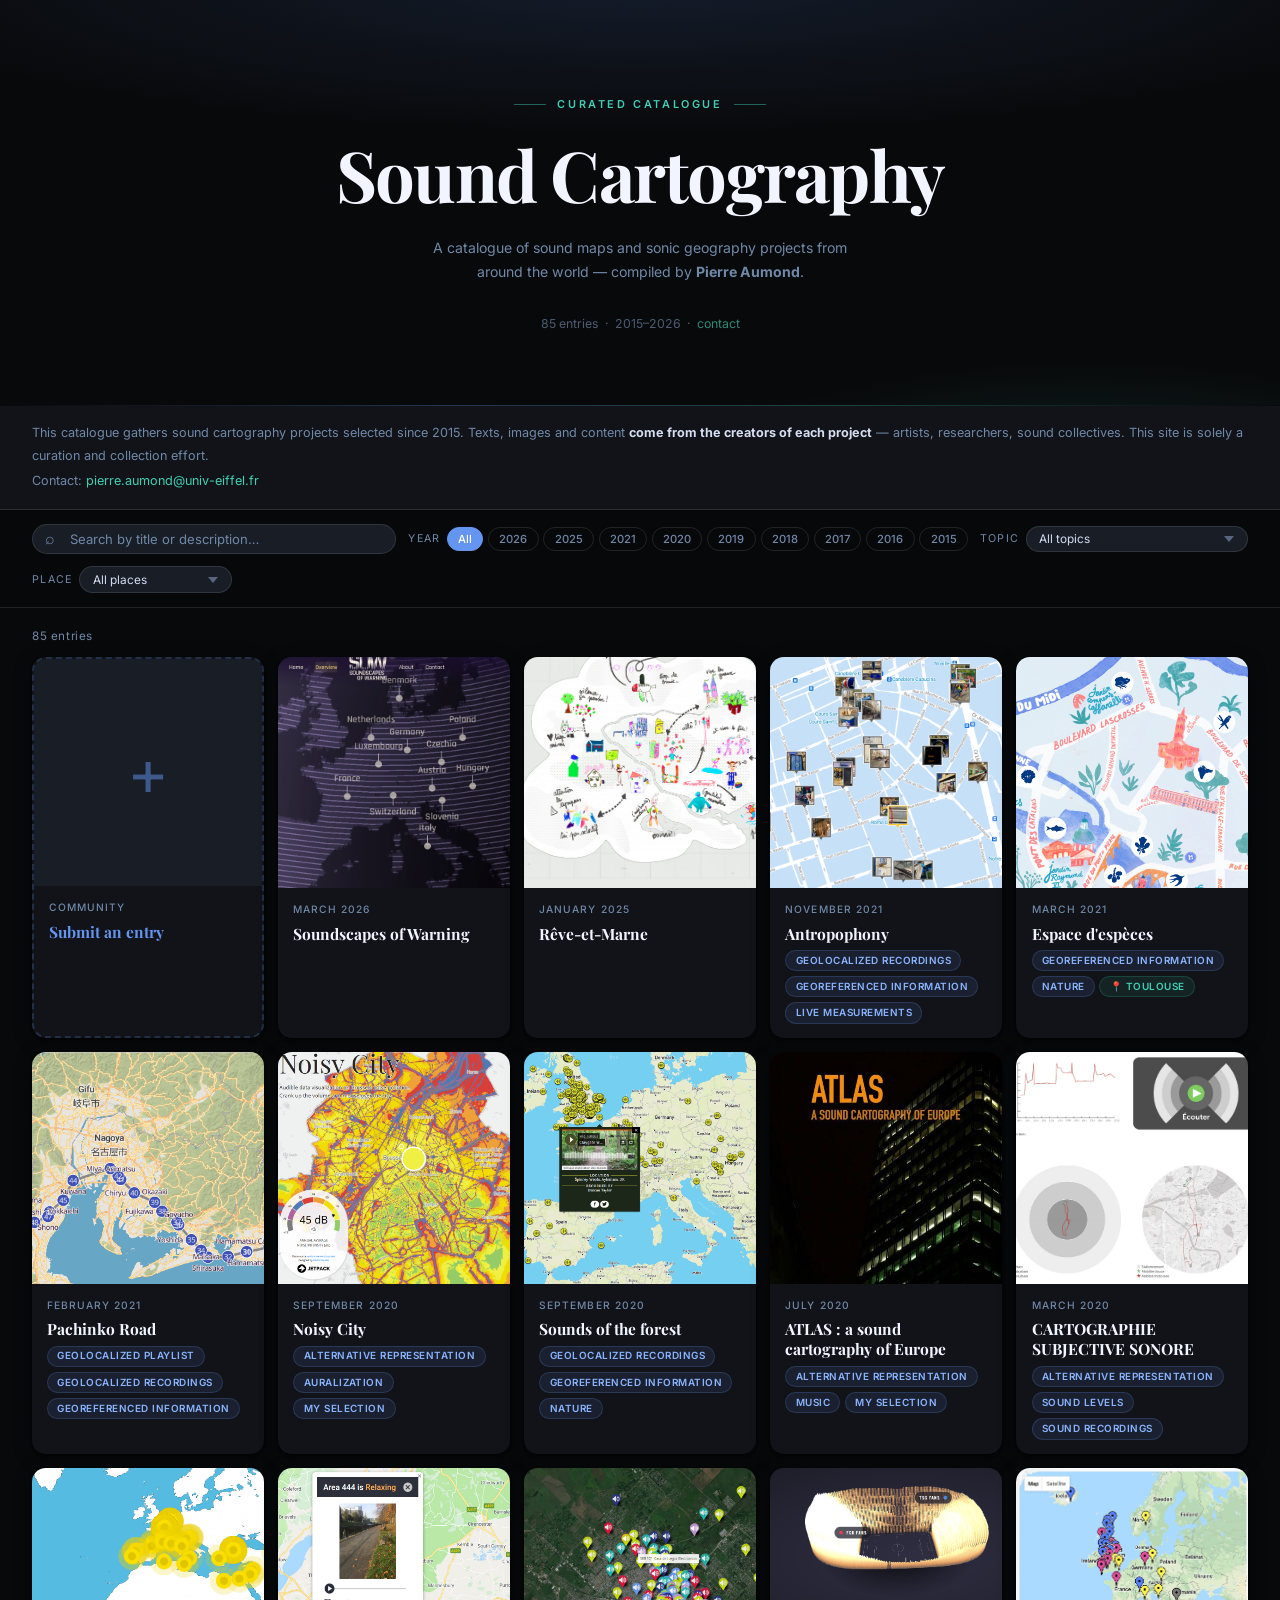
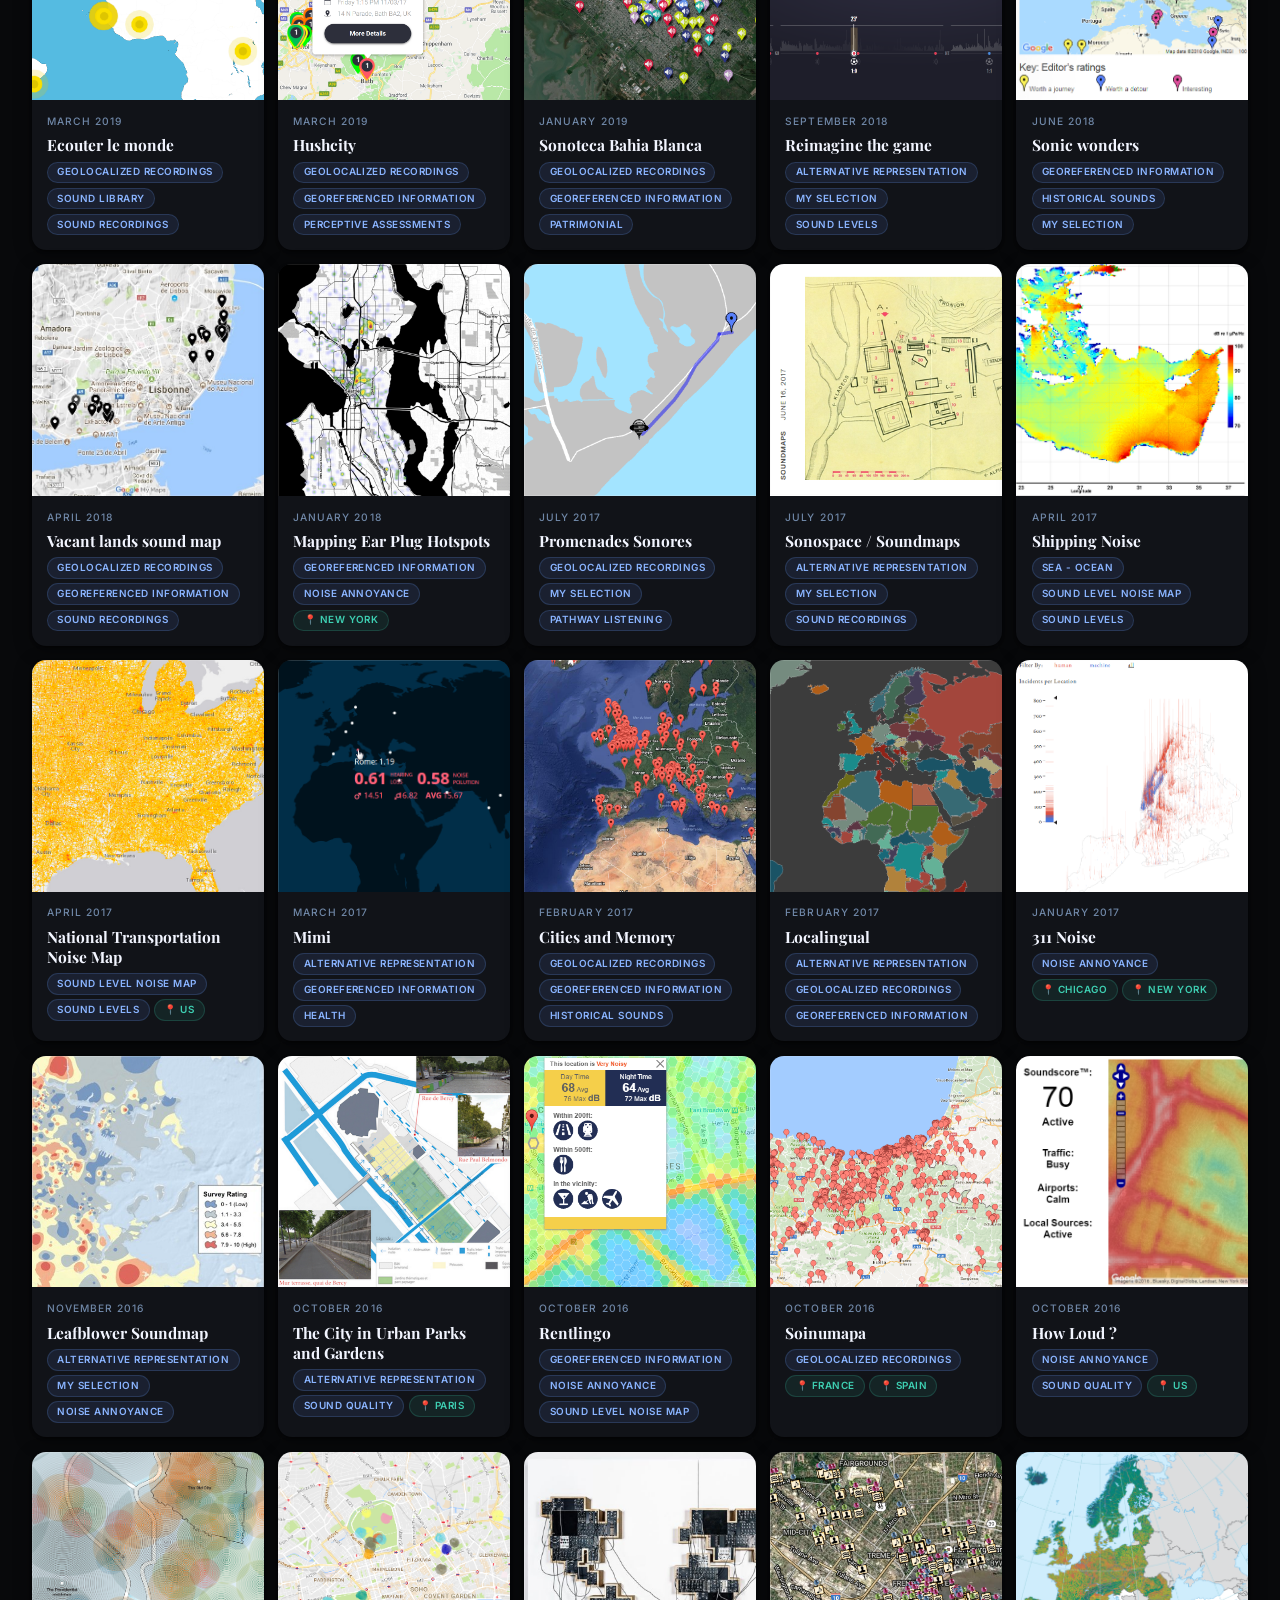
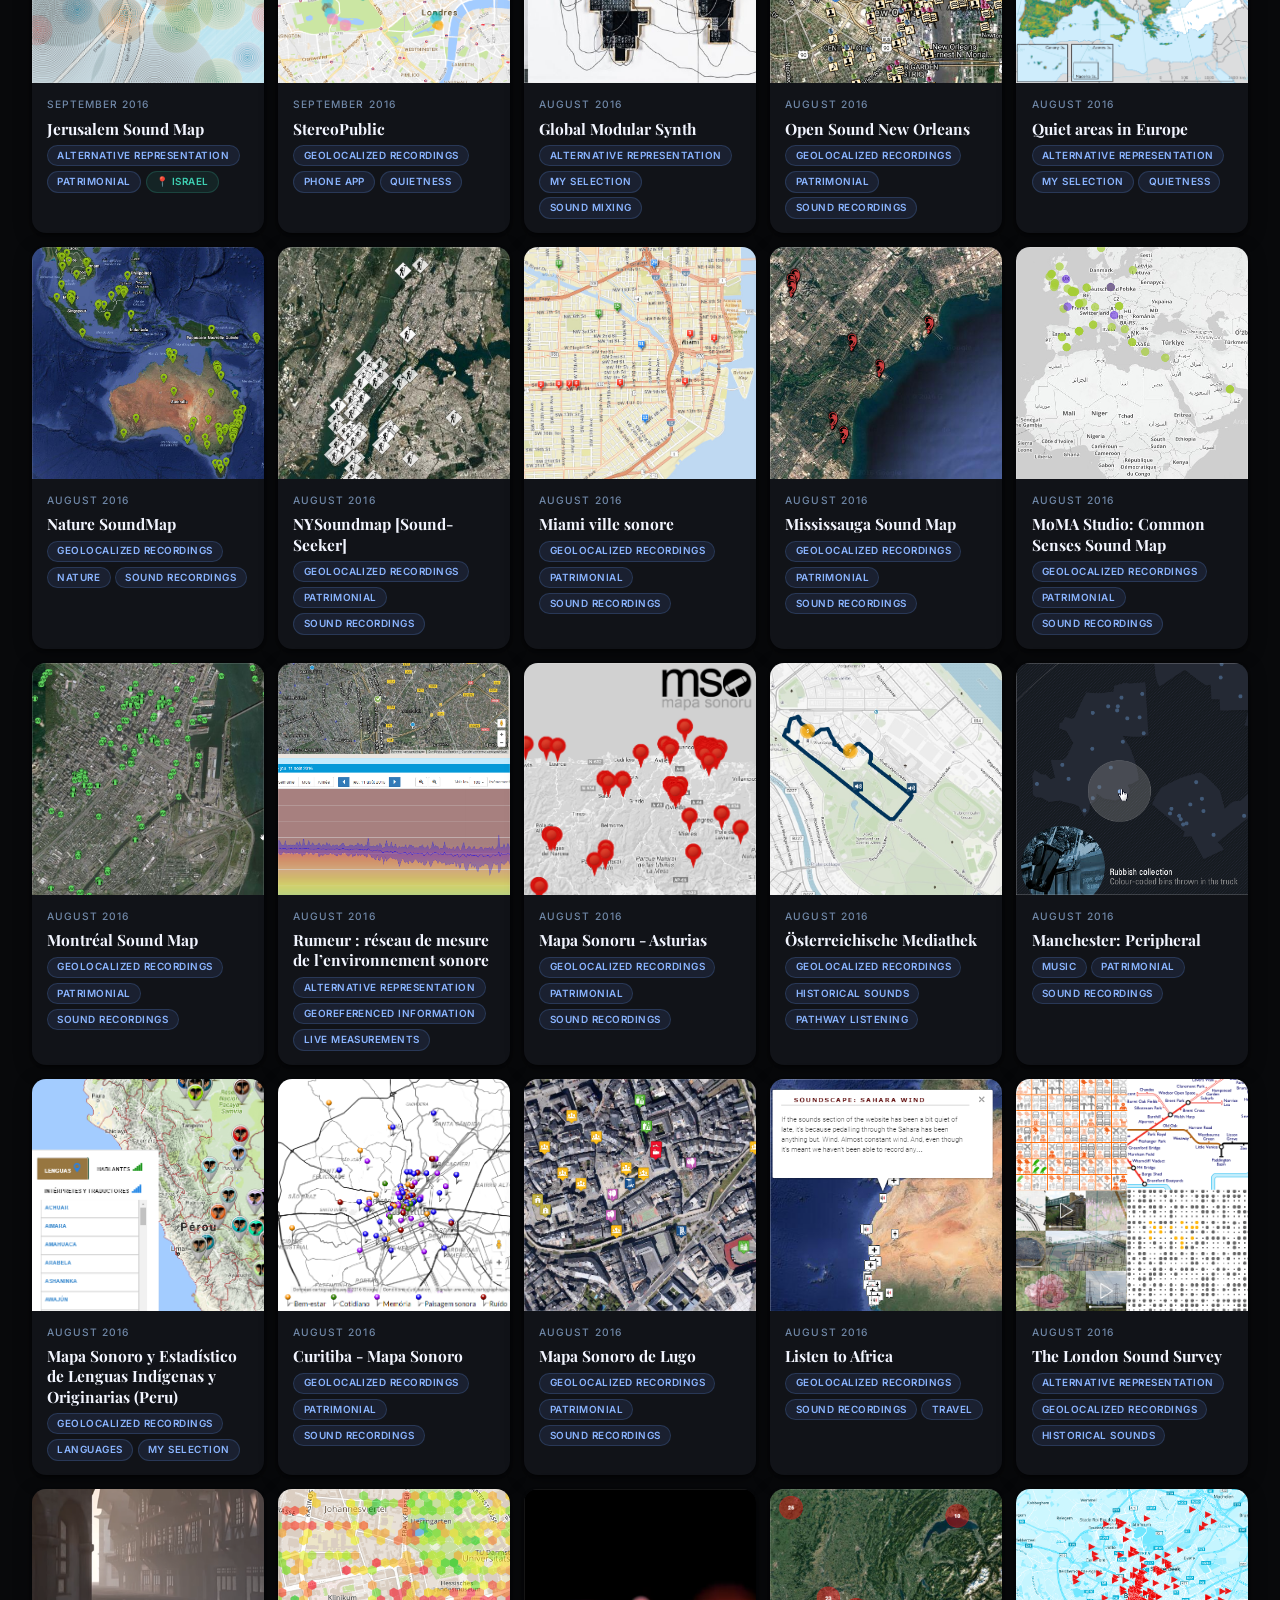
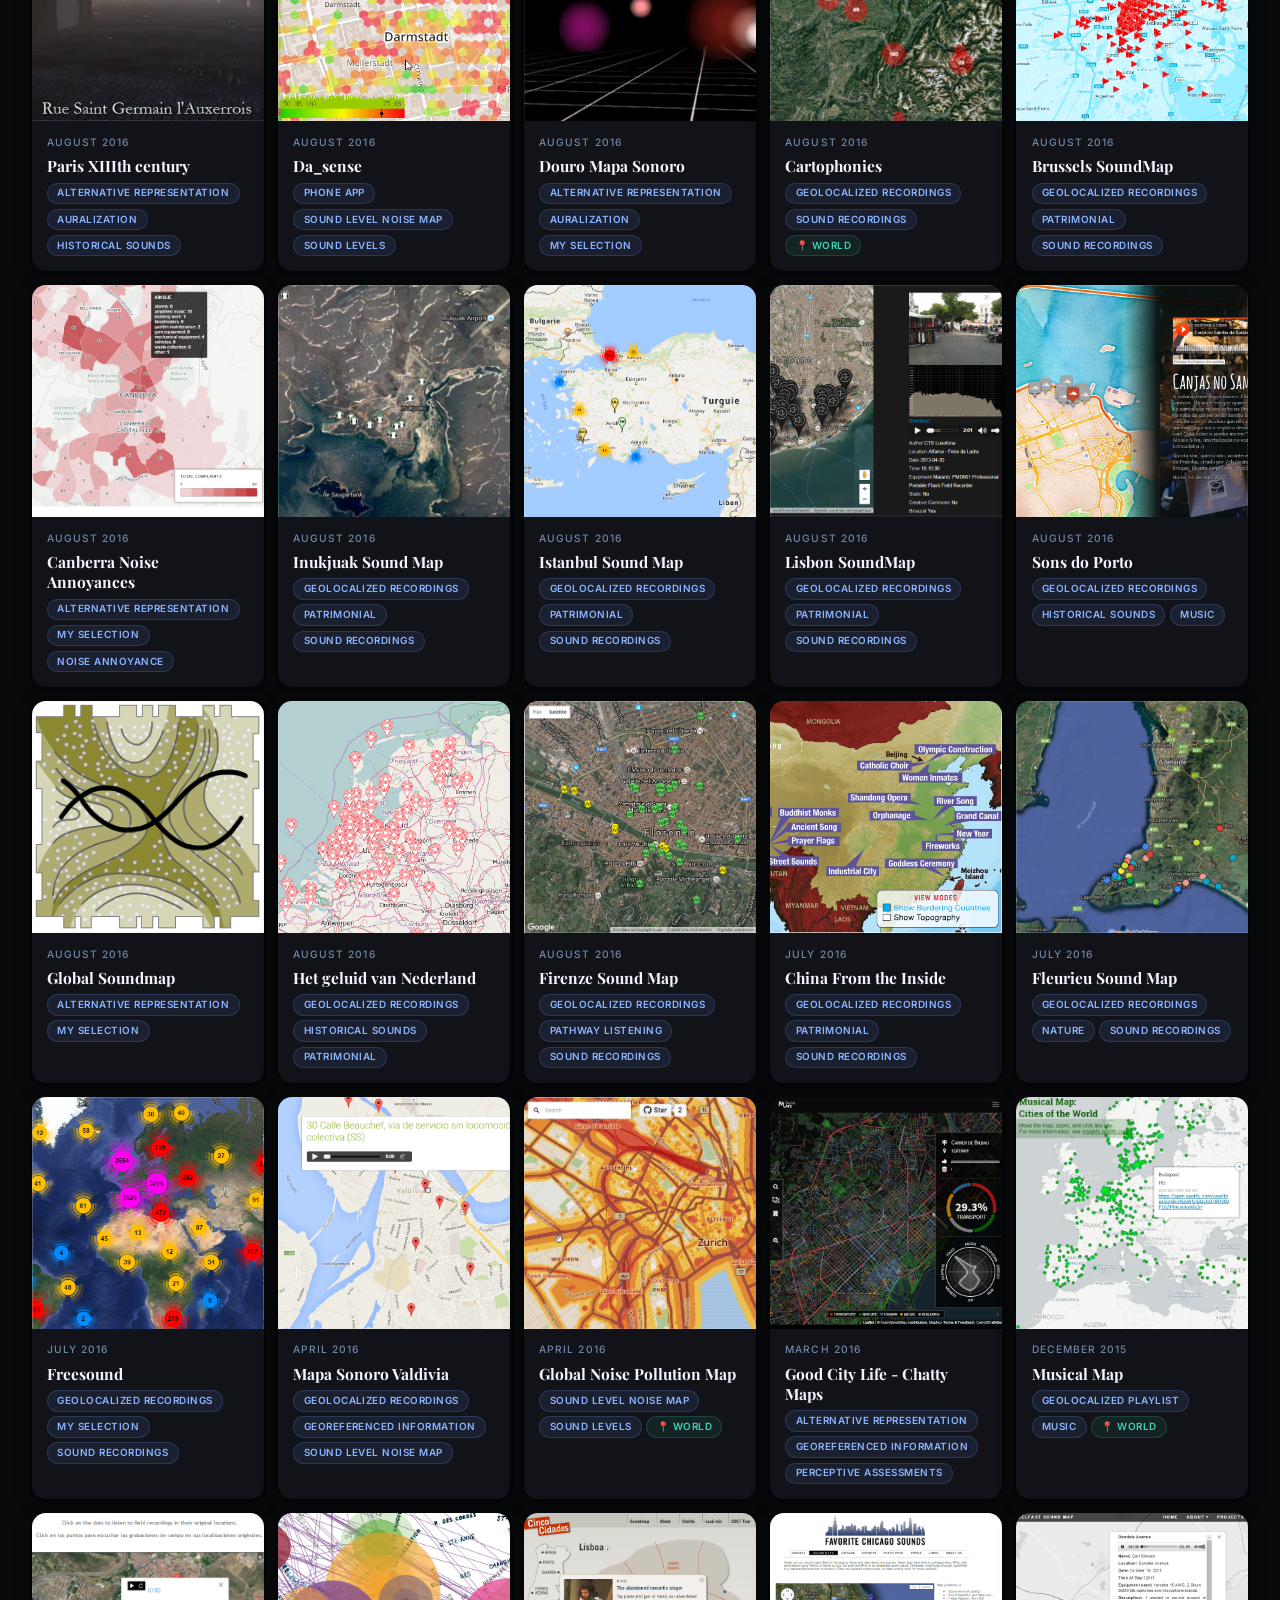
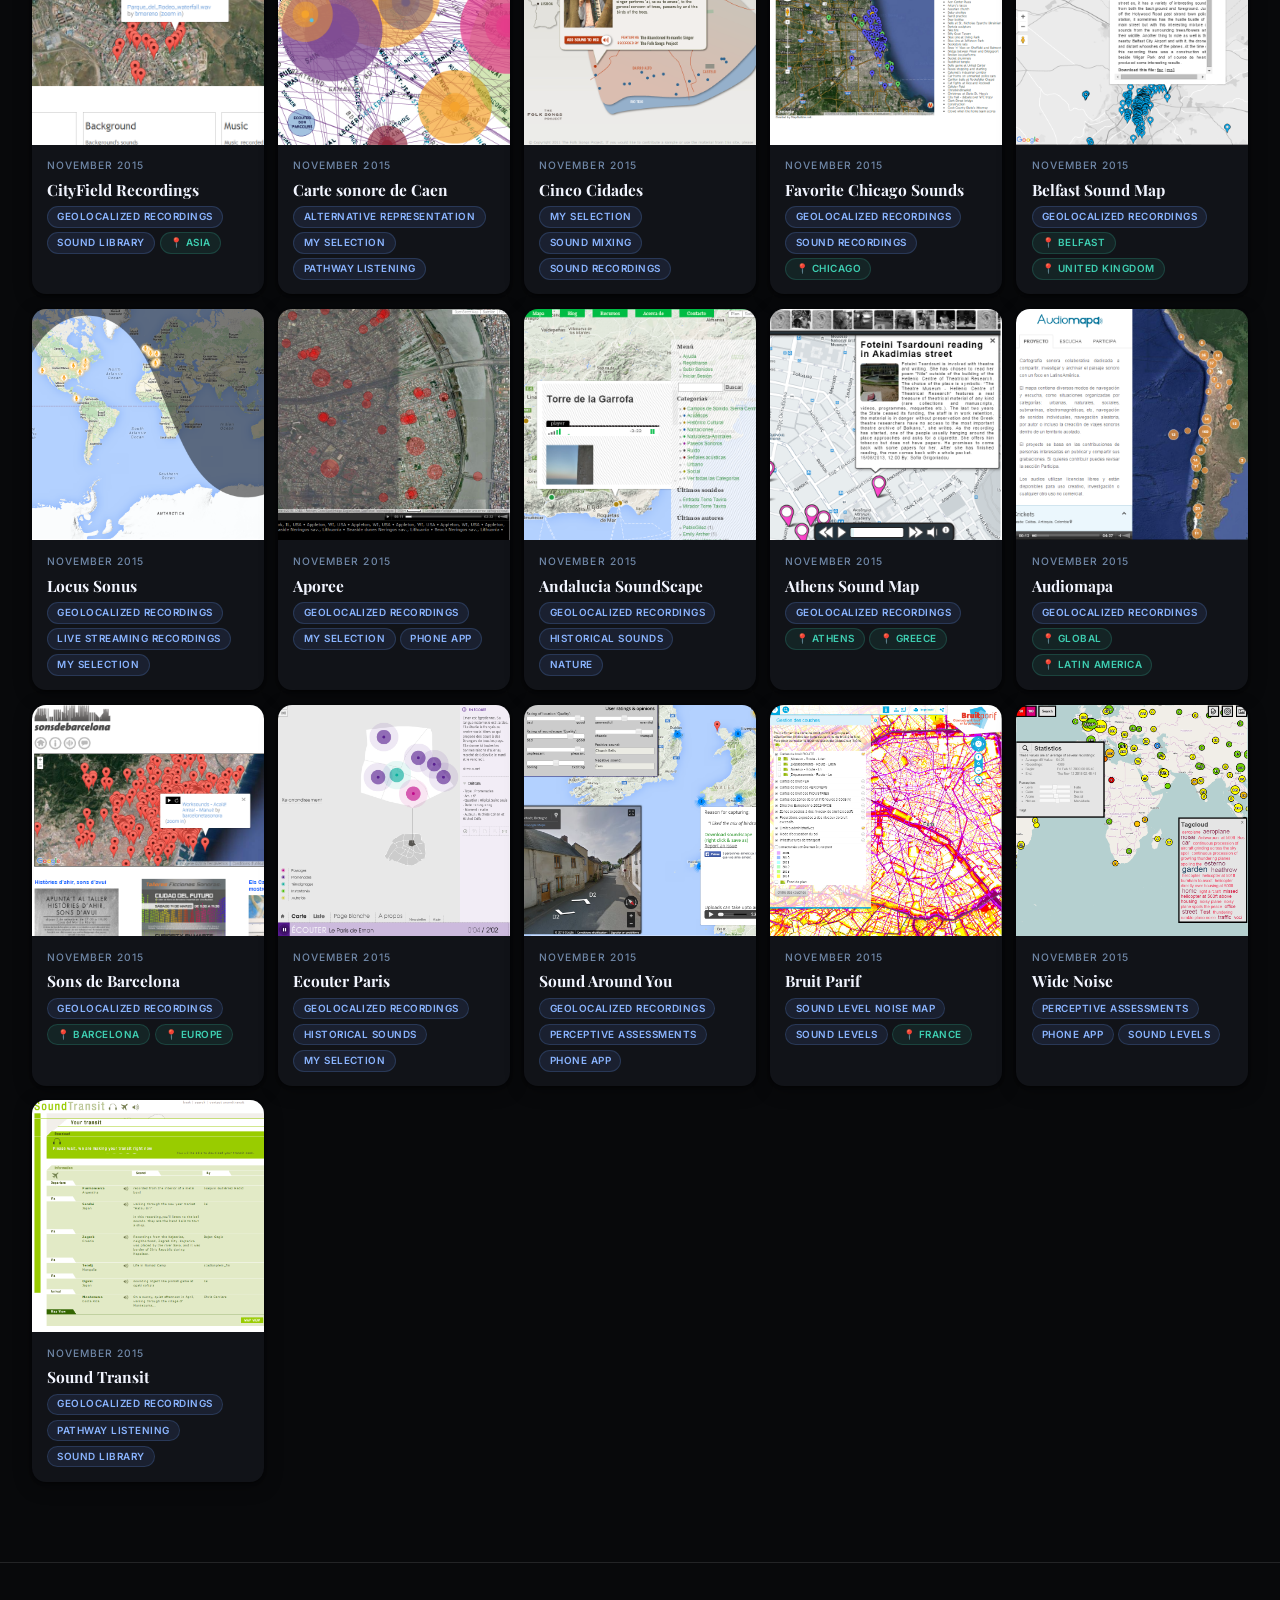
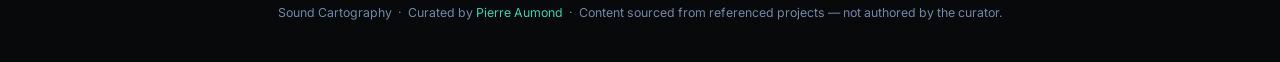
==== index.html @ 88a15f7e "Initial static portfolio — Sound Cartography" ====
<!DOCTYPE html>
<html lang="en">
<head>
  <meta charset="UTF-8">
  <meta name="viewport" content="width=device-width, initial-scale=1.0">
  <title>Sound Cartography — Catalogue of Sound Maps</title>
  <meta name="description" content="A curated catalogue of sound maps and related projects from around the world. Compiled by Pierre Aumond.">
  <link rel="preconnect" href="https://fonts.googleapis.com">
  <link rel="preconnect" href="https://fonts.gstatic.com" crossorigin>
  <link href="https://fonts.googleapis.com/css2?family=Inter:wght@300;400;500;600&family=Playfair+Display:wght@600;700&display=swap" rel="stylesheet">
  <link rel="stylesheet" href="portfolio.css">
  <!-- GoatCounter analytics -->
  <script data-goatcounter="https://soundcartography.goatcounter.com/count"
          async src="//gc.zgo.at/count.js"></script>
  <link rel="canonical" href="https://pierromond.github.io/SoundCartography/index.html">
  <meta property="og:type"        content="website">
  <meta property="og:site_name"   content="Sound Cartography">
  <meta property="og:title"       content="Sound Cartography — Catalogue of Sound Maps">
  <meta property="og:description" content="A curated catalogue of sound maps and related projects from around the world. Compiled by Pierre Aumond.">
  <meta property="og:url"         content="https://pierromond.github.io/SoundCartography/index.html">
  <meta name="twitter:card"        content="summary_large_image">
  <meta name="twitter:title"       content="Sound Cartography — Catalogue of Sound Maps">
  <meta name="twitter:description" content="A curated catalogue of sound maps and related projects from around the world. Compiled by Pierre Aumond.">
  <script type="application/ld+json">{"@context":"https://schema.org","@type":"CollectionPage","name":"Sound Cartography — Catalogue of Sound Maps","description":"A curated catalogue of sound maps and related projects from around the world. Compiled by Pierre Aumond.","url":"https://pierromond.github.io/SoundCartography/index.html","author":{"@type":"Person","name":"Pierre Aumond"},"numberOfItems":85}</script>
</head>
<body>
<header class="site-header">
  <p class="site-eyebrow">Curated catalogue</p>
  <h1 class="site-title">Sound Cartography</h1>
  <p class="site-subtitle">A catalogue of sound maps and sonic geography projects from around the world —
    compiled by <strong>Pierre Aumond</strong>.</p>
  <p class="site-meta">85 entries &nbsp;·&nbsp; 2015–2026 &nbsp;·&nbsp;
    <a href="mailto:pierre.aumond@univ-eiffel.fr">contact</a></p>
</header>
<span class="wave-sep"></span>

<section class="site-intro">
  <div class="site-intro-inner">
    <p>This catalogue gathers sound cartography projects selected since 2015.
    Texts, images and content <strong>come from the creators of each project</strong>
    &#8212; artists, researchers, sound collectives. This site is solely a curation and collection effort.</p>
    <p>Contact: <a href="mailto:pierre.aumond@univ-eiffel.fr">pierre.aumond@univ-eiffel.fr</a></p>
  </div>
</section>

<div class="controls">
  <div class="controls-inner">
    <div class="search-wrap">
      <input type="search" id="search" placeholder="Search by title or description…" autocomplete="off">
    </div>
    <div class="filter-group">
      <span class="filter-label">Year</span>
      <button class="filter-btn active" data-filter="all" data-type="year">All</button>
<button class="filter-btn" data-filter="2026" data-type="year">2026</button>
<button class="filter-btn" data-filter="2025" data-type="year">2025</button>
<button class="filter-btn" data-filter="2021" data-type="year">2021</button>
<button class="filter-btn" data-filter="2020" data-type="year">2020</button>
<button class="filter-btn" data-filter="2019" data-type="year">2019</button>
<button class="filter-btn" data-filter="2018" data-type="year">2018</button>
<button class="filter-btn" data-filter="2017" data-type="year">2017</button>
<button class="filter-btn" data-filter="2016" data-type="year">2016</button>
<button class="filter-btn" data-filter="2015" data-type="year">2015</button>
    </div>
    <div class="filter-group">
      <span class="filter-label">Topic</span>
      <select class="cat-select" id="topic-select"><option value="all">All topics</option>
<option value="alternative-representation">Alternative Representation (20)</option>
<option value="auralization">Auralization (3)</option>
<option value="geolocalized-playlist">Geolocalized playlist (2)</option>
<option value="geolocalized-recordings">Geolocalized recordings (50)</option>
<option value="georeferenced-information">Georeferenced information (16)</option>
<option value="health">Health (1)</option>
<option value="historical-sounds">Historical Sounds (9)</option>
<option value="languages">Languages (2)</option>
<option value="live-measurements">Live measurements (2)</option>
<option value="live-streaming-recordings">Live streaming recordings (1)</option>
<option value="measurements-network">Measurements network (1)</option>
<option value="music">Music (4)</option>
<option value="my-selection">My Selection (25)</option>
<option value="nature">Nature (5)</option>
<option value="noise-annoyance">Noise Annoyance (8)</option>
<option value="pathway-listening">Pathway Listening (7)</option>
<option value="patrimonial">Patrimonial (24)</option>
<option value="perceptive-assessments">Perceptive Assessments (5)</option>
<option value="phone-app">Phone App (6)</option>
<option value="quietness">Quietness (2)</option>
<option value="sacred-spaces">Sacred Spaces (1)</option>
<option value="sea---ocean">Sea - Ocean (1)</option>
<option value="sound-level-noise-map">Sound Level Noise Map (9)</option>
<option value="sound-levels">Sound levels (13)</option>
<option value="sound-library">Sound library (6)</option>
<option value="sound-mixing">Sound Mixing (5)</option>
<option value="sound-quality">Sound Quality (6)</option>
<option value="sound-recordings">Sound recordings (42)</option>
<option value="sound-walks">Sound Walks (8)</option>
<option value="travel">Travel (3)</option>
<option value="urban-sound-dictionary">Urban sound dictionary (1)</option>
<option value="video">Video (1)</option></select>
    </div>
    <div class="filter-group">
      <span class="filter-label">Place</span>
      <select class="cat-select" id="place-select"><option value="all">All places</option>
<option value="africa">Africa (1)</option>
<option value="andalucia">Andalucia (1)</option>
<option value="asia">Asia (1)</option>
<option value="asturias">Asturias (1)</option>
<option value="athens">Athens (2)</option>
<option value="austria">Austria (1)</option>
<option value="bahia-blanca">Bahia Blanca (1)</option>
<option value="barcelona">Barcelona (2)</option>
<option value="belfast">Belfast (1)</option>
<option value="boston">Boston (2)</option>
<option value="braga">Braga (1)</option>
<option value="brazil">Brazil (1)</option>
<option value="brussels">Brussels (2)</option>
<option value="caen">Caen (1)</option>
<option value="canada">Canada (1)</option>
<option value="canberra">Canberra (1)</option>
<option value="chicago">Chicago (3)</option>
<option value="chili">Chili (1)</option>
<option value="china">China (1)</option>
<option value="curitiba">Curitiba (1)</option>
<option value="cáceres">Cáceres (1)</option>
<option value="europe">Europe (4)</option>
<option value="fleurieu">Fleurieu (1)</option>
<option value="france">France (5)</option>
<option value="global">Global (2)</option>
<option value="greece">Greece (1)</option>
<option value="guarda">Guarda (1)</option>
<option value="israel">Israel (1)</option>
<option value="italy">Italy (1)</option>
<option value="japan">Japan (2)</option>
<option value="jerusalem">Jerusalem (2)</option>
<option value="karlsruhe">Karlsruhe (1)</option>
<option value="latin-america">Latin America (1)</option>
<option value="lisboa">Lisboa (3)</option>
<option value="london">London (2)</option>
<option value="lugo">Lugo (1)</option>
<option value="madrid">Madrid (1)</option>
<option value="manchester">Manchester (1)</option>
<option value="marseille">Marseille (3)</option>
<option value="miami">Miami (1)</option>
<option value="milan">Milan (2)</option>
<option value="mississauga">Mississauga (1)</option>
<option value="montréal">Montréal (1)</option>
<option value="netherlands">Netherlands (1)</option>
<option value="new-orleans">New Orleans (1)</option>
<option value="new-york">New York (4)</option>
<option value="north-america">North America (1)</option>
<option value="palestine">Palestine (1)</option>
<option value="paris">Paris (6)</option>
<option value="peru">Peru (1)</option>
<option value="porto">Porto (2)</option>
<option value="portugal">Portugal (1)</option>
<option value="rio-de-janeiro">Rio de Janeiro (1)</option>
<option value="rome">Rome (1)</option>
<option value="san-francisco">San Francisco (1)</option>
<option value="seattle">Seattle (2)</option>
<option value="seoul">Seoul (1)</option>
<option value="soria">Soria (1)</option>
<option value="south-korea">South Korea (1)</option>
<option value="spain">Spain (2)</option>
<option value="switzerland">Switzerland (1)</option>
<option value="tokio">Tokio (1)</option>
<option value="torres-verdas">Torres verdas (1)</option>
<option value="toulouse">Toulouse (1)</option>
<option value="turkey">Turkey (1)</option>
<option value="turkey---europe">Turkey - Europe (1)</option>
<option value="united-kingdom">United Kingdom (1)</option>
<option value="us">US (5)</option>
<option value="valdivia">Valdivia (1)</option>
<option value="washington">Washington (1)</option>
<option value="world">World (24)</option></select>
    </div>
  </div>
</div>

<p class="counter" id="counter">85 entries</p>
<main>
  <div class="grid" id="grid">
    
  <a class="card card--submit" href="fiches/submit.html"
     data-year="all" data-topic="" data-place="">
    <div class="card-img"><span class="submit-icon">+</span></div>
    <div class="card-body">
      <div class="card-meta">Community</div>
      <h2 class="card-title">Submit an entry</h2>
    </div>
  </a>

  <a class="card" href="fiche.html?slug=soundscapes-of-warning"
     data-year="2026" data-topic="" data-place="">
    <div class="card-img"><img src="media/sow.png" alt="Soundscapes of Warning" loading="lazy"></div>
    <div class="card-body">
      <div class="card-meta">March 2026</div>
      <h2 class="card-title">Soundscapes of Warning</h2>
      
    </div>
  </a>

  <a class="card" href="fiche.html?slug=reve-et-marne"
     data-year="2025" data-topic="" data-place="">
    <div class="card-img"><img src="media/image.png" alt="Rêve-et-Marne" loading="lazy"></div>
    <div class="card-body">
      <div class="card-meta">January 2025</div>
      <h2 class="card-title">Rêve-et-Marne</h2>
      
    </div>
  </a>

  <a class="card" href="fiche.html?slug=antropophony"
     data-year="2021" data-topic="geolocalized-recordings georeferenced-information live-measurements sound-recordings" data-place="france marseille">
    <div class="card-img"><img src="media/anthropophony.png" alt="Antropophony" loading="lazy"></div>
    <div class="card-body">
      <div class="card-meta">November 2021</div>
      <h2 class="card-title">Antropophony</h2>
      <div class="card-tags"><span class="tag tag--topic">Geolocalized recordings</span><span class="tag tag--topic">Georeferenced information</span><span class="tag tag--topic">Live measurements</span></div>
    </div>
  </a>

  <a class="card" href="fiche.html?slug=espace-despeces"
     data-year="2021" data-topic="georeferenced-information nature" data-place="toulouse">
    <div class="card-img"><img src="media/espaceespeces.png" alt="Espace d&#x27;espèces" loading="lazy"></div>
    <div class="card-body">
      <div class="card-meta">March 2021</div>
      <h2 class="card-title">Espace d&#x27;espèces</h2>
      <div class="card-tags"><span class="tag tag--topic">Georeferenced information</span><span class="tag tag--topic">Nature</span><span class="tag tag--place">📍 Toulouse</span></div>
    </div>
  </a>

  <a class="card" href="fiche.html?slug=pachinko-road"
     data-year="2021" data-topic="geolocalized-playlist geolocalized-recordings georeferenced-information pathway-listening sound-recordings sound-walks travel" data-place="japan">
    <div class="card-img"><img src="media/pachinkoroad.png" alt="Pachinko Road" loading="lazy"></div>
    <div class="card-body">
      <div class="card-meta">February 2021</div>
      <h2 class="card-title">Pachinko Road</h2>
      <div class="card-tags"><span class="tag tag--topic">Geolocalized playlist</span><span class="tag tag--topic">Geolocalized recordings</span><span class="tag tag--topic">Georeferenced information</span></div>
    </div>
  </a>

  <a class="card" href="fiche.html?slug=noisy-city"
     data-year="2020" data-topic="alternative-representation auralization my-selection sound-level-noise-map sound-levels" data-place="brussels">
    <div class="card-img"><img src="media/noisycity.png" alt="Noisy City" loading="lazy"></div>
    <div class="card-body">
      <div class="card-meta">September 2020</div>
      <h2 class="card-title">Noisy City</h2>
      <div class="card-tags"><span class="tag tag--topic">Alternative Representation</span><span class="tag tag--topic">Auralization</span><span class="tag tag--topic">My Selection</span></div>
    </div>
  </a>

  <a class="card" href="fiche.html?slug=sounds-of-the-forest"
     data-year="2020" data-topic="geolocalized-recordings georeferenced-information nature sound-library sound-recordings" data-place="world">
    <div class="card-img"><img src="media/soundsoftheforest.png" alt="Sounds of the forest" loading="lazy"></div>
    <div class="card-body">
      <div class="card-meta">September 2020</div>
      <h2 class="card-title">Sounds of the forest</h2>
      <div class="card-tags"><span class="tag tag--topic">Geolocalized recordings</span><span class="tag tag--topic">Georeferenced information</span><span class="tag tag--topic">Nature</span></div>
    </div>
  </a>

  <a class="card" href="fiche.html?slug=atlas-a-sound-cartography-of-europe"
     data-year="2020" data-topic="alternative-representation music my-selection" data-place="athens europe karlsruhe paris">
    <div class="card-img"><img src="media/atlas.png" alt="ATLAS : a sound cartography of Europe" loading="lazy"></div>
    <div class="card-body">
      <div class="card-meta">July 2020</div>
      <h2 class="card-title">ATLAS : a sound cartography of Europe</h2>
      <div class="card-tags"><span class="tag tag--topic">Alternative Representation</span><span class="tag tag--topic">Music</span><span class="tag tag--topic">My Selection</span></div>
    </div>
  </a>

  <a class="card" href="fiche.html?slug=cartographie-subjective-sonore"
     data-year="2020" data-topic="alternative-representation sound-levels sound-recordings" data-place="switzerland">
    <div class="card-img"><img src="media/artisticlab.png" alt="CARTOGRAPHIE SUBJECTIVE SONORE" loading="lazy"></div>
    <div class="card-body">
      <div class="card-meta">March 2020</div>
      <h2 class="card-title">CARTOGRAPHIE SUBJECTIVE SONORE</h2>
      <div class="card-tags"><span class="tag tag--topic">Alternative Representation</span><span class="tag tag--topic">Sound levels</span><span class="tag tag--topic">Sound recordings</span></div>
    </div>
  </a>

  <a class="card" href="fiche.html?slug=ecouterlemonde"
     data-year="2019" data-topic="geolocalized-recordings sound-library sound-recordings" data-place="world">
    <div class="card-img"><img src="media/ecouterlemonde.png" alt="Ecouter le monde" loading="lazy"></div>
    <div class="card-body">
      <div class="card-meta">March 2019</div>
      <h2 class="card-title">Ecouter le monde</h2>
      <div class="card-tags"><span class="tag tag--topic">Geolocalized recordings</span><span class="tag tag--topic">Sound library</span><span class="tag tag--topic">Sound recordings</span></div>
    </div>
  </a>

  <a class="card" href="fiche.html?slug=hushcity"
     data-year="2019" data-topic="geolocalized-recordings georeferenced-information perceptive-assessments sound-levels sound-quality" data-place="world">
    <div class="card-img"><img src="media/hushcity.png" alt="Hushcity" loading="lazy"></div>
    <div class="card-body">
      <div class="card-meta">March 2019</div>
      <h2 class="card-title">Hushcity</h2>
      <div class="card-tags"><span class="tag tag--topic">Geolocalized recordings</span><span class="tag tag--topic">Georeferenced information</span><span class="tag tag--topic">Perceptive Assessments</span></div>
    </div>
  </a>

  <a class="card" href="fiche.html?slug=sonoteca-bahia-blanca"
     data-year="2019" data-topic="geolocalized-recordings georeferenced-information patrimonial sound-library sound-recordings" data-place="bahia-blanca">
    <div class="card-img"><img src="media/sonotecabahiablanca.png" alt="Sonoteca Bahia Blanca" loading="lazy"></div>
    <div class="card-body">
      <div class="card-meta">January 2019</div>
      <h2 class="card-title">Sonoteca Bahia Blanca</h2>
      <div class="card-tags"><span class="tag tag--topic">Geolocalized recordings</span><span class="tag tag--topic">Georeferenced information</span><span class="tag tag--topic">Patrimonial</span></div>
    </div>
  </a>

  <a class="card" href="fiche.html?slug=reimagine-the-game"
     data-year="2018" data-topic="alternative-representation my-selection sound-levels" data-place="">
    <div class="card-img"><img src="media/reimaginegame.png" alt="Reimagine the game" loading="lazy"></div>
    <div class="card-body">
      <div class="card-meta">September 2018</div>
      <h2 class="card-title">Reimagine the game</h2>
      <div class="card-tags"><span class="tag tag--topic">Alternative Representation</span><span class="tag tag--topic">My Selection</span><span class="tag tag--topic">Sound levels</span></div>
    </div>
  </a>

  <a class="card" href="fiche.html?slug=sonic-wonders"
     data-year="2018" data-topic="georeferenced-information historical-sounds my-selection patrimonial travel" data-place="world">
    <div class="card-img"><img src="media/sonicwonder.png" alt="Sonic wonders" loading="lazy"></div>
    <div class="card-body">
      <div class="card-meta">June 2018</div>
      <h2 class="card-title">Sonic wonders</h2>
      <div class="card-tags"><span class="tag tag--topic">Georeferenced information</span><span class="tag tag--topic">Historical Sounds</span><span class="tag tag--topic">My Selection</span></div>
    </div>
  </a>

  <a class="card" href="fiche.html?slug=vacant-lands-sound-map"
     data-year="2018" data-topic="geolocalized-recordings georeferenced-information sound-recordings" data-place="lisboa">
    <div class="card-img"><img src="media/lisbon.jpg" alt="Vacant lands sound map" loading="lazy"></div>
    <div class="card-body">
      <div class="card-meta">April 2018</div>
      <h2 class="card-title">Vacant lands sound map</h2>
      <div class="card-tags"><span class="tag tag--topic">Geolocalized recordings</span><span class="tag tag--topic">Georeferenced information</span><span class="tag tag--topic">Sound recordings</span></div>
    </div>
  </a>

  <a class="card" href="fiche.html?slug=mapping-ear-plug-hotspots"
     data-year="2018" data-topic="georeferenced-information noise-annoyance" data-place="new-york seattle us">
    <div class="card-img"><img src="media/trulia.png" alt="Mapping Ear Plug Hotspots" loading="lazy"></div>
    <div class="card-body">
      <div class="card-meta">January 2018</div>
      <h2 class="card-title">Mapping Ear Plug Hotspots</h2>
      <div class="card-tags"><span class="tag tag--topic">Georeferenced information</span><span class="tag tag--topic">Noise Annoyance</span><span class="tag tag--place">📍 New York</span></div>
    </div>
  </a>

  <a class="card" href="fiche.html?slug=promenades-sonores"
     data-year="2017" data-topic="geolocalized-recordings my-selection pathway-listening sound-walks" data-place="france marseille marseille">
    <div class="card-img"><img src="media/promenades-sonores.png" alt="Promenades Sonores" loading="lazy"></div>
    <div class="card-body">
      <div class="card-meta">July 2017</div>
      <h2 class="card-title">Promenades Sonores</h2>
      <div class="card-tags"><span class="tag tag--topic">Geolocalized recordings</span><span class="tag tag--topic">My Selection</span><span class="tag tag--topic">Pathway Listening</span></div>
    </div>
  </a>

  <a class="card" href="fiche.html?slug=sonospace-soundmaps"
     data-year="2017" data-topic="alternative-representation my-selection sound-recordings" data-place="world">
    <div class="card-img"><img src="media/sonospaces.png" alt="Sonospace / Soundmaps" loading="lazy"></div>
    <div class="card-body">
      <div class="card-meta">July 2017</div>
      <h2 class="card-title">Sonospace / Soundmaps</h2>
      <div class="card-tags"><span class="tag tag--topic">Alternative Representation</span><span class="tag tag--topic">My Selection</span><span class="tag tag--topic">Sound recordings</span></div>
    </div>
  </a>

  <a class="card" href="fiche.html?slug=shipping-noise"
     data-year="2017" data-topic="sea---ocean sound-level-noise-map sound-levels" data-place="europe">
    <div class="card-img"><img src="media/shipping-noise.png" alt="Shipping Noise" loading="lazy"></div>
    <div class="card-body">
      <div class="card-meta">April 2017</div>
      <h2 class="card-title">Shipping Noise</h2>
      <div class="card-tags"><span class="tag tag--topic">Sea - Ocean</span><span class="tag tag--topic">Sound Level Noise Map</span><span class="tag tag--topic">Sound levels</span></div>
    </div>
  </a>

  <a class="card" href="fiche.html?slug=national-transportation-noise-map"
     data-year="2017" data-topic="sound-level-noise-map sound-levels" data-place="us">
    <div class="card-img"><img src="media/national-transportation-noise-map.png" alt="National Transportation Noise Map" loading="lazy"></div>
    <div class="card-body">
      <div class="card-meta">April 2017</div>
      <h2 class="card-title">National Transportation Noise Map</h2>
      <div class="card-tags"><span class="tag tag--topic">Sound Level Noise Map</span><span class="tag tag--topic">Sound levels</span><span class="tag tag--place">📍 US</span></div>
    </div>
  </a>

  <a class="card" href="fiche.html?slug=mimi"
     data-year="2017" data-topic="alternative-representation georeferenced-information health noise-annoyance sound-quality" data-place="world">
    <div class="card-img"><img src="media/mimi.png" alt="Mimi" loading="lazy"></div>
    <div class="card-body">
      <div class="card-meta">March 2017</div>
      <h2 class="card-title">Mimi</h2>
      <div class="card-tags"><span class="tag tag--topic">Alternative Representation</span><span class="tag tag--topic">Georeferenced information</span><span class="tag tag--topic">Health</span></div>
    </div>
  </a>

  <a class="card" href="fiche.html?slug=cities-and-memory"
     data-year="2017" data-topic="geolocalized-recordings georeferenced-information historical-sounds my-selection patrimonial sacred-spaces sound-library sound-mixing sound-recordings" data-place="world">
    <div class="card-img"><img src="media/citiesmemory.png" alt="Cities and Memory" loading="lazy"></div>
    <div class="card-body">
      <div class="card-meta">February 2017</div>
      <h2 class="card-title">Cities and Memory</h2>
      <div class="card-tags"><span class="tag tag--topic">Geolocalized recordings</span><span class="tag tag--topic">Georeferenced information</span><span class="tag tag--topic">Historical Sounds</span></div>
    </div>
  </a>

  <a class="card" href="fiche.html?slug=localingual"
     data-year="2017" data-topic="alternative-representation geolocalized-recordings georeferenced-information languages my-selection sound-recordings" data-place="world">
    <div class="card-img"><img src="media/localingual.png" alt="Localingual" loading="lazy"></div>
    <div class="card-body">
      <div class="card-meta">February 2017</div>
      <h2 class="card-title">Localingual</h2>
      <div class="card-tags"><span class="tag tag--topic">Alternative Representation</span><span class="tag tag--topic">Geolocalized recordings</span><span class="tag tag--topic">Georeferenced information</span></div>
    </div>
  </a>

  <a class="card" href="fiche.html?slug=311-noise"
     data-year="2017" data-topic="noise-annoyance" data-place="chicago new-york">
    <div class="card-img"><img src="media/311noise.png" alt="311 Noise" loading="lazy"></div>
    <div class="card-body">
      <div class="card-meta">January 2017</div>
      <h2 class="card-title">311 Noise</h2>
      <div class="card-tags"><span class="tag tag--topic">Noise Annoyance</span><span class="tag tag--place">📍 Chicago</span><span class="tag tag--place">📍 New York</span></div>
    </div>
  </a>

  <a class="card" href="fiche.html?slug=leafblower-soundmap"
     data-year="2016" data-topic="alternative-representation my-selection noise-annoyance perceptive-assessments sound-quality" data-place="boston">
    <div class="card-img"><img src="media/leafblower.png" alt="Leafblower Soundmap" loading="lazy"></div>
    <div class="card-body">
      <div class="card-meta">November 2016</div>
      <h2 class="card-title">Leafblower Soundmap</h2>
      <div class="card-tags"><span class="tag tag--topic">Alternative Representation</span><span class="tag tag--topic">My Selection</span><span class="tag tag--topic">Noise Annoyance</span></div>
    </div>
  </a>

  <a class="card" href="fiche.html?slug=the-city-in-urban-parks-and-gardens"
     data-year="2016" data-topic="alternative-representation sound-quality" data-place="paris">
    <div class="card-img"><img src="media/the-city-in-urban-parks-and-gardens.png" alt="The City in Urban Parks and Gardens" loading="lazy"></div>
    <div class="card-body">
      <div class="card-meta">October 2016</div>
      <h2 class="card-title">The City in Urban Parks and Gardens</h2>
      <div class="card-tags"><span class="tag tag--topic">Alternative Representation</span><span class="tag tag--topic">Sound Quality</span><span class="tag tag--place">📍 Paris</span></div>
    </div>
  </a>

  <a class="card" href="fiche.html?slug=rentlingo"
     data-year="2016" data-topic="georeferenced-information noise-annoyance sound-level-noise-map sound-quality" data-place="us">
    <div class="card-img"><img src="media/rentlingo.png" alt="Rentlingo" loading="lazy"></div>
    <div class="card-body">
      <div class="card-meta">October 2016</div>
      <h2 class="card-title">Rentlingo</h2>
      <div class="card-tags"><span class="tag tag--topic">Georeferenced information</span><span class="tag tag--topic">Noise Annoyance</span><span class="tag tag--topic">Sound Level Noise Map</span></div>
    </div>
  </a>

  <a class="card" href="fiche.html?slug=soinumapa"
     data-year="2016" data-topic="geolocalized-recordings" data-place="france spain">
    <div class="card-img"><img src="media/soinumapa.png" alt="Soinumapa" loading="lazy"></div>
    <div class="card-body">
      <div class="card-meta">October 2016</div>
      <h2 class="card-title">Soinumapa</h2>
      <div class="card-tags"><span class="tag tag--topic">Geolocalized recordings</span><span class="tag tag--place">📍 France</span><span class="tag tag--place">📍 Spain</span></div>
    </div>
  </a>

  <a class="card" href="fiche.html?slug=how-loud"
     data-year="2016" data-topic="noise-annoyance sound-quality" data-place="us">
    <div class="card-img"><img src="media/howloud.png" alt="How Loud ?" loading="lazy"></div>
    <div class="card-body">
      <div class="card-meta">October 2016</div>
      <h2 class="card-title">How Loud ?</h2>
      <div class="card-tags"><span class="tag tag--topic">Noise Annoyance</span><span class="tag tag--topic">Sound Quality</span><span class="tag tag--place">📍 US</span></div>
    </div>
  </a>

  <a class="card" href="fiche.html?slug=jerusalem-sound-map"
     data-year="2016" data-topic="alternative-representation patrimonial" data-place="israel jerusalem jerusalem palestine">
    <div class="card-img"><img src="media/jerusalem-sound-map.png" alt="Jerusalem Sound Map" loading="lazy"></div>
    <div class="card-body">
      <div class="card-meta">September 2016</div>
      <h2 class="card-title">Jerusalem Sound Map</h2>
      <div class="card-tags"><span class="tag tag--topic">Alternative Representation</span><span class="tag tag--topic">Patrimonial</span><span class="tag tag--place">📍 Israel</span></div>
    </div>
  </a>

  <a class="card" href="fiche.html?slug=stereopublic"
     data-year="2016" data-topic="geolocalized-recordings phone-app quietness sound-mixing sound-recordings" data-place="world">
    <div class="card-img"><img src="media/stereopublic.png" alt="StereoPublic" loading="lazy"></div>
    <div class="card-body">
      <div class="card-meta">September 2016</div>
      <h2 class="card-title">StereoPublic</h2>
      <div class="card-tags"><span class="tag tag--topic">Geolocalized recordings</span><span class="tag tag--topic">Phone App</span><span class="tag tag--topic">Quietness</span></div>
    </div>
  </a>

  <a class="card" href="fiche.html?slug=global-modular-synth"
     data-year="2016" data-topic="alternative-representation my-selection sound-mixing sound-recordings" data-place="world">
    <div class="card-img"><img src="media/global-modular-synth.png" alt="Global Modular Synth" loading="lazy"></div>
    <div class="card-body">
      <div class="card-meta">August 2016</div>
      <h2 class="card-title">Global Modular Synth</h2>
      <div class="card-tags"><span class="tag tag--topic">Alternative Representation</span><span class="tag tag--topic">My Selection</span><span class="tag tag--topic">Sound Mixing</span></div>
    </div>
  </a>

  <a class="card" href="fiche.html?slug=open-sound-new-orleans"
     data-year="2016" data-topic="geolocalized-recordings patrimonial sound-recordings" data-place="new-orleans">
    <div class="card-img"><img src="media/open-sound-new-orleans.png" alt="Open Sound New Orleans" loading="lazy"></div>
    <div class="card-body">
      <div class="card-meta">August 2016</div>
      <h2 class="card-title">Open Sound New Orleans</h2>
      <div class="card-tags"><span class="tag tag--topic">Geolocalized recordings</span><span class="tag tag--topic">Patrimonial</span><span class="tag tag--topic">Sound recordings</span></div>
    </div>
  </a>

  <a class="card" href="fiche.html?slug=quiet-areas-in-europe"
     data-year="2016" data-topic="alternative-representation my-selection quietness sound-level-noise-map sound-levels" data-place="europe">
    <div class="card-img"><img src="media/quiet-areas-in-europe.png" alt="Quiet areas in Europe" loading="lazy"></div>
    <div class="card-body">
      <div class="card-meta">August 2016</div>
      <h2 class="card-title">Quiet areas in Europe</h2>
      <div class="card-tags"><span class="tag tag--topic">Alternative Representation</span><span class="tag tag--topic">My Selection</span><span class="tag tag--topic">Quietness</span></div>
    </div>
  </a>

  <a class="card" href="fiche.html?slug=nature-soundmap"
     data-year="2016" data-topic="geolocalized-recordings nature sound-recordings" data-place="world">
    <div class="card-img"><img src="media/nature-soundmap.png" alt="Nature SoundMap" loading="lazy"></div>
    <div class="card-body">
      <div class="card-meta">August 2016</div>
      <h2 class="card-title">Nature SoundMap</h2>
      <div class="card-tags"><span class="tag tag--topic">Geolocalized recordings</span><span class="tag tag--topic">Nature</span><span class="tag tag--topic">Sound recordings</span></div>
    </div>
  </a>

  <a class="card" href="fiche.html?slug=nysoundmap-sound-seeker"
     data-year="2016" data-topic="geolocalized-recordings patrimonial sound-recordings" data-place="new-york">
    <div class="card-img"><img src="media/sound-seeker.png" alt="NYSoundmap [Sound-Seeker]" loading="lazy"></div>
    <div class="card-body">
      <div class="card-meta">August 2016</div>
      <h2 class="card-title">NYSoundmap [Sound-Seeker]</h2>
      <div class="card-tags"><span class="tag tag--topic">Geolocalized recordings</span><span class="tag tag--topic">Patrimonial</span><span class="tag tag--topic">Sound recordings</span></div>
    </div>
  </a>

  <a class="card" href="fiche.html?slug=miami-ville-sonore"
     data-year="2016" data-topic="geolocalized-recordings patrimonial sound-recordings video" data-place="">
    <div class="card-img"><img src="media/miami-ville-sonore.png" alt="Miami ville sonore" loading="lazy"></div>
    <div class="card-body">
      <div class="card-meta">August 2016</div>
      <h2 class="card-title">Miami ville sonore</h2>
      <div class="card-tags"><span class="tag tag--topic">Geolocalized recordings</span><span class="tag tag--topic">Patrimonial</span><span class="tag tag--topic">Sound recordings</span></div>
    </div>
  </a>

  <a class="card" href="fiche.html?slug=mississauga-sound-map"
     data-year="2016" data-topic="geolocalized-recordings patrimonial sound-recordings" data-place="mississauga">
    <div class="card-img"><img src="media/mississauga.png" alt="Mississauga Sound Map" loading="lazy"></div>
    <div class="card-body">
      <div class="card-meta">August 2016</div>
      <h2 class="card-title">Mississauga Sound Map</h2>
      <div class="card-tags"><span class="tag tag--topic">Geolocalized recordings</span><span class="tag tag--topic">Patrimonial</span><span class="tag tag--topic">Sound recordings</span></div>
    </div>
  </a>

  <a class="card" href="fiche.html?slug=moma-studio-common-senses-sound-map"
     data-year="2016" data-topic="geolocalized-recordings patrimonial sound-recordings" data-place="world">
    <div class="card-img"><img src="media/moma-studio.png" alt="MoMA Studio: Common Senses Sound Map" loading="lazy"></div>
    <div class="card-body">
      <div class="card-meta">August 2016</div>
      <h2 class="card-title">MoMA Studio: Common Senses Sound Map</h2>
      <div class="card-tags"><span class="tag tag--topic">Geolocalized recordings</span><span class="tag tag--topic">Patrimonial</span><span class="tag tag--topic">Sound recordings</span></div>
    </div>
  </a>

  <a class="card" href="fiche.html?slug=montreal-sound-map"
     data-year="2016" data-topic="geolocalized-recordings patrimonial sound-recordings" data-place="montréal">
    <div class="card-img"><img src="media/montrc3a9al-sound-map.png" alt="Montréal Sound Map" loading="lazy"></div>
    <div class="card-body">
      <div class="card-meta">August 2016</div>
      <h2 class="card-title">Montréal Sound Map</h2>
      <div class="card-tags"><span class="tag tag--topic">Geolocalized recordings</span><span class="tag tag--topic">Patrimonial</span><span class="tag tag--topic">Sound recordings</span></div>
    </div>
  </a>

  <a class="card" href="fiche.html?slug=rumeur-reseau-de-mesure-de-lenvironnement-sonore"
     data-year="2016" data-topic="alternative-representation georeferenced-information live-measurements measurements-network my-selection noise-annoyance sound-levels" data-place="paris">
    <div class="card-img"><img src="media/rumeur.png" alt="Rumeur : réseau de mesure de l’environnement sonore" loading="lazy"></div>
    <div class="card-body">
      <div class="card-meta">August 2016</div>
      <h2 class="card-title">Rumeur : réseau de mesure de l’environnement sonore</h2>
      <div class="card-tags"><span class="tag tag--topic">Alternative Representation</span><span class="tag tag--topic">Georeferenced information</span><span class="tag tag--topic">Live measurements</span></div>
    </div>
  </a>

  <a class="card" href="fiche.html?slug=mapa-sonoru-asturias"
     data-year="2016" data-topic="geolocalized-recordings patrimonial sound-recordings" data-place="asturias">
    <div class="card-img"><img src="media/mapa-sonoru-asturias.png" alt="Mapa Sonoru - Asturias" loading="lazy"></div>
    <div class="card-body">
      <div class="card-meta">August 2016</div>
      <h2 class="card-title">Mapa Sonoru - Asturias</h2>
      <div class="card-tags"><span class="tag tag--topic">Geolocalized recordings</span><span class="tag tag--topic">Patrimonial</span><span class="tag tag--topic">Sound recordings</span></div>
    </div>
  </a>

  <a class="card" href="fiche.html?slug=osterreichische-mediathek"
     data-year="2016" data-topic="geolocalized-recordings historical-sounds pathway-listening patrimonial sound-recordings sound-walks" data-place="austria">
    <div class="card-img"><img src="media/mediathek.png" alt="Österreichische Mediathek" loading="lazy"></div>
    <div class="card-body">
      <div class="card-meta">August 2016</div>
      <h2 class="card-title">Österreichische Mediathek</h2>
      <div class="card-tags"><span class="tag tag--topic">Geolocalized recordings</span><span class="tag tag--topic">Historical Sounds</span><span class="tag tag--topic">Pathway Listening</span></div>
    </div>
  </a>

  <a class="card" href="fiche.html?slug=manchester-peripheral"
     data-year="2016" data-topic="music patrimonial sound-recordings" data-place="manchester">
    <div class="card-img"><img src="media/manchester-peripheral.png" alt="Manchester: Peripheral" loading="lazy"></div>
    <div class="card-body">
      <div class="card-meta">August 2016</div>
      <h2 class="card-title">Manchester: Peripheral</h2>
      <div class="card-tags"><span class="tag tag--topic">Music</span><span class="tag tag--topic">Patrimonial</span><span class="tag tag--topic">Sound recordings</span></div>
    </div>
  </a>

  <a class="card" href="fiche.html?slug=mapa-sonoro-y-estadistico-de-lenguas-indigenas-y-originarias-peru"
     data-year="2016" data-topic="geolocalized-recordings languages my-selection patrimonial sound-recordings" data-place="peru">
    <div class="card-img"><img src="media/mapa-sonoro-lenguas-peru.png" alt="Mapa Sonoro y Estadístico de Lenguas Indígenas y Originarias (Peru)" loading="lazy"></div>
    <div class="card-body">
      <div class="card-meta">August 2016</div>
      <h2 class="card-title">Mapa Sonoro y Estadístico de Lenguas Indígenas y Originarias (Peru)</h2>
      <div class="card-tags"><span class="tag tag--topic">Geolocalized recordings</span><span class="tag tag--topic">Languages</span><span class="tag tag--topic">My Selection</span></div>
    </div>
  </a>

  <a class="card" href="fiche.html?slug=curitiba-mapa-sonoro"
     data-year="2016" data-topic="geolocalized-recordings patrimonial sound-recordings" data-place="curitiba">
    <div class="card-img"><img src="media/curitiba.png" alt="Curitiba - Mapa Sonoro" loading="lazy"></div>
    <div class="card-body">
      <div class="card-meta">August 2016</div>
      <h2 class="card-title">Curitiba - Mapa Sonoro</h2>
      <div class="card-tags"><span class="tag tag--topic">Geolocalized recordings</span><span class="tag tag--topic">Patrimonial</span><span class="tag tag--topic">Sound recordings</span></div>
    </div>
  </a>

  <a class="card" href="fiche.html?slug=mapa-sonoro-de-lugo"
     data-year="2016" data-topic="geolocalized-recordings patrimonial sound-recordings" data-place="lugo">
    <div class="card-img"><img src="media/mapasonorolugo.png" alt="Mapa Sonoro de Lugo" loading="lazy"></div>
    <div class="card-body">
      <div class="card-meta">August 2016</div>
      <h2 class="card-title">Mapa Sonoro de Lugo</h2>
      <div class="card-tags"><span class="tag tag--topic">Geolocalized recordings</span><span class="tag tag--topic">Patrimonial</span><span class="tag tag--topic">Sound recordings</span></div>
    </div>
  </a>

  <a class="card" href="fiche.html?slug=listen-to-africa"
     data-year="2016" data-topic="geolocalized-recordings sound-recordings travel" data-place="africa">
    <div class="card-img"><img src="media/listentoafrica.png" alt="Listen to Africa" loading="lazy"></div>
    <div class="card-body">
      <div class="card-meta">August 2016</div>
      <h2 class="card-title">Listen to Africa</h2>
      <div class="card-tags"><span class="tag tag--topic">Geolocalized recordings</span><span class="tag tag--topic">Sound recordings</span><span class="tag tag--topic">Travel</span></div>
    </div>
  </a>

  <a class="card" href="fiche.html?slug=the-london-sound-survey"
     data-year="2016" data-topic="alternative-representation geolocalized-recordings historical-sounds my-selection sound-recordings" data-place="london">
    <div class="card-img"><img src="media/london-sound-survey.png" alt="The London Sound Survey" loading="lazy"></div>
    <div class="card-body">
      <div class="card-meta">August 2016</div>
      <h2 class="card-title">The London Sound Survey</h2>
      <div class="card-tags"><span class="tag tag--topic">Alternative Representation</span><span class="tag tag--topic">Geolocalized recordings</span><span class="tag tag--topic">Historical Sounds</span></div>
    </div>
  </a>

  <a class="card" href="fiche.html?slug=paris-xiiith-century"
     data-year="2016" data-topic="alternative-representation auralization historical-sounds my-selection patrimonial" data-place="paris">
    <div class="card-img"><img src="media/paris-xiii.png" alt="Paris XIIIth century" loading="lazy"></div>
    <div class="card-body">
      <div class="card-meta">August 2016</div>
      <h2 class="card-title">Paris XIIIth century</h2>
      <div class="card-tags"><span class="tag tag--topic">Alternative Representation</span><span class="tag tag--topic">Auralization</span><span class="tag tag--topic">Historical Sounds</span></div>
    </div>
  </a>

  <a class="card" href="fiche.html?slug=da_sense"
     data-year="2016" data-topic="phone-app sound-level-noise-map sound-levels" data-place="world">
    <div class="card-img"><img src="media/da_sense.png" alt="Da_sense" loading="lazy"></div>
    <div class="card-body">
      <div class="card-meta">August 2016</div>
      <h2 class="card-title">Da_sense</h2>
      <div class="card-tags"><span class="tag tag--topic">Phone App</span><span class="tag tag--topic">Sound Level Noise Map</span><span class="tag tag--topic">Sound levels</span></div>
    </div>
  </a>

  <a class="card" href="fiche.html?slug=douro-mapa-sonoro"
     data-year="2016" data-topic="alternative-representation auralization my-selection pathway-listening sound-mixing sound-recordings" data-place="porto soria">
    <div class="card-img"><img src="media/douro-mapa-sonoro.png" alt="Douro Mapa Sonoro" loading="lazy"></div>
    <div class="card-body">
      <div class="card-meta">August 2016</div>
      <h2 class="card-title">Douro Mapa Sonoro</h2>
      <div class="card-tags"><span class="tag tag--topic">Alternative Representation</span><span class="tag tag--topic">Auralization</span><span class="tag tag--topic">My Selection</span></div>
    </div>
  </a>

  <a class="card" href="fiche.html?slug=cartophonies"
     data-year="2016" data-topic="geolocalized-recordings sound-recordings" data-place="world">
    <div class="card-img"><img src="media/cartophonies.png" alt="Cartophonies" loading="lazy"></div>
    <div class="card-body">
      <div class="card-meta">August 2016</div>
      <h2 class="card-title">Cartophonies</h2>
      <div class="card-tags"><span class="tag tag--topic">Geolocalized recordings</span><span class="tag tag--topic">Sound recordings</span><span class="tag tag--place">📍 World</span></div>
    </div>
  </a>

  <a class="card" href="fiche.html?slug=brussels-soundmap"
     data-year="2016" data-topic="geolocalized-recordings patrimonial sound-recordings" data-place="brussels">
    <div class="card-img"><img src="media/brussels-sound-map1.png" alt="Brussels SoundMap" loading="lazy"></div>
    <div class="card-body">
      <div class="card-meta">August 2016</div>
      <h2 class="card-title">Brussels SoundMap</h2>
      <div class="card-tags"><span class="tag tag--topic">Geolocalized recordings</span><span class="tag tag--topic">Patrimonial</span><span class="tag tag--topic">Sound recordings</span></div>
    </div>
  </a>

  <a class="card" href="fiche.html?slug=canberra-noise-annoyances"
     data-year="2016" data-topic="alternative-representation my-selection noise-annoyance" data-place="canberra">
    <div class="card-img"><img src="media/canberra-noise-annoyance.png" alt="Canberra Noise Annoyances" loading="lazy"></div>
    <div class="card-body">
      <div class="card-meta">August 2016</div>
      <h2 class="card-title">Canberra Noise Annoyances</h2>
      <div class="card-tags"><span class="tag tag--topic">Alternative Representation</span><span class="tag tag--topic">My Selection</span><span class="tag tag--topic">Noise Annoyance</span></div>
    </div>
  </a>

  <a class="card" href="fiche.html?slug=inukjuak-sound-map"
     data-year="2016" data-topic="geolocalized-recordings patrimonial sound-recordings" data-place="canada">
    <div class="card-img"><img src="media/inukjuak-sound-map.png" alt="Inukjuak Sound Map" loading="lazy"></div>
    <div class="card-body">
      <div class="card-meta">August 2016</div>
      <h2 class="card-title">Inukjuak Sound Map</h2>
      <div class="card-tags"><span class="tag tag--topic">Geolocalized recordings</span><span class="tag tag--topic">Patrimonial</span><span class="tag tag--topic">Sound recordings</span></div>
    </div>
  </a>

  <a class="card" href="fiche.html?slug=istanbul-sound-map"
     data-year="2016" data-topic="geolocalized-recordings patrimonial sound-recordings" data-place="turkey turkey---europe">
    <div class="card-img"><img src="media/istanbul-sound-map.png" alt="Istanbul Sound Map" loading="lazy"></div>
    <div class="card-body">
      <div class="card-meta">August 2016</div>
      <h2 class="card-title">Istanbul Sound Map</h2>
      <div class="card-tags"><span class="tag tag--topic">Geolocalized recordings</span><span class="tag tag--topic">Patrimonial</span><span class="tag tag--topic">Sound recordings</span></div>
    </div>
  </a>

  <a class="card" href="fiche.html?slug=lisbon-soundmap"
     data-year="2016" data-topic="geolocalized-recordings patrimonial sound-recordings" data-place="lisboa">
    <div class="card-img"><img src="media/lisbon-soundmap.png" alt="Lisbon SoundMap" loading="lazy"></div>
    <div class="card-body">
      <div class="card-meta">August 2016</div>
      <h2 class="card-title">Lisbon SoundMap</h2>
      <div class="card-tags"><span class="tag tag--topic">Geolocalized recordings</span><span class="tag tag--topic">Patrimonial</span><span class="tag tag--topic">Sound recordings</span></div>
    </div>
  </a>

  <a class="card" href="fiche.html?slug=sons-do-porto"
     data-year="2016" data-topic="geolocalized-recordings historical-sounds music my-selection patrimonial sound-recordings sound-walks" data-place="brazil rio-de-janeiro">
    <div class="card-img"><img src="media/sonsdoporto.png" alt="Sons do Porto" loading="lazy"></div>
    <div class="card-body">
      <div class="card-meta">August 2016</div>
      <h2 class="card-title">Sons do Porto</h2>
      <div class="card-tags"><span class="tag tag--topic">Geolocalized recordings</span><span class="tag tag--topic">Historical Sounds</span><span class="tag tag--topic">Music</span></div>
    </div>
  </a>

  <a class="card" href="fiche.html?slug=global-soundmap"
     data-year="2016" data-topic="alternative-representation my-selection" data-place="">
    <div class="card-img"><img src="media/globalsoundmap.png" alt="Global Soundmap" loading="lazy"></div>
    <div class="card-body">
      <div class="card-meta">August 2016</div>
      <h2 class="card-title">Global Soundmap</h2>
      <div class="card-tags"><span class="tag tag--topic">Alternative Representation</span><span class="tag tag--topic">My Selection</span></div>
    </div>
  </a>

  <a class="card" href="fiche.html?slug=het-geluid-van-nederland"
     data-year="2016" data-topic="geolocalized-recordings historical-sounds patrimonial phone-app" data-place="netherlands">
    <div class="card-img"><img src="media/het-geluid-van-nederland.png" alt="Het geluid van Nederland" loading="lazy"></div>
    <div class="card-body">
      <div class="card-meta">August 2016</div>
      <h2 class="card-title">Het geluid van Nederland</h2>
      <div class="card-tags"><span class="tag tag--topic">Geolocalized recordings</span><span class="tag tag--topic">Historical Sounds</span><span class="tag tag--topic">Patrimonial</span></div>
    </div>
  </a>

  <a class="card" href="fiche.html?slug=firenze-sound-map"
     data-year="2016" data-topic="geolocalized-recordings pathway-listening sound-recordings sound-walks" data-place="">
    <div class="card-img"><img src="media/firenzesoundmap.png" alt="Firenze Sound Map" loading="lazy"></div>
    <div class="card-body">
      <div class="card-meta">August 2016</div>
      <h2 class="card-title">Firenze Sound Map</h2>
      <div class="card-tags"><span class="tag tag--topic">Geolocalized recordings</span><span class="tag tag--topic">Pathway Listening</span><span class="tag tag--topic">Sound recordings</span></div>
    </div>
  </a>

  <a class="card" href="fiche.html?slug=china-from-the-inside"
     data-year="2016" data-topic="geolocalized-recordings patrimonial sound-recordings" data-place="china">
    <div class="card-img"><img src="media/chinainside.png" alt="China From the Inside" loading="lazy"></div>
    <div class="card-body">
      <div class="card-meta">July 2016</div>
      <h2 class="card-title">China From the Inside</h2>
      <div class="card-tags"><span class="tag tag--topic">Geolocalized recordings</span><span class="tag tag--topic">Patrimonial</span><span class="tag tag--topic">Sound recordings</span></div>
    </div>
  </a>

  <a class="card" href="fiche.html?slug=fleurieu-sound-map"
     data-year="2016" data-topic="geolocalized-recordings nature sound-recordings sound-walks" data-place="fleurieu">
    <div class="card-img"><img src="media/fleurieu.png" alt="Fleurieu Sound Map" loading="lazy"></div>
    <div class="card-body">
      <div class="card-meta">July 2016</div>
      <h2 class="card-title">Fleurieu Sound Map</h2>
      <div class="card-tags"><span class="tag tag--topic">Geolocalized recordings</span><span class="tag tag--topic">Nature</span><span class="tag tag--topic">Sound recordings</span></div>
    </div>
  </a>

  <a class="card" href="fiche.html?slug=freesound"
     data-year="2016" data-topic="geolocalized-recordings my-selection sound-recordings" data-place="world">
    <div class="card-img"><img src="media/freesound.png" alt="Freesound" loading="lazy"></div>
    <div class="card-body">
      <div class="card-meta">July 2016</div>
      <h2 class="card-title">Freesound</h2>
      <div class="card-tags"><span class="tag tag--topic">Geolocalized recordings</span><span class="tag tag--topic">My Selection</span><span class="tag tag--topic">Sound recordings</span></div>
    </div>
  </a>

  <a class="card" href="fiche.html?slug=mapa-sonoro-valdivia"
     data-year="2016" data-topic="geolocalized-recordings georeferenced-information sound-level-noise-map sound-levels sound-recordings" data-place="chili valdivia">
    <div class="card-img"><img src="media/valdiviamapasonoro.png" alt="Mapa Sonoro Valdivia" loading="lazy"></div>
    <div class="card-body">
      <div class="card-meta">April 2016</div>
      <h2 class="card-title">Mapa Sonoro Valdivia</h2>
      <div class="card-tags"><span class="tag tag--topic">Geolocalized recordings</span><span class="tag tag--topic">Georeferenced information</span><span class="tag tag--topic">Sound Level Noise Map</span></div>
    </div>
  </a>

  <a class="card" href="fiche.html?slug=global-noise-pollution-map"
     data-year="2016" data-topic="sound-level-noise-map sound-levels" data-place="world">
    <div class="card-img"><img src="media/global-noise-pollution-map.jpg" alt="Global Noise Pollution Map" loading="lazy"></div>
    <div class="card-body">
      <div class="card-meta">April 2016</div>
      <h2 class="card-title">Global Noise Pollution Map</h2>
      <div class="card-tags"><span class="tag tag--topic">Sound Level Noise Map</span><span class="tag tag--topic">Sound levels</span><span class="tag tag--place">📍 World</span></div>
    </div>
  </a>

  <a class="card" href="fiche.html?slug=good-city-life-chatty-maps"
     data-year="2016" data-topic="alternative-representation georeferenced-information perceptive-assessments urban-sound-dictionary" data-place="barcelona boston chicago italy london madrid miami milan milan new-york rome san-francisco seattle washington world">
    <div class="card-img"><img src="media/goodcitylife.png" alt="Good City Life - Chatty Maps" loading="lazy"></div>
    <div class="card-body">
      <div class="card-meta">March 2016</div>
      <h2 class="card-title">Good City Life - Chatty Maps</h2>
      <div class="card-tags"><span class="tag tag--topic">Alternative Representation</span><span class="tag tag--topic">Georeferenced information</span><span class="tag tag--topic">Perceptive Assessments</span></div>
    </div>
  </a>

  <a class="card" href="fiche.html?slug=musical-map"
     data-year="2015" data-topic="geolocalized-playlist music" data-place="world">
    <div class="card-img"><img src="media/musical-map.png" alt="Musical Map" loading="lazy"></div>
    <div class="card-body">
      <div class="card-meta">December 2015</div>
      <h2 class="card-title">Musical Map</h2>
      <div class="card-tags"><span class="tag tag--topic">Geolocalized playlist</span><span class="tag tag--topic">Music</span><span class="tag tag--place">📍 World</span></div>
    </div>
  </a>

  <a class="card" href="fiche.html?slug=cityfield-recordings"
     data-year="2015" data-topic="geolocalized-recordings sound-library" data-place="asia cáceres japan seoul south-korea tokio">
    <div class="card-img"><img src="media/cityfieldrecordings.png" alt="CityField Recordings" loading="lazy"></div>
    <div class="card-body">
      <div class="card-meta">November 2015</div>
      <h2 class="card-title">CityField Recordings</h2>
      <div class="card-tags"><span class="tag tag--topic">Geolocalized recordings</span><span class="tag tag--topic">Sound library</span><span class="tag tag--place">📍 Asia</span></div>
    </div>
  </a>

  <a class="card" href="fiche.html?slug=carte-sonore-caen"
     data-year="2015" data-topic="alternative-representation my-selection pathway-listening sound-recordings" data-place="caen">
    <div class="card-img"><img src="media/caen.png" alt="Carte sonore de Caen" loading="lazy"></div>
    <div class="card-body">
      <div class="card-meta">November 2015</div>
      <h2 class="card-title">Carte sonore de Caen</h2>
      <div class="card-tags"><span class="tag tag--topic">Alternative Representation</span><span class="tag tag--topic">My Selection</span><span class="tag tag--topic">Pathway Listening</span></div>
    </div>
  </a>

  <a class="card" href="fiche.html?slug=cinco-cidades"
     data-year="2015" data-topic="my-selection sound-mixing sound-recordings" data-place="braga guarda lisboa porto portugal torres-verdas">
    <div class="card-img"><img src="media/cinco-cidades.png" alt="Cinco Cidades" loading="lazy"></div>
    <div class="card-body">
      <div class="card-meta">November 2015</div>
      <h2 class="card-title">Cinco Cidades</h2>
      <div class="card-tags"><span class="tag tag--topic">My Selection</span><span class="tag tag--topic">Sound Mixing</span><span class="tag tag--topic">Sound recordings</span></div>
    </div>
  </a>

  <a class="card" href="fiche.html?slug=favorite-chicago-sounds"
     data-year="2015" data-topic="geolocalized-recordings sound-recordings" data-place="chicago north-america us">
    <div class="card-img"><img src="media/favorite-chicago-sound.png" alt="Favorite Chicago Sounds" loading="lazy"></div>
    <div class="card-body">
      <div class="card-meta">November 2015</div>
      <h2 class="card-title">Favorite Chicago Sounds</h2>
      <div class="card-tags"><span class="tag tag--topic">Geolocalized recordings</span><span class="tag tag--topic">Sound recordings</span><span class="tag tag--place">📍 Chicago</span></div>
    </div>
  </a>

  <a class="card" href="fiche.html?slug=belfast-sound-map"
     data-year="2015" data-topic="geolocalized-recordings" data-place="belfast united-kingdom">
    <div class="card-img"><img src="media/belfast.png" alt="Belfast Sound Map" loading="lazy"></div>
    <div class="card-body">
      <div class="card-meta">November 2015</div>
      <h2 class="card-title">Belfast Sound Map</h2>
      <div class="card-tags"><span class="tag tag--topic">Geolocalized recordings</span><span class="tag tag--place">📍 Belfast</span><span class="tag tag--place">📍 United Kingdom</span></div>
    </div>
  </a>

  <a class="card" href="fiche.html?slug=locus-sonus"
     data-year="2015" data-topic="geolocalized-recordings live-streaming-recordings my-selection" data-place="world">
    <div class="card-img"><img src="media/locus-sonus.png" alt="Locus Sonus" loading="lazy"></div>
    <div class="card-body">
      <div class="card-meta">November 2015</div>
      <h2 class="card-title">Locus Sonus</h2>
      <div class="card-tags"><span class="tag tag--topic">Geolocalized recordings</span><span class="tag tag--topic">Live streaming recordings</span><span class="tag tag--topic">My Selection</span></div>
    </div>
  </a>

  <a class="card" href="fiche.html?slug=aporee"
     data-year="2015" data-topic="geolocalized-recordings my-selection phone-app" data-place="global world">
    <div class="card-img"><img src="media/aporee.png" alt="Aporee" loading="lazy"></div>
    <div class="card-body">
      <div class="card-meta">November 2015</div>
      <h2 class="card-title">Aporee</h2>
      <div class="card-tags"><span class="tag tag--topic">Geolocalized recordings</span><span class="tag tag--topic">My Selection</span><span class="tag tag--topic">Phone App</span></div>
    </div>
  </a>

  <a class="card" href="fiche.html?slug=andalucia-soundscape"
     data-year="2015" data-topic="geolocalized-recordings historical-sounds nature sound-walks" data-place="andalucia">
    <div class="card-img"><img src="media/andalucia-soundscape.png" alt="Andalucia SoundScape" loading="lazy"></div>
    <div class="card-body">
      <div class="card-meta">November 2015</div>
      <h2 class="card-title">Andalucia SoundScape</h2>
      <div class="card-tags"><span class="tag tag--topic">Geolocalized recordings</span><span class="tag tag--topic">Historical Sounds</span><span class="tag tag--topic">Nature</span></div>
    </div>
  </a>

  <a class="card" href="fiche.html?slug=athens-sound-map"
     data-year="2015" data-topic="geolocalized-recordings" data-place="athens greece">
    <div class="card-img"><img src="media/athens-soun-map.png" alt="Athens Sound Map" loading="lazy"></div>
    <div class="card-body">
      <div class="card-meta">November 2015</div>
      <h2 class="card-title">Athens Sound Map</h2>
      <div class="card-tags"><span class="tag tag--topic">Geolocalized recordings</span><span class="tag tag--place">📍 Athens</span><span class="tag tag--place">📍 Greece</span></div>
    </div>
  </a>

  <a class="card" href="fiche.html?slug=audiomapa"
     data-year="2015" data-topic="geolocalized-recordings" data-place="global latin-america world">
    <div class="card-img"><img src="media/audiomapa.png" alt="Audiomapa" loading="lazy"></div>
    <div class="card-body">
      <div class="card-meta">November 2015</div>
      <h2 class="card-title">Audiomapa</h2>
      <div class="card-tags"><span class="tag tag--topic">Geolocalized recordings</span><span class="tag tag--place">📍 Global</span><span class="tag tag--place">📍 Latin America</span></div>
    </div>
  </a>

  <a class="card" href="fiche.html?slug=sons-de-barcelona"
     data-year="2015" data-topic="geolocalized-recordings" data-place="barcelona europe spain">
    <div class="card-img"><img src="media/sons-de-barcelona.png" alt="Sons de Barcelona" loading="lazy"></div>
    <div class="card-body">
      <div class="card-meta">November 2015</div>
      <h2 class="card-title">Sons de Barcelona</h2>
      <div class="card-tags"><span class="tag tag--topic">Geolocalized recordings</span><span class="tag tag--place">📍 Barcelona</span><span class="tag tag--place">📍 Europe</span></div>
    </div>
  </a>

  <a class="card" href="fiche.html?slug=article-1"
     data-year="2015" data-topic="geolocalized-recordings historical-sounds my-selection sound-walks" data-place="france paris">
    <div class="card-img"><img src="media/ecouter-paris.png" alt="Ecouter Paris" loading="lazy"></div>
    <div class="card-body">
      <div class="card-meta">November 2015</div>
      <h2 class="card-title">Ecouter Paris</h2>
      <div class="card-tags"><span class="tag tag--topic">Geolocalized recordings</span><span class="tag tag--topic">Historical Sounds</span><span class="tag tag--topic">My Selection</span></div>
    </div>
  </a>

  <a class="card" href="fiche.html?slug=article-2"
     data-year="2015" data-topic="geolocalized-recordings perceptive-assessments phone-app" data-place="world">
    <div class="card-img"><img src="media/soundaroundyou.png" alt="Sound Around You" loading="lazy"></div>
    <div class="card-body">
      <div class="card-meta">November 2015</div>
      <h2 class="card-title">Sound Around You</h2>
      <div class="card-tags"><span class="tag tag--topic">Geolocalized recordings</span><span class="tag tag--topic">Perceptive Assessments</span><span class="tag tag--topic">Phone App</span></div>
    </div>
  </a>

  <a class="card" href="fiche.html?slug=article-3"
     data-year="2015" data-topic="sound-level-noise-map sound-levels" data-place="france paris">
    <div class="card-img"><img src="media/bruitparif.png" alt="Bruit Parif" loading="lazy"></div>
    <div class="card-body">
      <div class="card-meta">November 2015</div>
      <h2 class="card-title">Bruit Parif</h2>
      <div class="card-tags"><span class="tag tag--topic">Sound Level Noise Map</span><span class="tag tag--topic">Sound levels</span><span class="tag tag--place">📍 France</span></div>
    </div>
  </a>

  <a class="card" href="fiche.html?slug=article-4"
     data-year="2015" data-topic="perceptive-assessments phone-app sound-levels" data-place="world">
    <div class="card-img"><img src="media/wide-noise.png" alt="Wide Noise" loading="lazy"></div>
    <div class="card-body">
      <div class="card-meta">November 2015</div>
      <h2 class="card-title">Wide Noise</h2>
      <div class="card-tags"><span class="tag tag--topic">Perceptive Assessments</span><span class="tag tag--topic">Phone App</span><span class="tag tag--topic">Sound levels</span></div>
    </div>
  </a>

  <a class="card" href="fiche.html?slug=soundtransit"
     data-year="2015" data-topic="geolocalized-recordings pathway-listening sound-library" data-place="world">
    <div class="card-img"><img src="media/soundtransit1.png" alt="Sound Transit" loading="lazy"></div>
    <div class="card-body">
      <div class="card-meta">November 2015</div>
      <h2 class="card-title">Sound Transit</h2>
      <div class="card-tags"><span class="tag tag--topic">Geolocalized recordings</span><span class="tag tag--topic">Pathway Listening</span><span class="tag tag--topic">Sound library</span></div>
    </div>
  </a>
    <div id="no-results"><p>No entries match your search.</p></div>
  </div>
</main>

<footer class="site-footer">
  <p>Sound Cartography &nbsp;·&nbsp; Curated by
    <a href="mailto:pierre.aumond@univ-eiffel.fr">Pierre Aumond</a>
    &nbsp;·&nbsp; Content sourced from referenced projects — not authored by the curator.</p>
</footer>

<script>
(function(){
  const cards=Array.from(document.querySelectorAll('.card'));
  const counter=document.getElementById('counter');
  const noRes=document.getElementById('no-results');
  let aYear='all',aTopic='all',aPlace='all',sTerm='';
  function apply(){
    let v=0;
    cards.forEach(c=>{
      const ok=(aYear==='all'||c.dataset.year===aYear)
             &&(aTopic==='all'||c.dataset.topic.split(' ').includes(aTopic))
             &&(aPlace==='all'||c.dataset.place.split(' ').includes(aPlace))
             &&(!sTerm||c.textContent.toLowerCase().includes(sTerm));
      c.classList.toggle('hidden',!ok);if(ok)v++;
    });
    counter.textContent=v+(v===1?' entry':' entries');
    noRes.style.display=v===0?'block':'none';
  }
  document.querySelectorAll('[data-type="year"]').forEach(b=>b.addEventListener('click',()=>{
    document.querySelectorAll('[data-type="year"]').forEach(x=>x.classList.remove('active'));
    b.classList.add('active');aYear=b.dataset.filter;apply();
  }));
  document.getElementById('topic-select').addEventListener('change',e=>{aTopic=e.target.value;apply();});
  document.getElementById('place-select').addEventListener('change',e=>{aPlace=e.target.value;apply();});
  let t;document.getElementById('search').addEventListener('input',e=>{
    clearTimeout(t);t=setTimeout(()=>{sTerm=e.target.value.toLowerCase().trim();apply();},180);
  });
})();
</script>
</body>
</html>
---- portfolio.css ----
/* ── Reset & base ── */
*,*::before,*::after{box-sizing:border-box;margin:0;padding:0}
:root{
  --bg:#08090b;--surface:#111318;--surface2:#181d26;
  --border:rgba(255,255,255,.11);
  --accent:#6495f0;--accent2:#3ecfb2;
  --accent-glow:rgba(100,149,240,.22);
  --text:#d4ddf2;--text-dim:#7088a8;--heading:#f2f5ff;
  --radius:14px;--radius-sm:8px;
  --max-w:1440px;
}
html{scroll-behavior:smooth}
body{font-family:'Inter',system-ui,sans-serif;background:var(--bg);color:var(--text);line-height:1.6;font-size:15px}

/* ── Header ── */
.site-header{
  padding:5.5rem 2rem 4.5rem;text-align:center;
  position:relative;overflow:hidden;background:var(--bg);
}
.site-header::before{
  content:'';position:absolute;inset:0;
  background:
    radial-gradient(ellipse 90% 55% at 50% -5%,rgba(100,149,240,.14) 0%,transparent 70%),
    radial-gradient(ellipse 45% 35% at 85% 110%,rgba(62,207,178,.09) 0%,transparent 60%);
  pointer-events:none;
}
.site-eyebrow{
  font-size:.68rem;font-weight:600;letter-spacing:.24em;text-transform:uppercase;
  color:var(--accent2);margin-bottom:1.4rem;
  display:inline-flex;align-items:center;gap:.7rem;
}
.site-eyebrow::before,.site-eyebrow::after{
  content:'';display:block;width:32px;height:1px;background:currentColor;opacity:.45;
}
.site-title{
  font-family:'Playfair Display',Georgia,serif;
  font-size:clamp(2.8rem,6vw,4.4rem);font-weight:700;
  color:var(--heading);letter-spacing:-.025em;line-height:1.08;margin-bottom:1.5rem;
}
.site-subtitle{font-size:.88rem;color:var(--text-dim);max-width:460px;margin:0 auto 1.8rem;font-weight:400;line-height:1.75}
.site-meta{font-size:.77rem;color:var(--text-dim);opacity:.65}
.site-meta a{color:var(--accent2);text-decoration:none;opacity:1}.site-meta a:hover{text-decoration:underline}

/* ── Wave ── */
.wave-sep{display:block;width:100%;height:1px;opacity:.3;
  background:linear-gradient(90deg,transparent 0%,var(--accent) 35%,var(--accent2) 65%,transparent 100%)}

/* ── Tags ── */
.card-tags{display:flex;flex-wrap:wrap;gap:.28rem}
.tag{
  font-size:.62rem;font-weight:600;padding:.18rem .58rem;
  border-radius:99px;letter-spacing:.05em;text-transform:uppercase;line-height:1.4;
}
.tag--topic{background:rgba(100,149,240,.11);color:#8ab4ff;border:1px solid rgba(100,149,240,.2)}
.tag--place{background:rgba(62,207,178,.09);color:var(--accent2);border:1px solid rgba(62,207,178,.18)}

/* ── Footer ── */
.site-footer{border-top:1px solid var(--border);padding:2.5rem 2rem;text-align:center;font-size:.77rem;color:var(--text-dim)}
.site-footer a{color:var(--accent2);text-decoration:none}.site-footer a:hover{text-decoration:underline}

/* ══ PORTFOLIO INDEX ══ */
.controls{
  position:sticky;top:0;z-index:100;
  background:rgba(8,9,11,.88);
  backdrop-filter:blur(24px) saturate(180%);-webkit-backdrop-filter:blur(24px) saturate(180%);
  border-bottom:1px solid var(--border);
}
.controls-inner{
  max-width:var(--max-w);margin:0 auto;
  display:flex;flex-wrap:wrap;align-items:center;gap:.75rem;padding:.85rem 2rem;
}
.search-wrap{flex:1 1 200px;position:relative}
.search-wrap::before{
  content:'⌕';position:absolute;left:.8rem;top:50%;transform:translateY(-52%);
  color:var(--text-dim);font-size:1rem;pointer-events:none;
}
#search{
  width:100%;background:var(--surface2);
  border:1px solid var(--border);border-radius:99px;
  padding:.4rem 1rem .4rem 2.3rem;
  color:var(--text);font-size:.82rem;font-family:inherit;
  outline:none;transition:border-color .2s,background .2s;
}
#search::placeholder{color:var(--text-dim)}
#search:focus{border-color:var(--accent);background:var(--surface)}
.filter-group{display:flex;flex-wrap:wrap;gap:.3rem;align-items:center}
.filter-label{font-size:.67rem;text-transform:uppercase;letter-spacing:.12em;color:var(--text-dim);margin-right:.1rem}
.filter-btn{
  font-family:inherit;font-size:.7rem;font-weight:500;
  padding:.27rem .64rem;border-radius:99px;
  border:1px solid var(--border);background:transparent;color:var(--text-dim);
  cursor:pointer;transition:all .15s;white-space:nowrap;
}
.filter-btn:hover{border-color:var(--accent);color:var(--accent)}
.filter-btn.active{background:var(--accent);border-color:var(--accent);color:#fff}
.cat-select{
  font-family:inherit;font-size:.74rem;padding:.33rem 2.1rem .33rem .8rem;
  border-radius:99px;border:1px solid var(--border);
  background:var(--surface2)
    url("data:image/svg+xml,%3Csvg xmlns='http://www.w3.org/2000/svg' width='10' height='6'%3E%3Cpath d='M0 0l5 6 5-6z' fill='%2358677f'/%3E%3C/svg%3E")
    no-repeat right .8rem center;
  color:var(--text);cursor:pointer;outline:none;
  -webkit-appearance:none;appearance:none;
  min-width:145px;transition:border-color .18s;
}
.cat-select:focus{border-color:var(--accent)}
.cat-select option{background:var(--surface2);color:var(--text)}

.counter{max-width:var(--max-w);margin:1.2rem auto .3rem;padding:0 2rem;font-size:.73rem;color:var(--text-dim);letter-spacing:.05em}

.grid{
  max-width:var(--max-w);margin:0 auto;padding:.4rem 2rem 5rem;
  display:grid;
  grid-template-columns:repeat(auto-fill,minmax(220px,1fr));
  gap:.9rem;
}
.card{
  background:var(--surface);border-radius:var(--radius);
  overflow:hidden;
  box-shadow:0 1px 3px rgba(0,0,0,.5),0 4px 18px rgba(0,0,0,.35);
  display:flex;flex-direction:column;
  transition:transform .28s cubic-bezier(.34,1.26,.64,1),box-shadow .28s ease;
  text-decoration:none;color:inherit;
}
.card:hover{
  transform:translateY(-7px) scale(1.015);
  box-shadow:0 0 0 1px var(--accent),0 14px 44px var(--accent-glow),0 24px 64px rgba(0,0,0,.55);
}
.card.hidden{display:none}
.card-img{width:100%;aspect-ratio:1/1;overflow:hidden;background:var(--surface2);flex-shrink:0}
.card-img img{width:100%;height:100%;object-fit:cover;transition:transform .6s cubic-bezier(.25,.46,.45,.94);display:block}
.card:hover .card-img img{transform:scale(1.1)}
.card-img--placeholder{display:flex;align-items:center;justify-content:center;font-size:3rem;color:var(--border)}
.card-body{padding:.8rem .95rem .9rem;display:flex;flex-direction:column;gap:.38rem}
.card-meta{font-size:.64rem;text-transform:uppercase;letter-spacing:.1em;color:var(--text-dim);font-weight:500}
.card-title{font-family:'Playfair Display',Georgia,serif;font-size:.97rem;font-weight:700;color:var(--heading);line-height:1.3}
#no-results{display:none;grid-column:1/-1;text-align:center;padding:4rem 2rem;color:var(--text-dim)}
#no-results p{font-size:1.1rem}

/* ── Intro block ── */
.site-intro{background:var(--surface);border-bottom:1px solid var(--border);padding:1rem 2rem}
.site-intro-inner{max-width:var(--max-w);margin:0 auto;font-size:.79rem;color:var(--text-dim);line-height:1.8;display:flex;flex-wrap:wrap;gap:.15rem 3rem}
.site-intro-inner p{margin:0}
.site-intro-inner strong{color:var(--text)}
.site-intro-inner a{color:var(--accent2);text-decoration:none}.site-intro-inner a:hover{text-decoration:underline}

/* ══ FICHE PAGE ══ */
.fiche-nav{max-width:860px;margin:2rem auto 0;padding:0 2rem}
.back-link{font-size:.8rem;color:var(--text-dim);text-decoration:none;display:inline-flex;align-items:center;gap:.4rem;transition:color .15s}
.back-link:hover{color:var(--accent)}

.fiche-hero{max-width:860px;margin:1.5rem auto 0;padding:0 2rem;position:relative}
.fiche-hero img{width:100%;border-radius:var(--radius);display:block;max-height:480px;object-fit:cover;cursor:zoom-in}
.lightbox-btn{
  position:absolute;bottom:1rem;right:2.6rem;
  background:rgba(8,9,11,.72);backdrop-filter:blur(10px);
  border:1px solid rgba(255,255,255,.14);color:#fff;border-radius:99px;
  padding:.33rem .9rem;font-size:.72rem;font-weight:500;cursor:pointer;
  transition:background .15s;display:inline-flex;align-items:center;gap:.35rem;letter-spacing:.03em;
}
.lightbox-btn:hover{background:rgba(8,9,11,.96)}
.lightbox{
  display:none;position:fixed;inset:0;z-index:9999;
  background:rgba(0,0,0,.96);align-items:center;justify-content:center;padding:2rem;
}
.lightbox.open{display:flex}
.lightbox>img{max-width:100%;max-height:90vh;object-fit:contain;border-radius:10px;box-shadow:0 8px 80px rgba(0,0,0,.8)}
.lightbox-close{
  position:absolute;top:1.2rem;right:1.5rem;background:none;border:none;
  color:#fff;font-size:1.8rem;cursor:pointer;line-height:1;opacity:.55;padding:.3rem .5rem;
  transition:opacity .15s;
}
.lightbox-close:hover{opacity:1}

.fiche-main{max-width:860px;margin:2rem auto 4rem;padding:0 2rem}
.fiche-header{margin-bottom:1.5rem}
.fiche-eyebrow{font-size:.68rem;letter-spacing:.2em;text-transform:uppercase;color:var(--accent2);font-weight:600;margin-bottom:.7rem}
.fiche-title{
  font-family:'Playfair Display',Georgia,serif;
  font-size:clamp(1.7rem,4vw,2.6rem);font-weight:700;
  color:var(--heading);line-height:1.2;margin-bottom:1.1rem;
}
.fiche-tags{margin-bottom:1.3rem}
.fiche-visit{
  display:inline-flex;align-items:center;gap:.5rem;padding:.58rem 1.4rem;
  background:var(--accent);color:#fff;border-radius:99px;text-decoration:none;
  font-size:.82rem;font-weight:600;
  transition:background .18s,transform .18s,box-shadow .18s;
  margin-bottom:2rem;box-shadow:0 4px 20px var(--accent-glow);
}
.fiche-visit:hover{background:#5585e8;transform:translateY(-2px);box-shadow:0 8px 30px var(--accent-glow)}
.fiche-divider{border:none;border-top:1px solid var(--border);margin:2rem 0}

.fiche-content{font-size:.95rem;line-height:1.8;color:var(--text)}
.fiche-content p{margin-bottom:1em}
.fiche-content h2,.fiche-content h3,.fiche-content h4{
  font-family:'Playfair Display',Georgia,serif;color:var(--heading);margin:1.6em 0 .5em;line-height:1.3;
}
.fiche-content h2{font-size:1.4rem}.fiche-content h3{font-size:1.15rem}
.fiche-content a{color:var(--accent)}.fiche-content a:hover{color:var(--accent2)}
.fiche-content img{max-width:100%;border-radius:8px;display:block;margin:1.2em auto}
.fiche-content figure.wp-figure{margin:1.5em 0;text-align:center}
.fiche-content figure.wp-figure img{margin:0 auto .5em}
.fiche-content figcaption{font-size:.78rem;color:var(--text-dim);font-style:italic}
.fiche-content blockquote{border-left:3px solid var(--accent);padding:.6em 1.2em;margin:1em 0;color:var(--text-dim);font-style:italic}
.fiche-content ul,.fiche-content ol{padding-left:1.4em;margin-bottom:1em}
.fiche-content li{margin-bottom:.3em}
.fiche-content hr{border:none;border-top:1px solid var(--border);margin:1.5em 0}
.fiche-content strong{color:var(--heading)}
.fiche-notice{
  margin-top:2.5rem;padding:1rem 1.2rem;
  background:var(--surface);border:1px solid var(--border);border-radius:var(--radius-sm);
  font-size:.78rem;color:var(--text-dim);font-style:italic;
}

@media(max-width:640px){
  .controls-inner{flex-direction:column;align-items:stretch}
  .grid{padding:.5rem 1rem 3rem;grid-template-columns:repeat(auto-fill,minmax(160px,1fr));gap:.65rem}
  .site-header{padding:3.5rem 1rem 2.8rem}
  .fiche-main,.fiche-hero,.fiche-nav{padding:0 1rem}
  .cat-select{min-width:0;width:100%}
}

/* ── Submit card ── */
.card--submit{
  background:var(--surface);border:2px dashed rgba(100,149,240,.22);
  border-radius:var(--radius);overflow:hidden;display:flex;flex-direction:column;
  transition:transform .28s cubic-bezier(.34,1.26,.64,1),border-color .3s;
  text-decoration:none;color:inherit;
}
.card--submit:hover{transform:translateY(-7px) scale(1.015);border-color:var(--accent)}
.card--submit .card-img{
  width:100%;aspect-ratio:1/1;overflow:hidden;background:var(--surface2);flex-shrink:0;
  display:flex;align-items:center;justify-content:center;
}
.card--submit .card-img .submit-icon{font-size:4rem;color:var(--accent);opacity:.5;transition:opacity .3s,transform .4s}
.card--submit:hover .card-img .submit-icon{opacity:.9;transform:scale(1.15)}
.card--submit .card-body{padding:.8rem .95rem .9rem;display:flex;flex-direction:column;gap:.38rem}
.card--submit .card-title{font-family:'Playfair Display',Georgia,serif;font-size:.97rem;font-weight:700;color:var(--accent);line-height:1.3}
.card--submit .card-meta{font-size:.64rem;text-transform:uppercase;letter-spacing:.1em;color:var(--text-dim);font-weight:500}

/* ── Submit form page ── */
.submit-form{max-width:720px;margin:0 auto}
.form-group{margin-bottom:1.6rem}
.form-group label{display:block;font-size:.78rem;font-weight:600;color:var(--heading);letter-spacing:.06em;text-transform:uppercase;margin-bottom:.4rem}
.form-group .hint{font-size:.72rem;color:var(--text-dim);margin-bottom:.45rem;display:block}
.form-group input[type=text],.form-group input[type=url],.form-group textarea{
  width:100%;background:var(--surface2);border:1px solid var(--border);border-radius:var(--radius-sm);
  padding:.55rem .85rem;color:var(--text);font-size:.88rem;font-family:inherit;outline:none;transition:border-color .2s;
}
.form-group input:focus,.form-group textarea:focus{border-color:var(--accent)}
.form-group textarea{min-height:160px;resize:vertical;line-height:1.65}
.form-group input::placeholder,.form-group textarea::placeholder{color:var(--text-dim);opacity:.6}
.submit-btn{
  display:inline-flex;align-items:center;gap:.5rem;padding:.65rem 1.8rem;
  background:var(--accent);color:#fff;border:none;border-radius:99px;cursor:pointer;
  font-size:.88rem;font-weight:600;font-family:inherit;
  transition:background .18s,transform .18s,box-shadow .18s;box-shadow:0 4px 20px var(--accent-glow);
}
.submit-btn:hover{background:#5585e8;transform:translateY(-2px);box-shadow:0 8px 30px var(--accent-glow)}
.form-note{margin-top:2rem;padding:1rem 1.2rem;background:var(--surface);border:1px solid var(--border);border-radius:var(--radius-sm);font-size:.78rem;color:var(--text-dim);line-height:1.7}
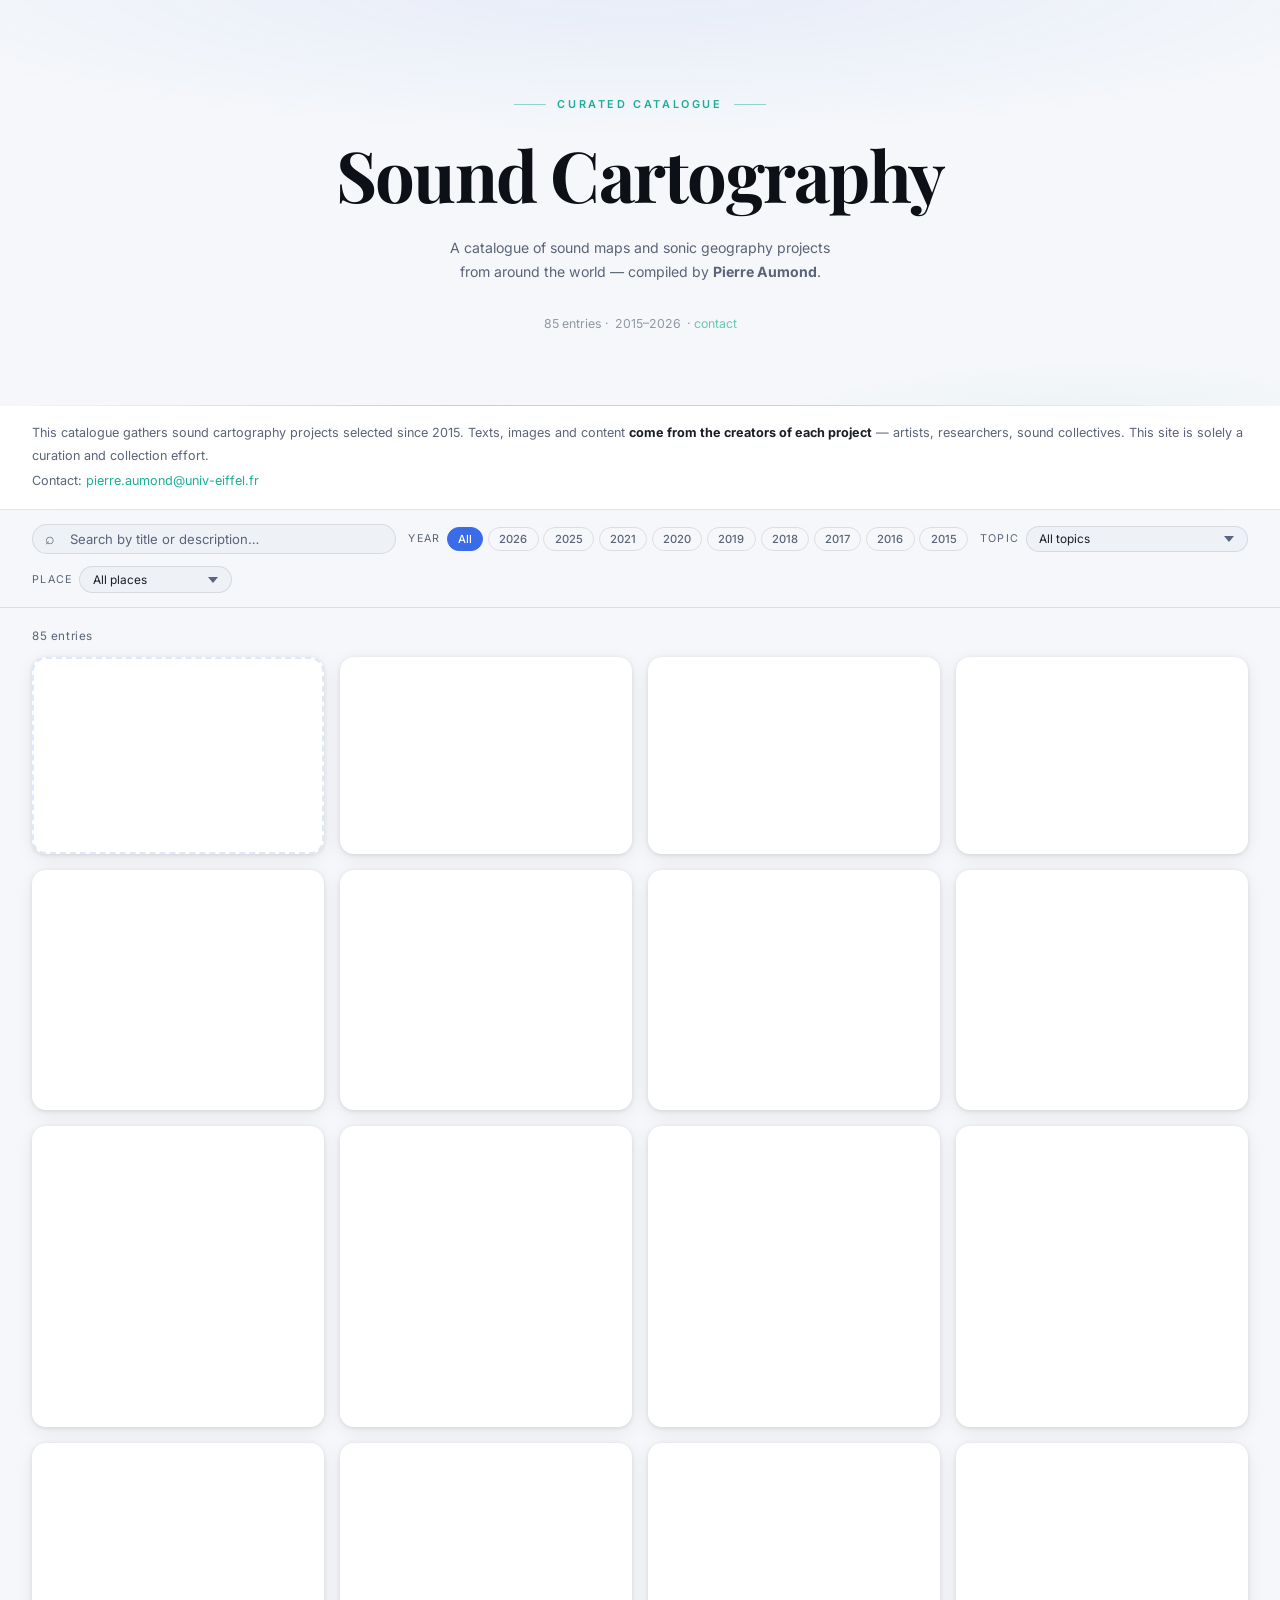
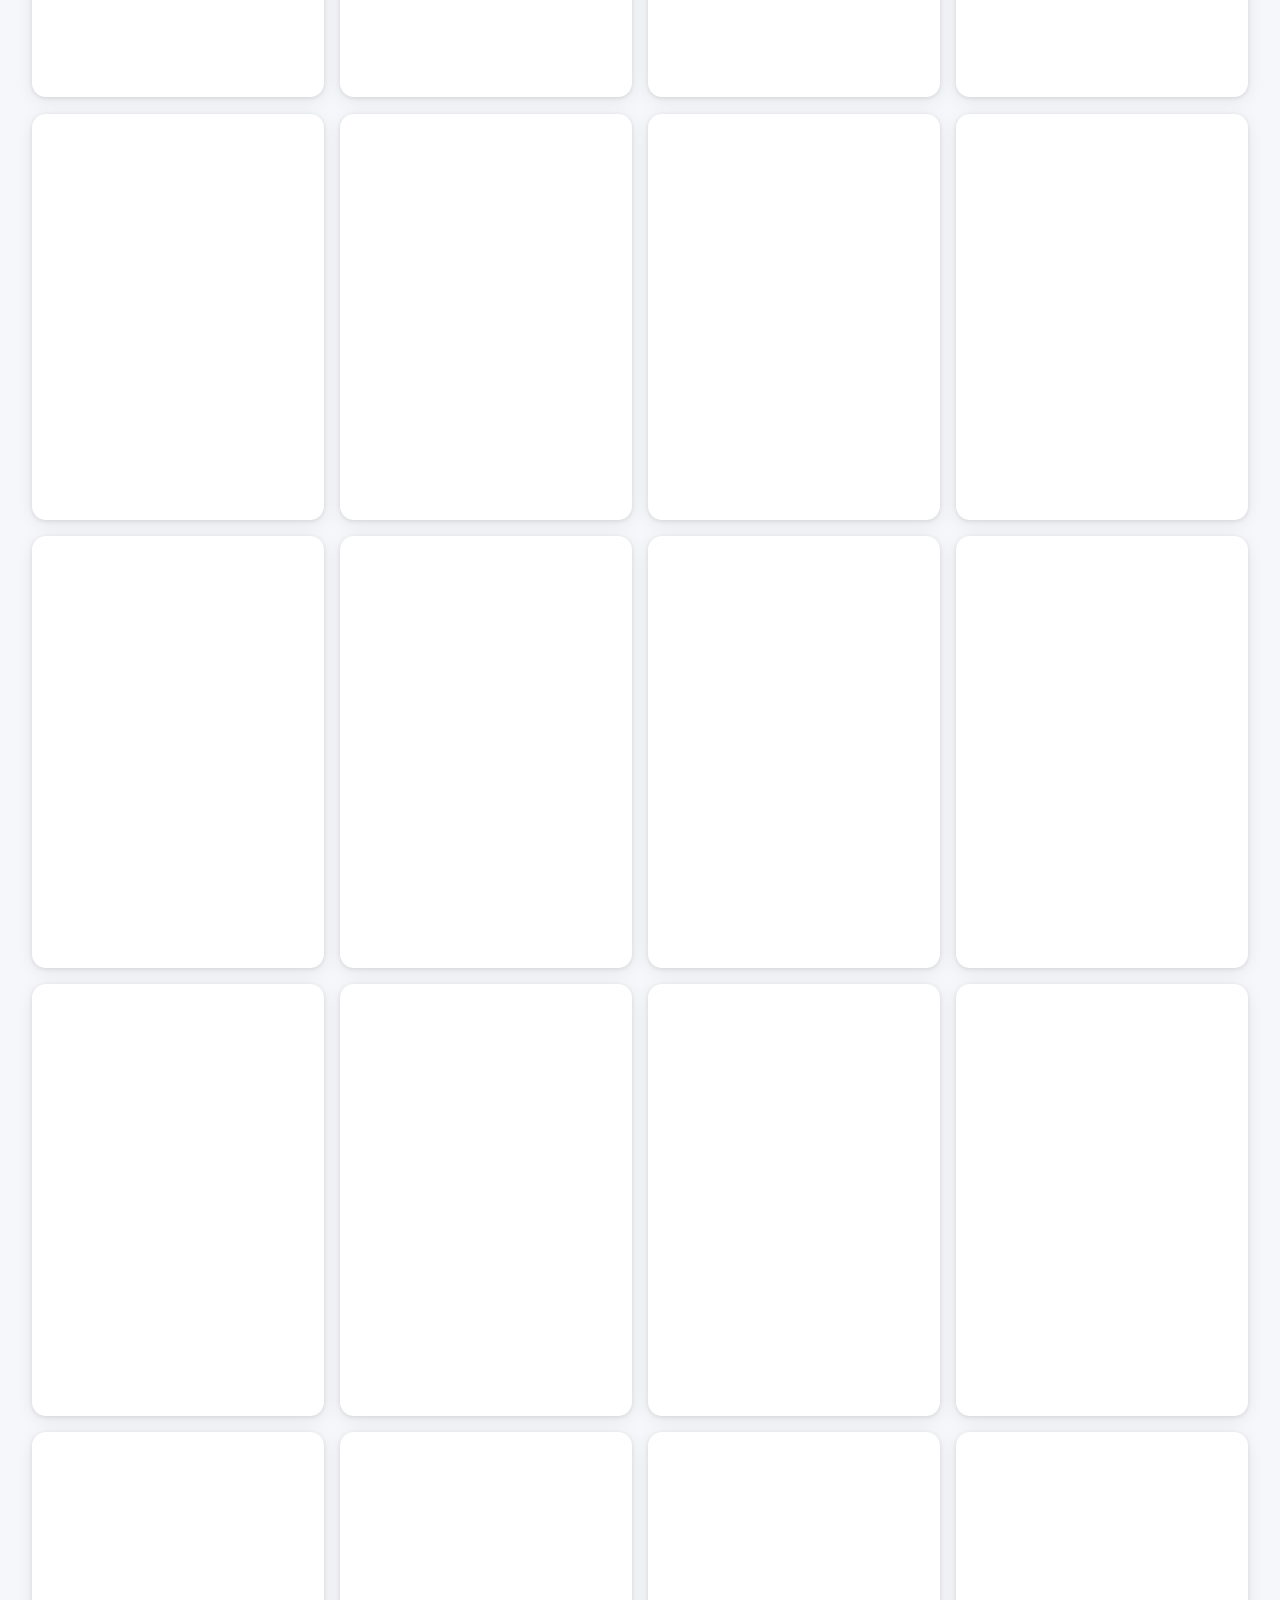
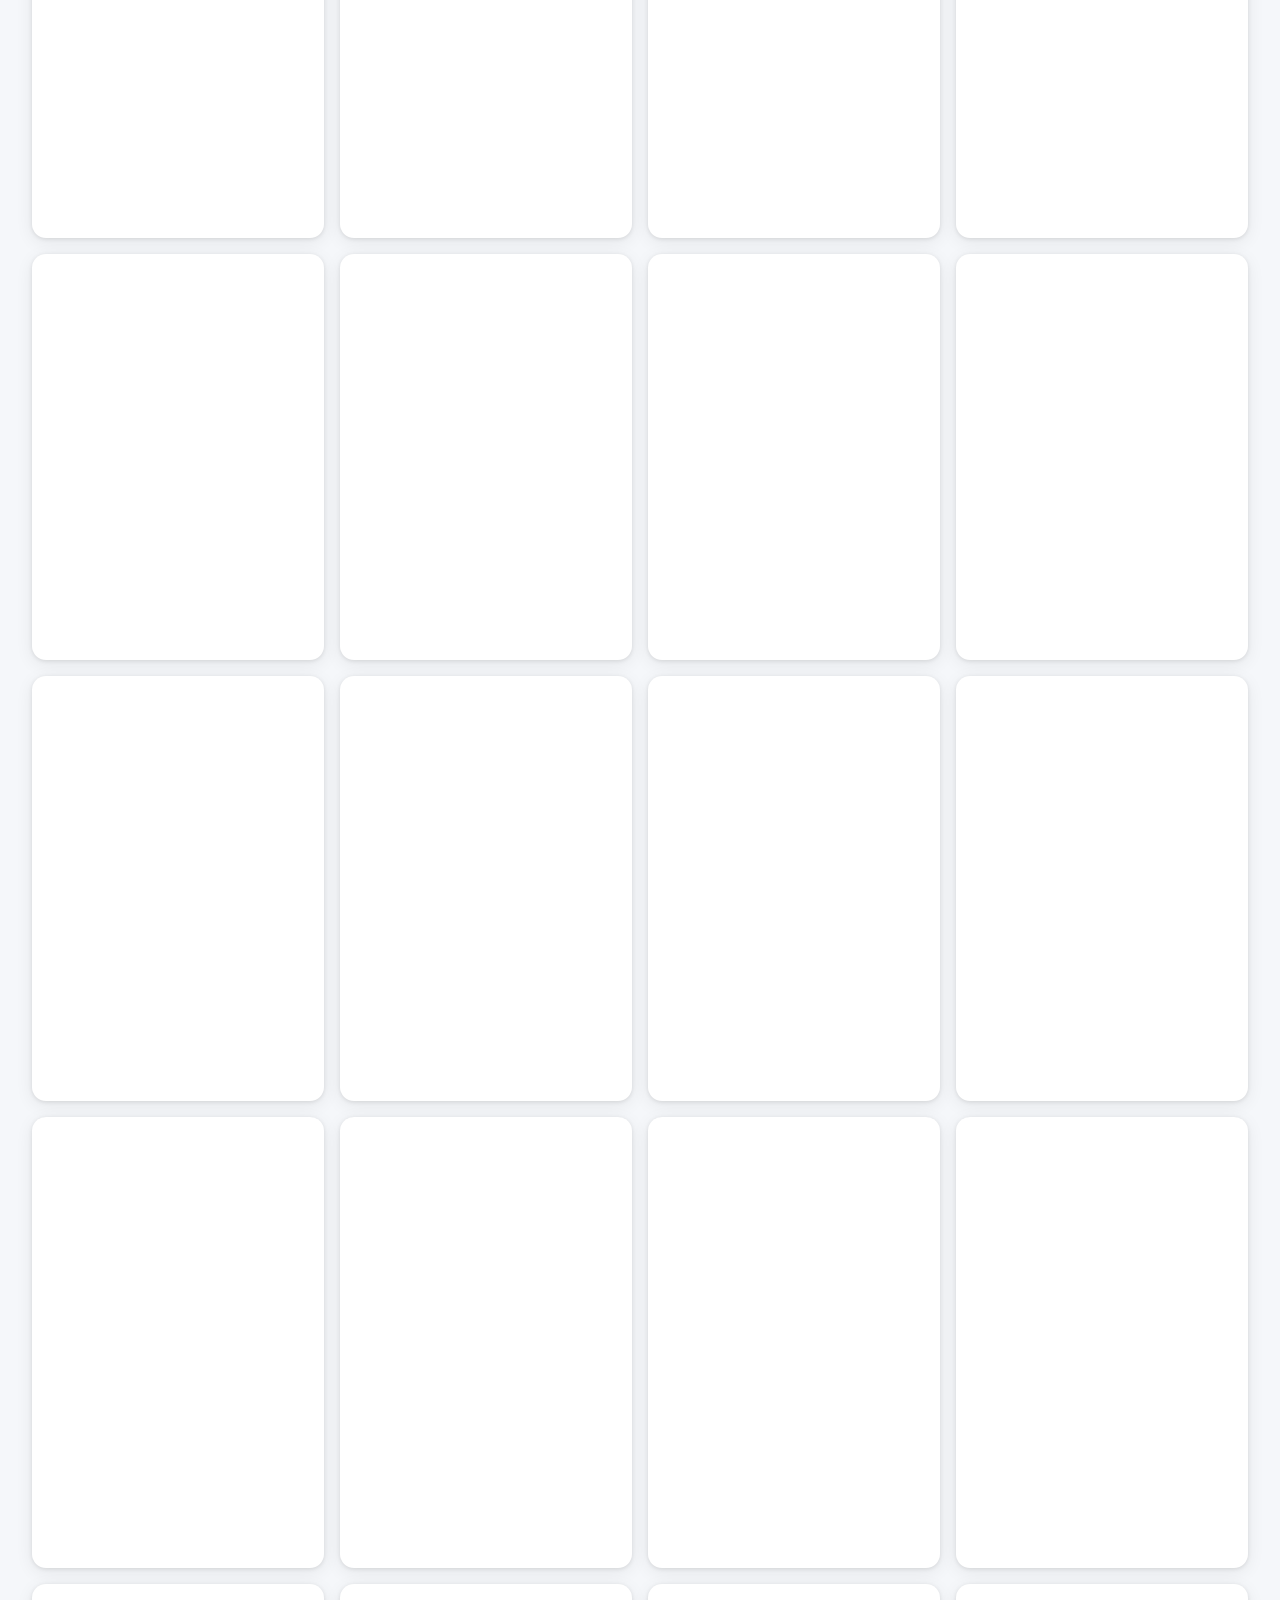
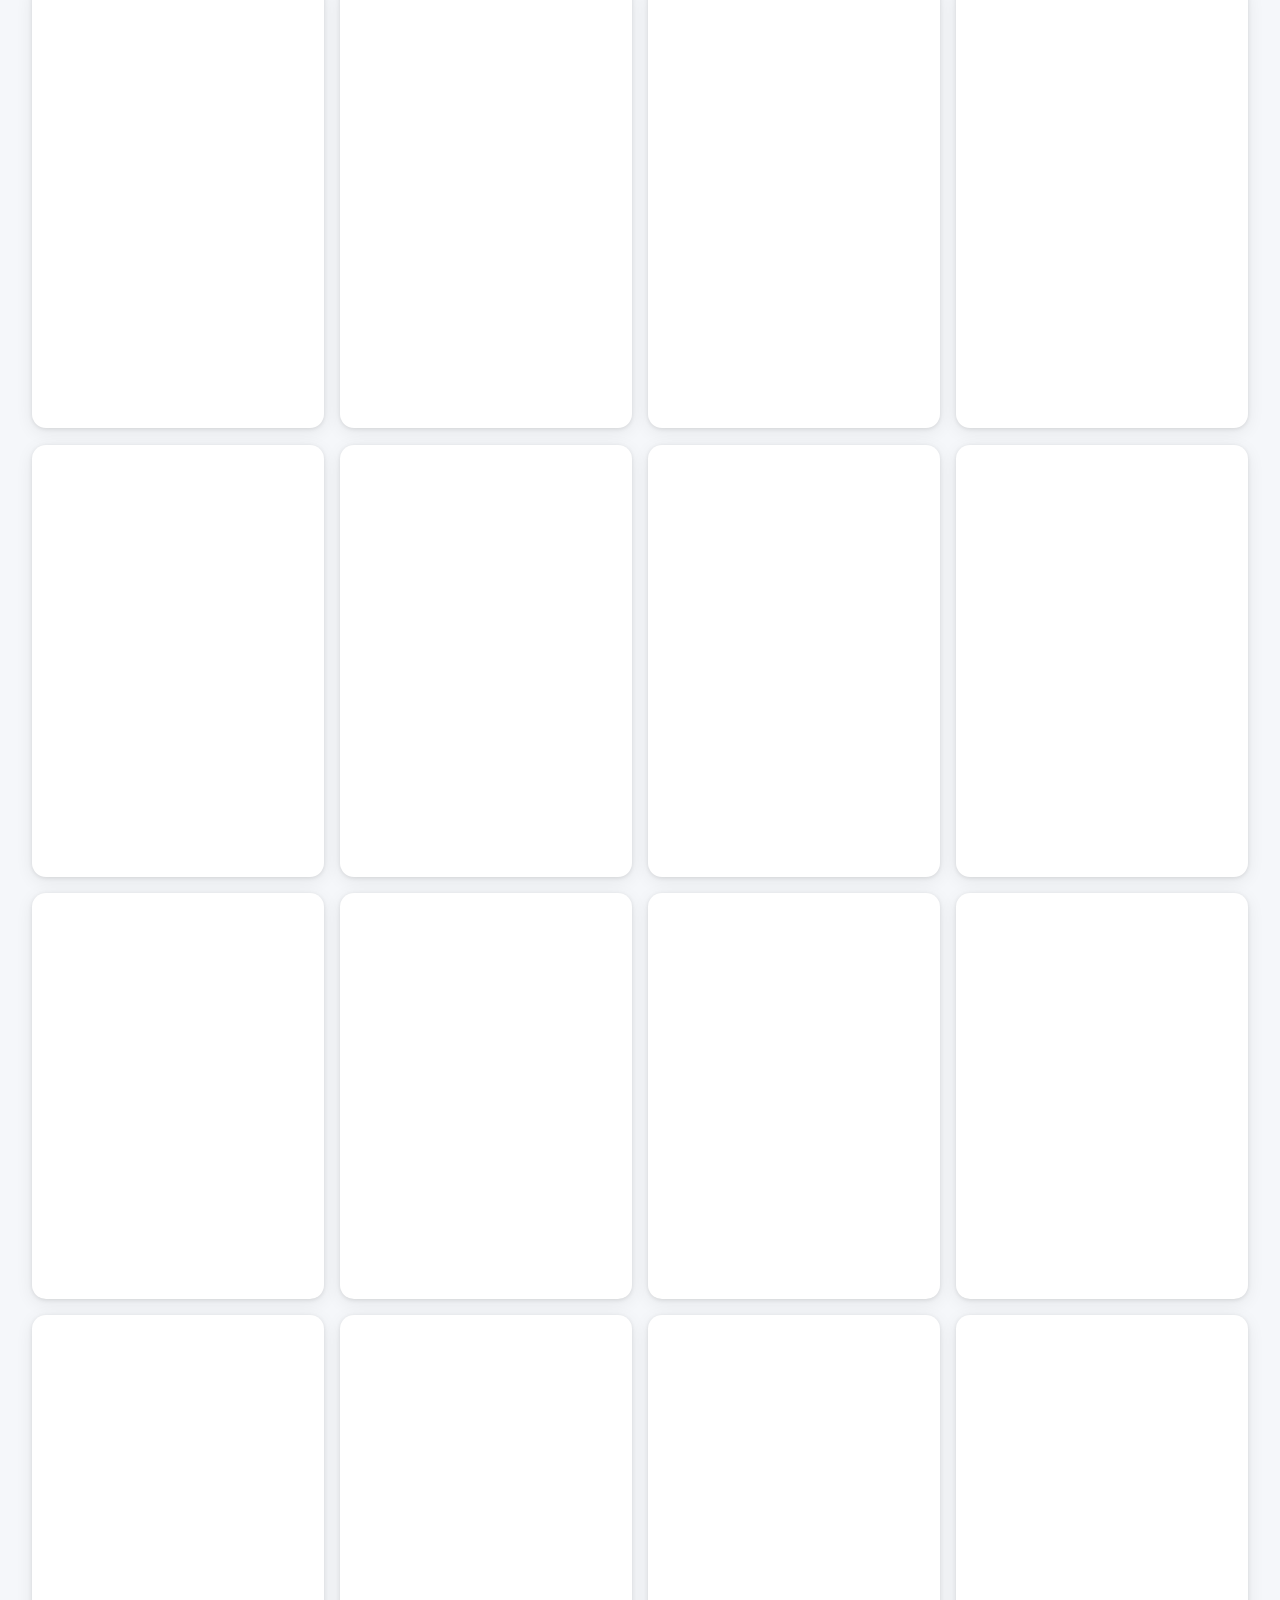
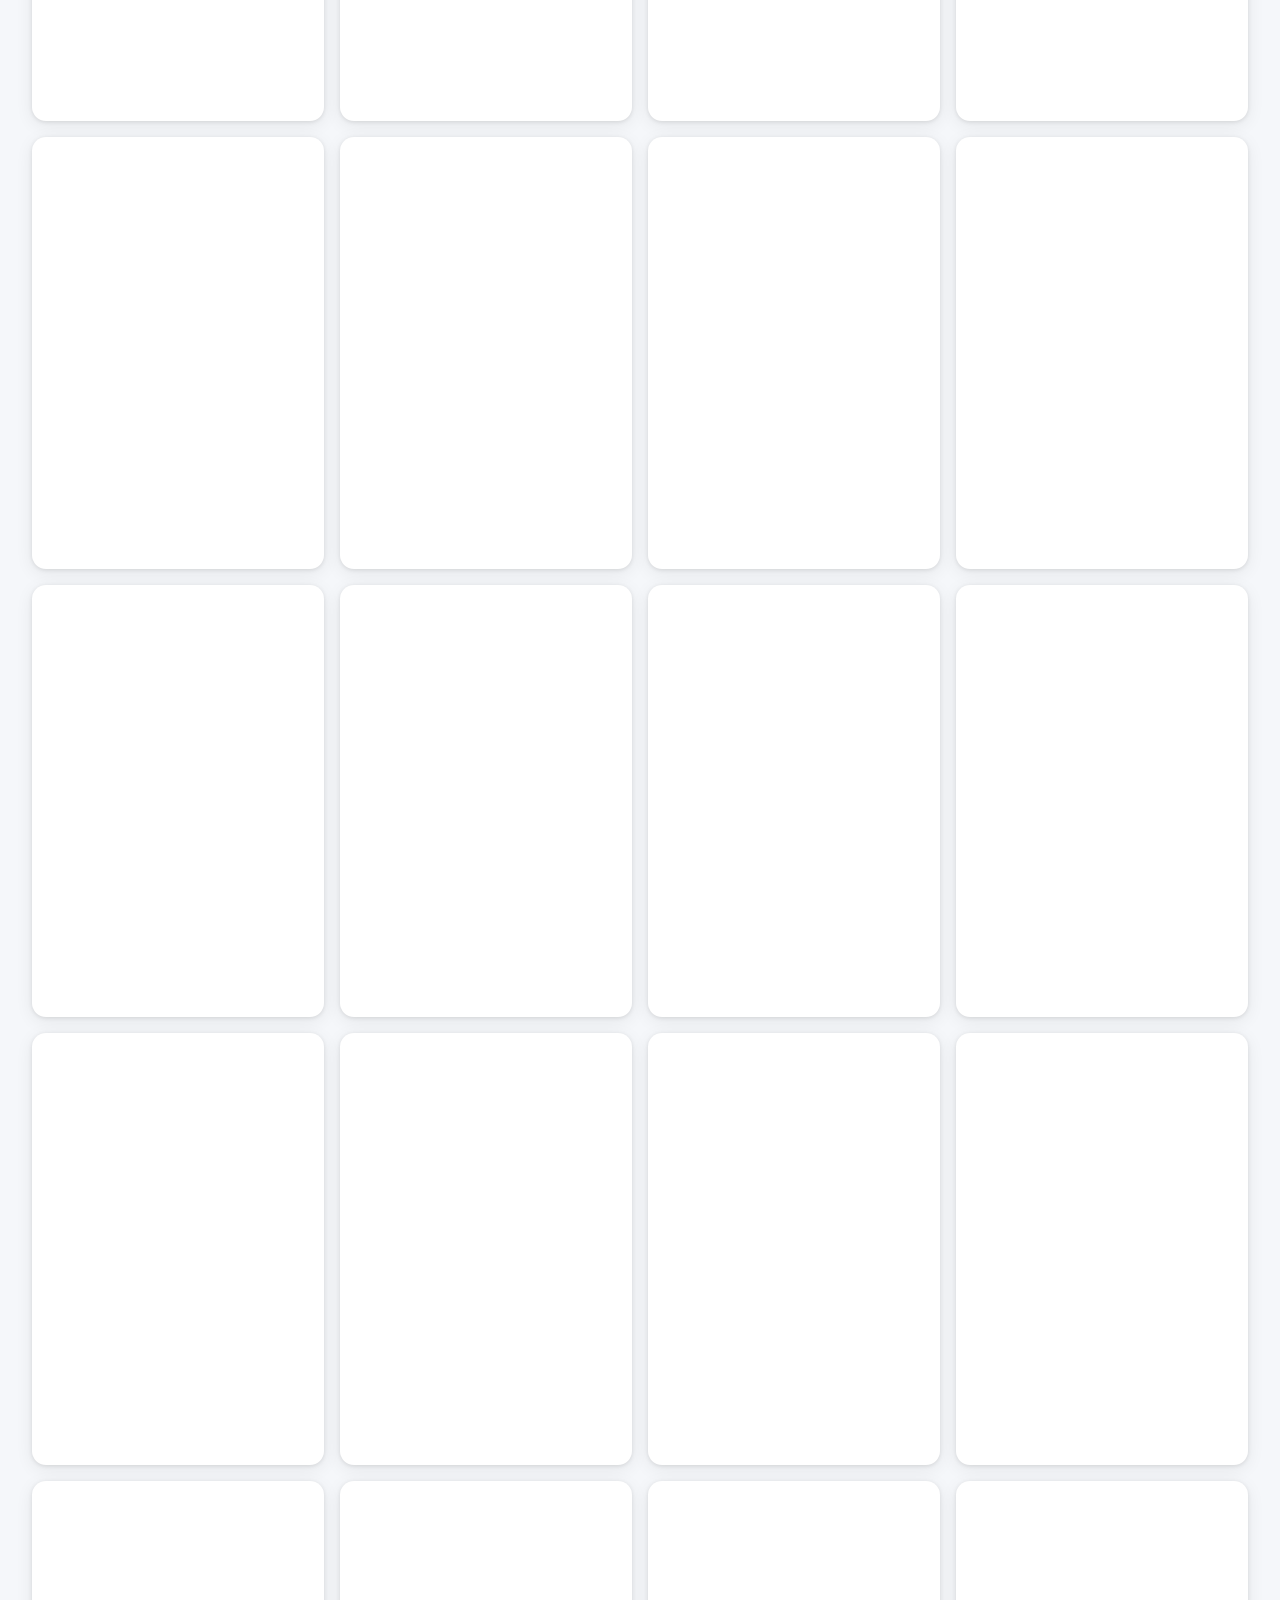
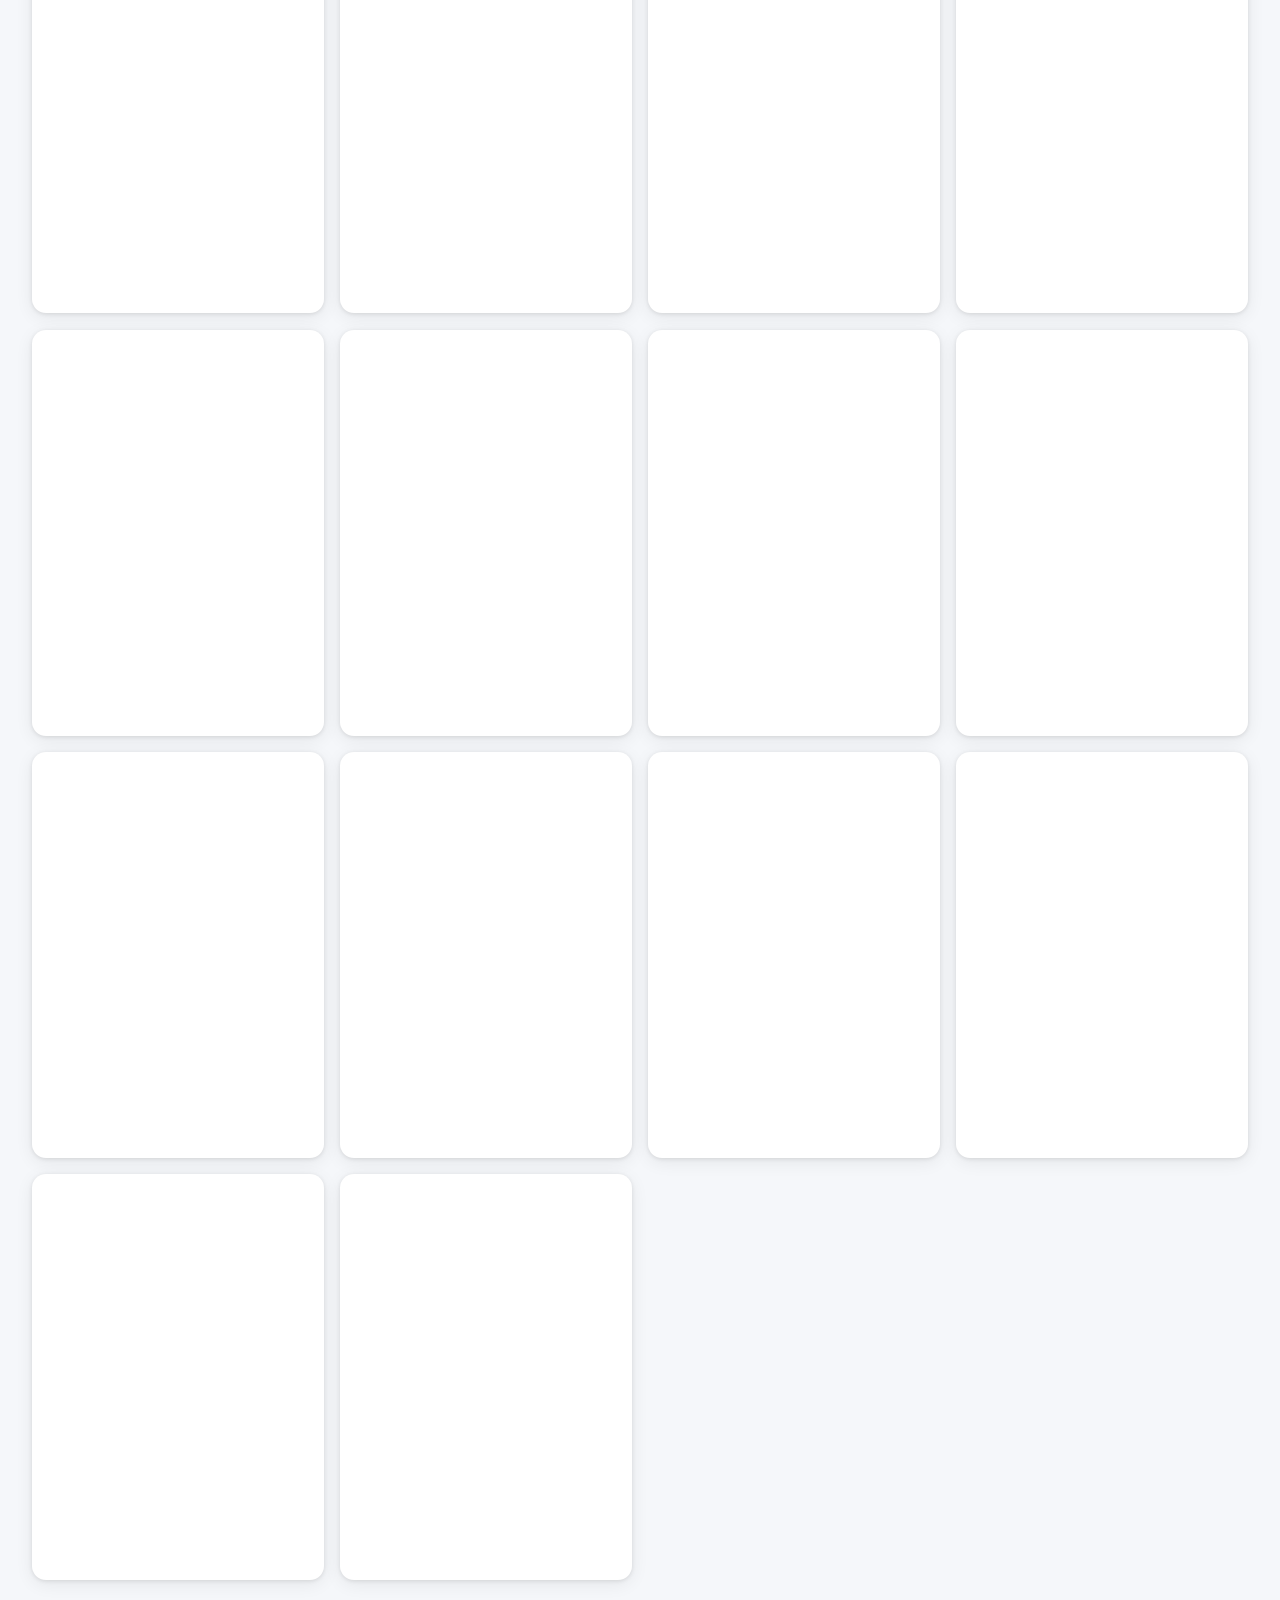
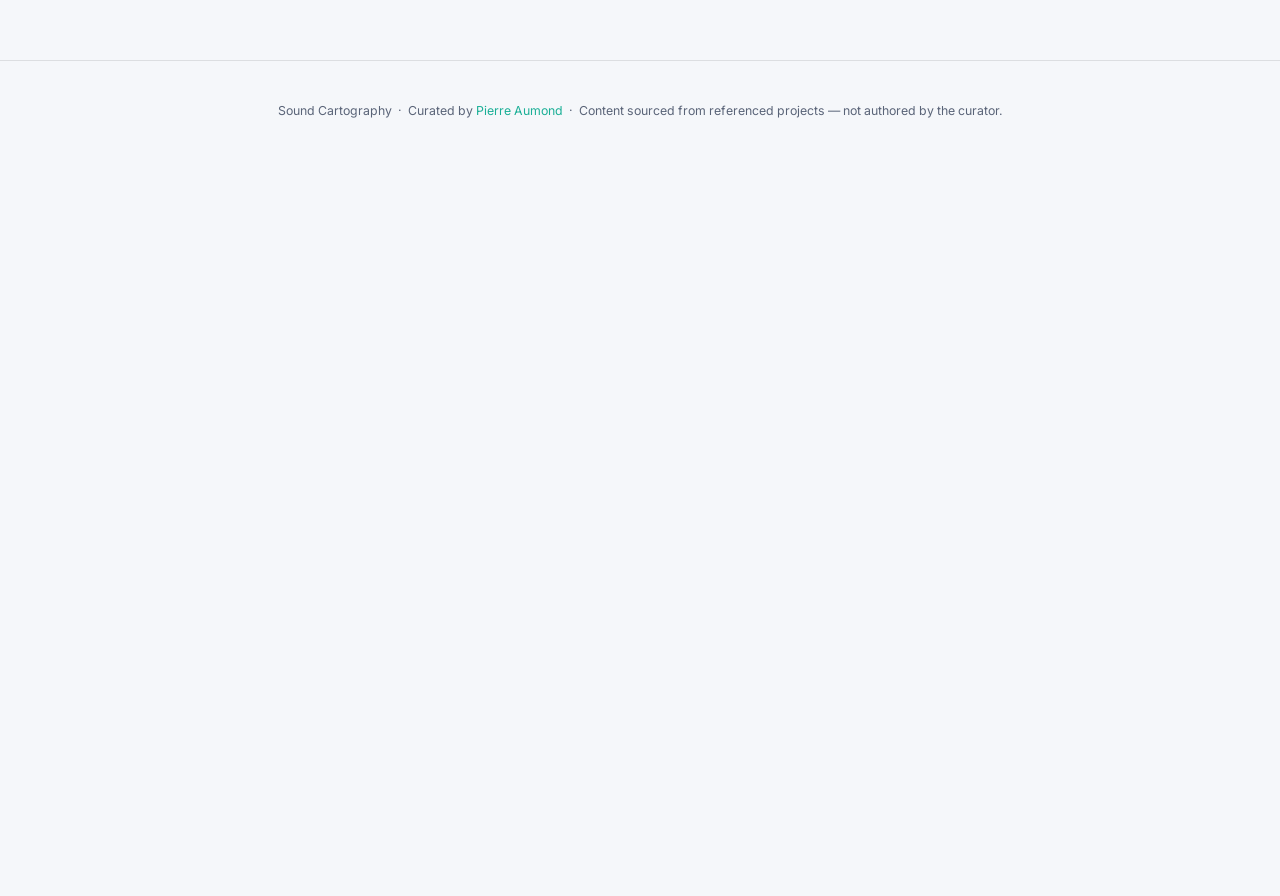
==== commit b5bb64f3: "index.html: fully dynamic — cards and filters built from data/entries.json at runtime" ====
--- a/index.html
+++ b/index.html
@@ -29,7 +29,7 @@
   <h1 class="site-title">Sound Cartography</h1>
   <p class="site-subtitle">A catalogue of sound maps and sonic geography projects from around the world —
     compiled by <strong>Pierre Aumond</strong>.</p>
-  <p class="site-meta">85 entries &nbsp;·&nbsp; 2015–2026 &nbsp;·&nbsp;
+  <p class="site-meta" id="header-count">Loading…&nbsp;·&nbsp; 2015–2026 &nbsp;·&nbsp;
     <a href="mailto:pierre.aumond@univ-eiffel.fr">contact</a></p>
 </header>
 <span class="wave-sep"></span>
@@ -48,996 +48,37 @@
     <div class="search-wrap">
       <input type="search" id="search" placeholder="Search by title or description…" autocomplete="off">
     </div>
-    <div class="filter-group">
+    <div class="filter-group" id="year-filter-group">
       <span class="filter-label">Year</span>
       <button class="filter-btn active" data-filter="all" data-type="year">All</button>
-<button class="filter-btn" data-filter="2026" data-type="year">2026</button>
-<button class="filter-btn" data-filter="2025" data-type="year">2025</button>
-<button class="filter-btn" data-filter="2021" data-type="year">2021</button>
-<button class="filter-btn" data-filter="2020" data-type="year">2020</button>
-<button class="filter-btn" data-filter="2019" data-type="year">2019</button>
-<button class="filter-btn" data-filter="2018" data-type="year">2018</button>
-<button class="filter-btn" data-filter="2017" data-type="year">2017</button>
-<button class="filter-btn" data-filter="2016" data-type="year">2016</button>
-<button class="filter-btn" data-filter="2015" data-type="year">2015</button>
     </div>
     <div class="filter-group">
       <span class="filter-label">Topic</span>
-      <select class="cat-select" id="topic-select"><option value="all">All topics</option>
-<option value="alternative-representation">Alternative Representation (20)</option>
-<option value="auralization">Auralization (3)</option>
-<option value="geolocalized-playlist">Geolocalized playlist (2)</option>
-<option value="geolocalized-recordings">Geolocalized recordings (50)</option>
-<option value="georeferenced-information">Georeferenced information (16)</option>
-<option value="health">Health (1)</option>
-<option value="historical-sounds">Historical Sounds (9)</option>
-<option value="languages">Languages (2)</option>
-<option value="live-measurements">Live measurements (2)</option>
-<option value="live-streaming-recordings">Live streaming recordings (1)</option>
-<option value="measurements-network">Measurements network (1)</option>
-<option value="music">Music (4)</option>
-<option value="my-selection">My Selection (25)</option>
-<option value="nature">Nature (5)</option>
-<option value="noise-annoyance">Noise Annoyance (8)</option>
-<option value="pathway-listening">Pathway Listening (7)</option>
-<option value="patrimonial">Patrimonial (24)</option>
-<option value="perceptive-assessments">Perceptive Assessments (5)</option>
-<option value="phone-app">Phone App (6)</option>
-<option value="quietness">Quietness (2)</option>
-<option value="sacred-spaces">Sacred Spaces (1)</option>
-<option value="sea---ocean">Sea - Ocean (1)</option>
-<option value="sound-level-noise-map">Sound Level Noise Map (9)</option>
-<option value="sound-levels">Sound levels (13)</option>
-<option value="sound-library">Sound library (6)</option>
-<option value="sound-mixing">Sound Mixing (5)</option>
-<option value="sound-quality">Sound Quality (6)</option>
-<option value="sound-recordings">Sound recordings (42)</option>
-<option value="sound-walks">Sound Walks (8)</option>
-<option value="travel">Travel (3)</option>
-<option value="urban-sound-dictionary">Urban sound dictionary (1)</option>
-<option value="video">Video (1)</option></select>
+      <select class="cat-select" id="topic-select">
+        <option value="all">All topics</option>
+      </select>
     </div>
     <div class="filter-group">
       <span class="filter-label">Place</span>
-      <select class="cat-select" id="place-select"><option value="all">All places</option>
-<option value="africa">Africa (1)</option>
-<option value="andalucia">Andalucia (1)</option>
-<option value="asia">Asia (1)</option>
-<option value="asturias">Asturias (1)</option>
-<option value="athens">Athens (2)</option>
-<option value="austria">Austria (1)</option>
-<option value="bahia-blanca">Bahia Blanca (1)</option>
-<option value="barcelona">Barcelona (2)</option>
-<option value="belfast">Belfast (1)</option>
-<option value="boston">Boston (2)</option>
-<option value="braga">Braga (1)</option>
-<option value="brazil">Brazil (1)</option>
-<option value="brussels">Brussels (2)</option>
-<option value="caen">Caen (1)</option>
-<option value="canada">Canada (1)</option>
-<option value="canberra">Canberra (1)</option>
-<option value="chicago">Chicago (3)</option>
-<option value="chili">Chili (1)</option>
-<option value="china">China (1)</option>
-<option value="curitiba">Curitiba (1)</option>
-<option value="cáceres">Cáceres (1)</option>
-<option value="europe">Europe (4)</option>
-<option value="fleurieu">Fleurieu (1)</option>
-<option value="france">France (5)</option>
-<option value="global">Global (2)</option>
-<option value="greece">Greece (1)</option>
-<option value="guarda">Guarda (1)</option>
-<option value="israel">Israel (1)</option>
-<option value="italy">Italy (1)</option>
-<option value="japan">Japan (2)</option>
-<option value="jerusalem">Jerusalem (2)</option>
-<option value="karlsruhe">Karlsruhe (1)</option>
-<option value="latin-america">Latin America (1)</option>
-<option value="lisboa">Lisboa (3)</option>
-<option value="london">London (2)</option>
-<option value="lugo">Lugo (1)</option>
-<option value="madrid">Madrid (1)</option>
-<option value="manchester">Manchester (1)</option>
-<option value="marseille">Marseille (3)</option>
-<option value="miami">Miami (1)</option>
-<option value="milan">Milan (2)</option>
-<option value="mississauga">Mississauga (1)</option>
-<option value="montréal">Montréal (1)</option>
-<option value="netherlands">Netherlands (1)</option>
-<option value="new-orleans">New Orleans (1)</option>
-<option value="new-york">New York (4)</option>
-<option value="north-america">North America (1)</option>
-<option value="palestine">Palestine (1)</option>
-<option value="paris">Paris (6)</option>
-<option value="peru">Peru (1)</option>
-<option value="porto">Porto (2)</option>
-<option value="portugal">Portugal (1)</option>
-<option value="rio-de-janeiro">Rio de Janeiro (1)</option>
-<option value="rome">Rome (1)</option>
-<option value="san-francisco">San Francisco (1)</option>
-<option value="seattle">Seattle (2)</option>
-<option value="seoul">Seoul (1)</option>
-<option value="soria">Soria (1)</option>
-<option value="south-korea">South Korea (1)</option>
-<option value="spain">Spain (2)</option>
-<option value="switzerland">Switzerland (1)</option>
-<option value="tokio">Tokio (1)</option>
-<option value="torres-verdas">Torres verdas (1)</option>
-<option value="toulouse">Toulouse (1)</option>
-<option value="turkey">Turkey (1)</option>
-<option value="turkey---europe">Turkey - Europe (1)</option>
-<option value="united-kingdom">United Kingdom (1)</option>
-<option value="us">US (5)</option>
-<option value="valdivia">Valdivia (1)</option>
-<option value="washington">Washington (1)</option>
-<option value="world">World (24)</option></select>
+      <select class="cat-select" id="place-select">
+        <option value="all">All places</option>
+      </select>
     </div>
   </div>
 </div>
 
-<p class="counter" id="counter">85 entries</p>
+<p class="counter" id="counter">Loading entries…</p>
 <main>
   <div class="grid" id="grid">
-    
-  <a class="card card--submit" href="fiches/submit.html"
-     data-year="all" data-topic="" data-place="">
-    <div class="card-img"><span class="submit-icon">+</span></div>
-    <div class="card-body">
-      <div class="card-meta">Community</div>
-      <h2 class="card-title">Submit an entry</h2>
-    </div>
-  </a>
-
-  <a class="card" href="fiche.html?slug=soundscapes-of-warning"
-     data-year="2026" data-topic="" data-place="">
-    <div class="card-img"><img src="media/sow.png" alt="Soundscapes of Warning" loading="lazy"></div>
-    <div class="card-body">
-      <div class="card-meta">March 2026</div>
-      <h2 class="card-title">Soundscapes of Warning</h2>
-      
-    </div>
-  </a>
-
-  <a class="card" href="fiche.html?slug=reve-et-marne"
-     data-year="2025" data-topic="" data-place="">
-    <div class="card-img"><img src="media/image.png" alt="Rêve-et-Marne" loading="lazy"></div>
-    <div class="card-body">
-      <div class="card-meta">January 2025</div>
-      <h2 class="card-title">Rêve-et-Marne</h2>
-      
-    </div>
-  </a>
-
-  <a class="card" href="fiche.html?slug=antropophony"
-     data-year="2021" data-topic="geolocalized-recordings georeferenced-information live-measurements sound-recordings" data-place="france marseille">
-    <div class="card-img"><img src="media/anthropophony.png" alt="Antropophony" loading="lazy"></div>
-    <div class="card-body">
-      <div class="card-meta">November 2021</div>
-      <h2 class="card-title">Antropophony</h2>
-      <div class="card-tags"><span class="tag tag--topic">Geolocalized recordings</span><span class="tag tag--topic">Georeferenced information</span><span class="tag tag--topic">Live measurements</span></div>
-    </div>
-  </a>
-
-  <a class="card" href="fiche.html?slug=espace-despeces"
-     data-year="2021" data-topic="georeferenced-information nature" data-place="toulouse">
-    <div class="card-img"><img src="media/espaceespeces.png" alt="Espace d&#x27;espèces" loading="lazy"></div>
-    <div class="card-body">
-      <div class="card-meta">March 2021</div>
-      <h2 class="card-title">Espace d&#x27;espèces</h2>
-      <div class="card-tags"><span class="tag tag--topic">Georeferenced information</span><span class="tag tag--topic">Nature</span><span class="tag tag--place">📍 Toulouse</span></div>
-    </div>
-  </a>
-
-  <a class="card" href="fiche.html?slug=pachinko-road"
-     data-year="2021" data-topic="geolocalized-playlist geolocalized-recordings georeferenced-information pathway-listening sound-recordings sound-walks travel" data-place="japan">
-    <div class="card-img"><img src="media/pachinkoroad.png" alt="Pachinko Road" loading="lazy"></div>
-    <div class="card-body">
-      <div class="card-meta">February 2021</div>
-      <h2 class="card-title">Pachinko Road</h2>
-      <div class="card-tags"><span class="tag tag--topic">Geolocalized playlist</span><span class="tag tag--topic">Geolocalized recordings</span><span class="tag tag--topic">Georeferenced information</span></div>
-    </div>
-  </a>
-
-  <a class="card" href="fiche.html?slug=noisy-city"
-     data-year="2020" data-topic="alternative-representation auralization my-selection sound-level-noise-map sound-levels" data-place="brussels">
-    <div class="card-img"><img src="media/noisycity.png" alt="Noisy City" loading="lazy"></div>
-    <div class="card-body">
-      <div class="card-meta">September 2020</div>
-      <h2 class="card-title">Noisy City</h2>
-      <div class="card-tags"><span class="tag tag--topic">Alternative Representation</span><span class="tag tag--topic">Auralization</span><span class="tag tag--topic">My Selection</span></div>
-    </div>
-  </a>
-
-  <a class="card" href="fiche.html?slug=sounds-of-the-forest"
-     data-year="2020" data-topic="geolocalized-recordings georeferenced-information nature sound-library sound-recordings" data-place="world">
-    <div class="card-img"><img src="media/soundsoftheforest.png" alt="Sounds of the forest" loading="lazy"></div>
-    <div class="card-body">
-      <div class="card-meta">September 2020</div>
-      <h2 class="card-title">Sounds of the forest</h2>
-      <div class="card-tags"><span class="tag tag--topic">Geolocalized recordings</span><span class="tag tag--topic">Georeferenced information</span><span class="tag tag--topic">Nature</span></div>
-    </div>
-  </a>
-
-  <a class="card" href="fiche.html?slug=atlas-a-sound-cartography-of-europe"
-     data-year="2020" data-topic="alternative-representation music my-selection" data-place="athens europe karlsruhe paris">
-    <div class="card-img"><img src="media/atlas.png" alt="ATLAS : a sound cartography of Europe" loading="lazy"></div>
-    <div class="card-body">
-      <div class="card-meta">July 2020</div>
-      <h2 class="card-title">ATLAS : a sound cartography of Europe</h2>
-      <div class="card-tags"><span class="tag tag--topic">Alternative Representation</span><span class="tag tag--topic">Music</span><span class="tag tag--topic">My Selection</span></div>
-    </div>
-  </a>
-
-  <a class="card" href="fiche.html?slug=cartographie-subjective-sonore"
-     data-year="2020" data-topic="alternative-representation sound-levels sound-recordings" data-place="switzerland">
-    <div class="card-img"><img src="media/artisticlab.png" alt="CARTOGRAPHIE SUBJECTIVE SONORE" loading="lazy"></div>
-    <div class="card-body">
-      <div class="card-meta">March 2020</div>
-      <h2 class="card-title">CARTOGRAPHIE SUBJECTIVE SONORE</h2>
-      <div class="card-tags"><span class="tag tag--topic">Alternative Representation</span><span class="tag tag--topic">Sound levels</span><span class="tag tag--topic">Sound recordings</span></div>
-    </div>
-  </a>
-
-  <a class="card" href="fiche.html?slug=ecouterlemonde"
-     data-year="2019" data-topic="geolocalized-recordings sound-library sound-recordings" data-place="world">
-    <div class="card-img"><img src="media/ecouterlemonde.png" alt="Ecouter le monde" loading="lazy"></div>
-    <div class="card-body">
-      <div class="card-meta">March 2019</div>
-      <h2 class="card-title">Ecouter le monde</h2>
-      <div class="card-tags"><span class="tag tag--topic">Geolocalized recordings</span><span class="tag tag--topic">Sound library</span><span class="tag tag--topic">Sound recordings</span></div>
-    </div>
-  </a>
-
-  <a class="card" href="fiche.html?slug=hushcity"
-     data-year="2019" data-topic="geolocalized-recordings georeferenced-information perceptive-assessments sound-levels sound-quality" data-place="world">
-    <div class="card-img"><img src="media/hushcity.png" alt="Hushcity" loading="lazy"></div>
-    <div class="card-body">
-      <div class="card-meta">March 2019</div>
-      <h2 class="card-title">Hushcity</h2>
-      <div class="card-tags"><span class="tag tag--topic">Geolocalized recordings</span><span class="tag tag--topic">Georeferenced information</span><span class="tag tag--topic">Perceptive Assessments</span></div>
-    </div>
-  </a>
-
-  <a class="card" href="fiche.html?slug=sonoteca-bahia-blanca"
-     data-year="2019" data-topic="geolocalized-recordings georeferenced-information patrimonial sound-library sound-recordings" data-place="bahia-blanca">
-    <div class="card-img"><img src="media/sonotecabahiablanca.png" alt="Sonoteca Bahia Blanca" loading="lazy"></div>
-    <div class="card-body">
-      <div class="card-meta">January 2019</div>
-      <h2 class="card-title">Sonoteca Bahia Blanca</h2>
-      <div class="card-tags"><span class="tag tag--topic">Geolocalized recordings</span><span class="tag tag--topic">Georeferenced information</span><span class="tag tag--topic">Patrimonial</span></div>
-    </div>
-  </a>
-
-  <a class="card" href="fiche.html?slug=reimagine-the-game"
-     data-year="2018" data-topic="alternative-representation my-selection sound-levels" data-place="">
-    <div class="card-img"><img src="media/reimaginegame.png" alt="Reimagine the game" loading="lazy"></div>
-    <div class="card-body">
-      <div class="card-meta">September 2018</div>
-      <h2 class="card-title">Reimagine the game</h2>
-      <div class="card-tags"><span class="tag tag--topic">Alternative Representation</span><span class="tag tag--topic">My Selection</span><span class="tag tag--topic">Sound levels</span></div>
-    </div>
-  </a>
-
-  <a class="card" href="fiche.html?slug=sonic-wonders"
-     data-year="2018" data-topic="georeferenced-information historical-sounds my-selection patrimonial travel" data-place="world">
-    <div class="card-img"><img src="media/sonicwonder.png" alt="Sonic wonders" loading="lazy"></div>
-    <div class="card-body">
-      <div class="card-meta">June 2018</div>
-      <h2 class="card-title">Sonic wonders</h2>
-      <div class="card-tags"><span class="tag tag--topic">Georeferenced information</span><span class="tag tag--topic">Historical Sounds</span><span class="tag tag--topic">My Selection</span></div>
-    </div>
-  </a>
-
-  <a class="card" href="fiche.html?slug=vacant-lands-sound-map"
-     data-year="2018" data-topic="geolocalized-recordings georeferenced-information sound-recordings" data-place="lisboa">
-    <div class="card-img"><img src="media/lisbon.jpg" alt="Vacant lands sound map" loading="lazy"></div>
-    <div class="card-body">
-      <div class="card-meta">April 2018</div>
-      <h2 class="card-title">Vacant lands sound map</h2>
-      <div class="card-tags"><span class="tag tag--topic">Geolocalized recordings</span><span class="tag tag--topic">Georeferenced information</span><span class="tag tag--topic">Sound recordings</span></div>
-    </div>
-  </a>
-
-  <a class="card" href="fiche.html?slug=mapping-ear-plug-hotspots"
-     data-year="2018" data-topic="georeferenced-information noise-annoyance" data-place="new-york seattle us">
-    <div class="card-img"><img src="media/trulia.png" alt="Mapping Ear Plug Hotspots" loading="lazy"></div>
-    <div class="card-body">
-      <div class="card-meta">January 2018</div>
-      <h2 class="card-title">Mapping Ear Plug Hotspots</h2>
-      <div class="card-tags"><span class="tag tag--topic">Georeferenced information</span><span class="tag tag--topic">Noise Annoyance</span><span class="tag tag--place">📍 New York</span></div>
-    </div>
-  </a>
-
-  <a class="card" href="fiche.html?slug=promenades-sonores"
-     data-year="2017" data-topic="geolocalized-recordings my-selection pathway-listening sound-walks" data-place="france marseille marseille">
-    <div class="card-img"><img src="media/promenades-sonores.png" alt="Promenades Sonores" loading="lazy"></div>
-    <div class="card-body">
-      <div class="card-meta">July 2017</div>
-      <h2 class="card-title">Promenades Sonores</h2>
-      <div class="card-tags"><span class="tag tag--topic">Geolocalized recordings</span><span class="tag tag--topic">My Selection</span><span class="tag tag--topic">Pathway Listening</span></div>
-    </div>
-  </a>
-
-  <a class="card" href="fiche.html?slug=sonospace-soundmaps"
-     data-year="2017" data-topic="alternative-representation my-selection sound-recordings" data-place="world">
-    <div class="card-img"><img src="media/sonospaces.png" alt="Sonospace / Soundmaps" loading="lazy"></div>
-    <div class="card-body">
-      <div class="card-meta">July 2017</div>
-      <h2 class="card-title">Sonospace / Soundmaps</h2>
-      <div class="card-tags"><span class="tag tag--topic">Alternative Representation</span><span class="tag tag--topic">My Selection</span><span class="tag tag--topic">Sound recordings</span></div>
-    </div>
-  </a>
-
-  <a class="card" href="fiche.html?slug=shipping-noise"
-     data-year="2017" data-topic="sea---ocean sound-level-noise-map sound-levels" data-place="europe">
-    <div class="card-img"><img src="media/shipping-noise.png" alt="Shipping Noise" loading="lazy"></div>
-    <div class="card-body">
-      <div class="card-meta">April 2017</div>
-      <h2 class="card-title">Shipping Noise</h2>
-      <div class="card-tags"><span class="tag tag--topic">Sea - Ocean</span><span class="tag tag--topic">Sound Level Noise Map</span><span class="tag tag--topic">Sound levels</span></div>
-    </div>
-  </a>
-
-  <a class="card" href="fiche.html?slug=national-transportation-noise-map"
-     data-year="2017" data-topic="sound-level-noise-map sound-levels" data-place="us">
-    <div class="card-img"><img src="media/national-transportation-noise-map.png" alt="National Transportation Noise Map" loading="lazy"></div>
-    <div class="card-body">
-      <div class="card-meta">April 2017</div>
-      <h2 class="card-title">National Transportation Noise Map</h2>
-      <div class="card-tags"><span class="tag tag--topic">Sound Level Noise Map</span><span class="tag tag--topic">Sound levels</span><span class="tag tag--place">📍 US</span></div>
-    </div>
-  </a>
-
-  <a class="card" href="fiche.html?slug=mimi"
-     data-year="2017" data-topic="alternative-representation georeferenced-information health noise-annoyance sound-quality" data-place="world">
-    <div class="card-img"><img src="media/mimi.png" alt="Mimi" loading="lazy"></div>
-    <div class="card-body">
-      <div class="card-meta">March 2017</div>
-      <h2 class="card-title">Mimi</h2>
-      <div class="card-tags"><span class="tag tag--topic">Alternative Representation</span><span class="tag tag--topic">Georeferenced information</span><span class="tag tag--topic">Health</span></div>
-    </div>
-  </a>
-
-  <a class="card" href="fiche.html?slug=cities-and-memory"
-     data-year="2017" data-topic="geolocalized-recordings georeferenced-information historical-sounds my-selection patrimonial sacred-spaces sound-library sound-mixing sound-recordings" data-place="world">
-    <div class="card-img"><img src="media/citiesmemory.png" alt="Cities and Memory" loading="lazy"></div>
-    <div class="card-body">
-      <div class="card-meta">February 2017</div>
-      <h2 class="card-title">Cities and Memory</h2>
-      <div class="card-tags"><span class="tag tag--topic">Geolocalized recordings</span><span class="tag tag--topic">Georeferenced information</span><span class="tag tag--topic">Historical Sounds</span></div>
-    </div>
-  </a>
-
-  <a class="card" href="fiche.html?slug=localingual"
-     data-year="2017" data-topic="alternative-representation geolocalized-recordings georeferenced-information languages my-selection sound-recordings" data-place="world">
-    <div class="card-img"><img src="media/localingual.png" alt="Localingual" loading="lazy"></div>
-    <div class="card-body">
-      <div class="card-meta">February 2017</div>
-      <h2 class="card-title">Localingual</h2>
-      <div class="card-tags"><span class="tag tag--topic">Alternative Representation</span><span class="tag tag--topic">Geolocalized recordings</span><span class="tag tag--topic">Georeferenced information</span></div>
-    </div>
-  </a>
-
-  <a class="card" href="fiche.html?slug=311-noise"
-     data-year="2017" data-topic="noise-annoyance" data-place="chicago new-york">
-    <div class="card-img"><img src="media/311noise.png" alt="311 Noise" loading="lazy"></div>
-    <div class="card-body">
-      <div class="card-meta">January 2017</div>
-      <h2 class="card-title">311 Noise</h2>
-      <div class="card-tags"><span class="tag tag--topic">Noise Annoyance</span><span class="tag tag--place">📍 Chicago</span><span class="tag tag--place">📍 New York</span></div>
-    </div>
-  </a>
-
-  <a class="card" href="fiche.html?slug=leafblower-soundmap"
-     data-year="2016" data-topic="alternative-representation my-selection noise-annoyance perceptive-assessments sound-quality" data-place="boston">
-    <div class="card-img"><img src="media/leafblower.png" alt="Leafblower Soundmap" loading="lazy"></div>
-    <div class="card-body">
-      <div class="card-meta">November 2016</div>
-      <h2 class="card-title">Leafblower Soundmap</h2>
-      <div class="card-tags"><span class="tag tag--topic">Alternative Representation</span><span class="tag tag--topic">My Selection</span><span class="tag tag--topic">Noise Annoyance</span></div>
-    </div>
-  </a>
-
-  <a class="card" href="fiche.html?slug=the-city-in-urban-parks-and-gardens"
-     data-year="2016" data-topic="alternative-representation sound-quality" data-place="paris">
-    <div class="card-img"><img src="media/the-city-in-urban-parks-and-gardens.png" alt="The City in Urban Parks and Gardens" loading="lazy"></div>
-    <div class="card-body">
-      <div class="card-meta">October 2016</div>
-      <h2 class="card-title">The City in Urban Parks and Gardens</h2>
-      <div class="card-tags"><span class="tag tag--topic">Alternative Representation</span><span class="tag tag--topic">Sound Quality</span><span class="tag tag--place">📍 Paris</span></div>
-    </div>
-  </a>
-
-  <a class="card" href="fiche.html?slug=rentlingo"
-     data-year="2016" data-topic="georeferenced-information noise-annoyance sound-level-noise-map sound-quality" data-place="us">
-    <div class="card-img"><img src="media/rentlingo.png" alt="Rentlingo" loading="lazy"></div>
-    <div class="card-body">
-      <div class="card-meta">October 2016</div>
-      <h2 class="card-title">Rentlingo</h2>
-      <div class="card-tags"><span class="tag tag--topic">Georeferenced information</span><span class="tag tag--topic">Noise Annoyance</span><span class="tag tag--topic">Sound Level Noise Map</span></div>
-    </div>
-  </a>
-
-  <a class="card" href="fiche.html?slug=soinumapa"
-     data-year="2016" data-topic="geolocalized-recordings" data-place="france spain">
-    <div class="card-img"><img src="media/soinumapa.png" alt="Soinumapa" loading="lazy"></div>
-    <div class="card-body">
-      <div class="card-meta">October 2016</div>
-      <h2 class="card-title">Soinumapa</h2>
-      <div class="card-tags"><span class="tag tag--topic">Geolocalized recordings</span><span class="tag tag--place">📍 France</span><span class="tag tag--place">📍 Spain</span></div>
-    </div>
-  </a>
-
-  <a class="card" href="fiche.html?slug=how-loud"
-     data-year="2016" data-topic="noise-annoyance sound-quality" data-place="us">
-    <div class="card-img"><img src="media/howloud.png" alt="How Loud ?" loading="lazy"></div>
-    <div class="card-body">
-      <div class="card-meta">October 2016</div>
-      <h2 class="card-title">How Loud ?</h2>
-      <div class="card-tags"><span class="tag tag--topic">Noise Annoyance</span><span class="tag tag--topic">Sound Quality</span><span class="tag tag--place">📍 US</span></div>
-    </div>
-  </a>
-
-  <a class="card" href="fiche.html?slug=jerusalem-sound-map"
-     data-year="2016" data-topic="alternative-representation patrimonial" data-place="israel jerusalem jerusalem palestine">
-    <div class="card-img"><img src="media/jerusalem-sound-map.png" alt="Jerusalem Sound Map" loading="lazy"></div>
-    <div class="card-body">
-      <div class="card-meta">September 2016</div>
-      <h2 class="card-title">Jerusalem Sound Map</h2>
-      <div class="card-tags"><span class="tag tag--topic">Alternative Representation</span><span class="tag tag--topic">Patrimonial</span><span class="tag tag--place">📍 Israel</span></div>
-    </div>
-  </a>
-
-  <a class="card" href="fiche.html?slug=stereopublic"
-     data-year="2016" data-topic="geolocalized-recordings phone-app quietness sound-mixing sound-recordings" data-place="world">
-    <div class="card-img"><img src="media/stereopublic.png" alt="StereoPublic" loading="lazy"></div>
-    <div class="card-body">
-      <div class="card-meta">September 2016</div>
-      <h2 class="card-title">StereoPublic</h2>
-      <div class="card-tags"><span class="tag tag--topic">Geolocalized recordings</span><span class="tag tag--topic">Phone App</span><span class="tag tag--topic">Quietness</span></div>
-    </div>
-  </a>
-
-  <a class="card" href="fiche.html?slug=global-modular-synth"
-     data-year="2016" data-topic="alternative-representation my-selection sound-mixing sound-recordings" data-place="world">
-    <div class="card-img"><img src="media/global-modular-synth.png" alt="Global Modular Synth" loading="lazy"></div>
-    <div class="card-body">
-      <div class="card-meta">August 2016</div>
-      <h2 class="card-title">Global Modular Synth</h2>
-      <div class="card-tags"><span class="tag tag--topic">Alternative Representation</span><span class="tag tag--topic">My Selection</span><span class="tag tag--topic">Sound Mixing</span></div>
-    </div>
-  </a>
-
-  <a class="card" href="fiche.html?slug=open-sound-new-orleans"
-     data-year="2016" data-topic="geolocalized-recordings patrimonial sound-recordings" data-place="new-orleans">
-    <div class="card-img"><img src="media/open-sound-new-orleans.png" alt="Open Sound New Orleans" loading="lazy"></div>
-    <div class="card-body">
-      <div class="card-meta">August 2016</div>
-      <h2 class="card-title">Open Sound New Orleans</h2>
-      <div class="card-tags"><span class="tag tag--topic">Geolocalized recordings</span><span class="tag tag--topic">Patrimonial</span><span class="tag tag--topic">Sound recordings</span></div>
-    </div>
-  </a>
-
-  <a class="card" href="fiche.html?slug=quiet-areas-in-europe"
-     data-year="2016" data-topic="alternative-representation my-selection quietness sound-level-noise-map sound-levels" data-place="europe">
-    <div class="card-img"><img src="media/quiet-areas-in-europe.png" alt="Quiet areas in Europe" loading="lazy"></div>
-    <div class="card-body">
-      <div class="card-meta">August 2016</div>
-      <h2 class="card-title">Quiet areas in Europe</h2>
-      <div class="card-tags"><span class="tag tag--topic">Alternative Representation</span><span class="tag tag--topic">My Selection</span><span class="tag tag--topic">Quietness</span></div>
-    </div>
-  </a>
-
-  <a class="card" href="fiche.html?slug=nature-soundmap"
-     data-year="2016" data-topic="geolocalized-recordings nature sound-recordings" data-place="world">
-    <div class="card-img"><img src="media/nature-soundmap.png" alt="Nature SoundMap" loading="lazy"></div>
-    <div class="card-body">
-      <div class="card-meta">August 2016</div>
-      <h2 class="card-title">Nature SoundMap</h2>
-      <div class="card-tags"><span class="tag tag--topic">Geolocalized recordings</span><span class="tag tag--topic">Nature</span><span class="tag tag--topic">Sound recordings</span></div>
-    </div>
-  </a>
-
-  <a class="card" href="fiche.html?slug=nysoundmap-sound-seeker"
-     data-year="2016" data-topic="geolocalized-recordings patrimonial sound-recordings" data-place="new-york">
-    <div class="card-img"><img src="media/sound-seeker.png" alt="NYSoundmap [Sound-Seeker]" loading="lazy"></div>
-    <div class="card-body">
-      <div class="card-meta">August 2016</div>
-      <h2 class="card-title">NYSoundmap [Sound-Seeker]</h2>
-      <div class="card-tags"><span class="tag tag--topic">Geolocalized recordings</span><span class="tag tag--topic">Patrimonial</span><span class="tag tag--topic">Sound recordings</span></div>
-    </div>
-  </a>
-
-  <a class="card" href="fiche.html?slug=miami-ville-sonore"
-     data-year="2016" data-topic="geolocalized-recordings patrimonial sound-recordings video" data-place="">
-    <div class="card-img"><img src="media/miami-ville-sonore.png" alt="Miami ville sonore" loading="lazy"></div>
-    <div class="card-body">
-      <div class="card-meta">August 2016</div>
-      <h2 class="card-title">Miami ville sonore</h2>
-      <div class="card-tags"><span class="tag tag--topic">Geolocalized recordings</span><span class="tag tag--topic">Patrimonial</span><span class="tag tag--topic">Sound recordings</span></div>
-    </div>
-  </a>
-
-  <a class="card" href="fiche.html?slug=mississauga-sound-map"
-     data-year="2016" data-topic="geolocalized-recordings patrimonial sound-recordings" data-place="mississauga">
-    <div class="card-img"><img src="media/mississauga.png" alt="Mississauga Sound Map" loading="lazy"></div>
-    <div class="card-body">
-      <div class="card-meta">August 2016</div>
-      <h2 class="card-title">Mississauga Sound Map</h2>
-      <div class="card-tags"><span class="tag tag--topic">Geolocalized recordings</span><span class="tag tag--topic">Patrimonial</span><span class="tag tag--topic">Sound recordings</span></div>
-    </div>
-  </a>
-
-  <a class="card" href="fiche.html?slug=moma-studio-common-senses-sound-map"
-     data-year="2016" data-topic="geolocalized-recordings patrimonial sound-recordings" data-place="world">
-    <div class="card-img"><img src="media/moma-studio.png" alt="MoMA Studio: Common Senses Sound Map" loading="lazy"></div>
-    <div class="card-body">
-      <div class="card-meta">August 2016</div>
-      <h2 class="card-title">MoMA Studio: Common Senses Sound Map</h2>
-      <div class="card-tags"><span class="tag tag--topic">Geolocalized recordings</span><span class="tag tag--topic">Patrimonial</span><span class="tag tag--topic">Sound recordings</span></div>
-    </div>
-  </a>
-
-  <a class="card" href="fiche.html?slug=montreal-sound-map"
-     data-year="2016" data-topic="geolocalized-recordings patrimonial sound-recordings" data-place="montréal">
-    <div class="card-img"><img src="media/montrc3a9al-sound-map.png" alt="Montréal Sound Map" loading="lazy"></div>
-    <div class="card-body">
-      <div class="card-meta">August 2016</div>
-      <h2 class="card-title">Montréal Sound Map</h2>
-      <div class="card-tags"><span class="tag tag--topic">Geolocalized recordings</span><span class="tag tag--topic">Patrimonial</span><span class="tag tag--topic">Sound recordings</span></div>
-    </div>
-  </a>
-
-  <a class="card" href="fiche.html?slug=rumeur-reseau-de-mesure-de-lenvironnement-sonore"
-     data-year="2016" data-topic="alternative-representation georeferenced-information live-measurements measurements-network my-selection noise-annoyance sound-levels" data-place="paris">
-    <div class="card-img"><img src="media/rumeur.png" alt="Rumeur : réseau de mesure de l’environnement sonore" loading="lazy"></div>
-    <div class="card-body">
-      <div class="card-meta">August 2016</div>
-      <h2 class="card-title">Rumeur : réseau de mesure de l’environnement sonore</h2>
-      <div class="card-tags"><span class="tag tag--topic">Alternative Representation</span><span class="tag tag--topic">Georeferenced information</span><span class="tag tag--topic">Live measurements</span></div>
-    </div>
-  </a>
-
-  <a class="card" href="fiche.html?slug=mapa-sonoru-asturias"
-     data-year="2016" data-topic="geolocalized-recordings patrimonial sound-recordings" data-place="asturias">
-    <div class="card-img"><img src="media/mapa-sonoru-asturias.png" alt="Mapa Sonoru - Asturias" loading="lazy"></div>
-    <div class="card-body">
-      <div class="card-meta">August 2016</div>
-      <h2 class="card-title">Mapa Sonoru - Asturias</h2>
-      <div class="card-tags"><span class="tag tag--topic">Geolocalized recordings</span><span class="tag tag--topic">Patrimonial</span><span class="tag tag--topic">Sound recordings</span></div>
-    </div>
-  </a>
-
-  <a class="card" href="fiche.html?slug=osterreichische-mediathek"
-     data-year="2016" data-topic="geolocalized-recordings historical-sounds pathway-listening patrimonial sound-recordings sound-walks" data-place="austria">
-    <div class="card-img"><img src="media/mediathek.png" alt="Österreichische Mediathek" loading="lazy"></div>
-    <div class="card-body">
-      <div class="card-meta">August 2016</div>
-      <h2 class="card-title">Österreichische Mediathek</h2>
-      <div class="card-tags"><span class="tag tag--topic">Geolocalized recordings</span><span class="tag tag--topic">Historical Sounds</span><span class="tag tag--topic">Pathway Listening</span></div>
-    </div>
-  </a>
-
-  <a class="card" href="fiche.html?slug=manchester-peripheral"
-     data-year="2016" data-topic="music patrimonial sound-recordings" data-place="manchester">
-    <div class="card-img"><img src="media/manchester-peripheral.png" alt="Manchester: Peripheral" loading="lazy"></div>
-    <div class="card-body">
-      <div class="card-meta">August 2016</div>
-      <h2 class="card-title">Manchester: Peripheral</h2>
-      <div class="card-tags"><span class="tag tag--topic">Music</span><span class="tag tag--topic">Patrimonial</span><span class="tag tag--topic">Sound recordings</span></div>
-    </div>
-  </a>
-
-  <a class="card" href="fiche.html?slug=mapa-sonoro-y-estadistico-de-lenguas-indigenas-y-originarias-peru"
-     data-year="2016" data-topic="geolocalized-recordings languages my-selection patrimonial sound-recordings" data-place="peru">
-    <div class="card-img"><img src="media/mapa-sonoro-lenguas-peru.png" alt="Mapa Sonoro y Estadístico de Lenguas Indígenas y Originarias (Peru)" loading="lazy"></div>
-    <div class="card-body">
-      <div class="card-meta">August 2016</div>
-      <h2 class="card-title">Mapa Sonoro y Estadístico de Lenguas Indígenas y Originarias (Peru)</h2>
-      <div class="card-tags"><span class="tag tag--topic">Geolocalized recordings</span><span class="tag tag--topic">Languages</span><span class="tag tag--topic">My Selection</span></div>
-    </div>
-  </a>
-
-  <a class="card" href="fiche.html?slug=curitiba-mapa-sonoro"
-     data-year="2016" data-topic="geolocalized-recordings patrimonial sound-recordings" data-place="curitiba">
-    <div class="card-img"><img src="media/curitiba.png" alt="Curitiba - Mapa Sonoro" loading="lazy"></div>
-    <div class="card-body">
-      <div class="card-meta">August 2016</div>
-      <h2 class="card-title">Curitiba - Mapa Sonoro</h2>
-      <div class="card-tags"><span class="tag tag--topic">Geolocalized recordings</span><span class="tag tag--topic">Patrimonial</span><span class="tag tag--topic">Sound recordings</span></div>
-    </div>
-  </a>
-
-  <a class="card" href="fiche.html?slug=mapa-sonoro-de-lugo"
-     data-year="2016" data-topic="geolocalized-recordings patrimonial sound-recordings" data-place="lugo">
-    <div class="card-img"><img src="media/mapasonorolugo.png" alt="Mapa Sonoro de Lugo" loading="lazy"></div>
-    <div class="card-body">
-      <div class="card-meta">August 2016</div>
-      <h2 class="card-title">Mapa Sonoro de Lugo</h2>
-      <div class="card-tags"><span class="tag tag--topic">Geolocalized recordings</span><span class="tag tag--topic">Patrimonial</span><span class="tag tag--topic">Sound recordings</span></div>
-    </div>
-  </a>
-
-  <a class="card" href="fiche.html?slug=listen-to-africa"
-     data-year="2016" data-topic="geolocalized-recordings sound-recordings travel" data-place="africa">
-    <div class="card-img"><img src="media/listentoafrica.png" alt="Listen to Africa" loading="lazy"></div>
-    <div class="card-body">
-      <div class="card-meta">August 2016</div>
-      <h2 class="card-title">Listen to Africa</h2>
-      <div class="card-tags"><span class="tag tag--topic">Geolocalized recordings</span><span class="tag tag--topic">Sound recordings</span><span class="tag tag--topic">Travel</span></div>
-    </div>
-  </a>
-
-  <a class="card" href="fiche.html?slug=the-london-sound-survey"
-     data-year="2016" data-topic="alternative-representation geolocalized-recordings historical-sounds my-selection sound-recordings" data-place="london">
-    <div class="card-img"><img src="media/london-sound-survey.png" alt="The London Sound Survey" loading="lazy"></div>
-    <div class="card-body">
-      <div class="card-meta">August 2016</div>
-      <h2 class="card-title">The London Sound Survey</h2>
-      <div class="card-tags"><span class="tag tag--topic">Alternative Representation</span><span class="tag tag--topic">Geolocalized recordings</span><span class="tag tag--topic">Historical Sounds</span></div>
-    </div>
-  </a>
-
-  <a class="card" href="fiche.html?slug=paris-xiiith-century"
-     data-year="2016" data-topic="alternative-representation auralization historical-sounds my-selection patrimonial" data-place="paris">
-    <div class="card-img"><img src="media/paris-xiii.png" alt="Paris XIIIth century" loading="lazy"></div>
-    <div class="card-body">
-      <div class="card-meta">August 2016</div>
-      <h2 class="card-title">Paris XIIIth century</h2>
-      <div class="card-tags"><span class="tag tag--topic">Alternative Representation</span><span class="tag tag--topic">Auralization</span><span class="tag tag--topic">Historical Sounds</span></div>
-    </div>
-  </a>
-
-  <a class="card" href="fiche.html?slug=da_sense"
-     data-year="2016" data-topic="phone-app sound-level-noise-map sound-levels" data-place="world">
-    <div class="card-img"><img src="media/da_sense.png" alt="Da_sense" loading="lazy"></div>
-    <div class="card-body">
-      <div class="card-meta">August 2016</div>
-      <h2 class="card-title">Da_sense</h2>
-      <div class="card-tags"><span class="tag tag--topic">Phone App</span><span class="tag tag--topic">Sound Level Noise Map</span><span class="tag tag--topic">Sound levels</span></div>
-    </div>
-  </a>
-
-  <a class="card" href="fiche.html?slug=douro-mapa-sonoro"
-     data-year="2016" data-topic="alternative-representation auralization my-selection pathway-listening sound-mixing sound-recordings" data-place="porto soria">
-    <div class="card-img"><img src="media/douro-mapa-sonoro.png" alt="Douro Mapa Sonoro" loading="lazy"></div>
-    <div class="card-body">
-      <div class="card-meta">August 2016</div>
-      <h2 class="card-title">Douro Mapa Sonoro</h2>
-      <div class="card-tags"><span class="tag tag--topic">Alternative Representation</span><span class="tag tag--topic">Auralization</span><span class="tag tag--topic">My Selection</span></div>
-    </div>
-  </a>
-
-  <a class="card" href="fiche.html?slug=cartophonies"
-     data-year="2016" data-topic="geolocalized-recordings sound-recordings" data-place="world">
-    <div class="card-img"><img src="media/cartophonies.png" alt="Cartophonies" loading="lazy"></div>
-    <div class="card-body">
-      <div class="card-meta">August 2016</div>
-      <h2 class="card-title">Cartophonies</h2>
-      <div class="card-tags"><span class="tag tag--topic">Geolocalized recordings</span><span class="tag tag--topic">Sound recordings</span><span class="tag tag--place">📍 World</span></div>
-    </div>
-  </a>
-
-  <a class="card" href="fiche.html?slug=brussels-soundmap"
-     data-year="2016" data-topic="geolocalized-recordings patrimonial sound-recordings" data-place="brussels">
-    <div class="card-img"><img src="media/brussels-sound-map1.png" alt="Brussels SoundMap" loading="lazy"></div>
-    <div class="card-body">
-      <div class="card-meta">August 2016</div>
-      <h2 class="card-title">Brussels SoundMap</h2>
-      <div class="card-tags"><span class="tag tag--topic">Geolocalized recordings</span><span class="tag tag--topic">Patrimonial</span><span class="tag tag--topic">Sound recordings</span></div>
-    </div>
-  </a>
-
-  <a class="card" href="fiche.html?slug=canberra-noise-annoyances"
-     data-year="2016" data-topic="alternative-representation my-selection noise-annoyance" data-place="canberra">
-    <div class="card-img"><img src="media/canberra-noise-annoyance.png" alt="Canberra Noise Annoyances" loading="lazy"></div>
-    <div class="card-body">
-      <div class="card-meta">August 2016</div>
-      <h2 class="card-title">Canberra Noise Annoyances</h2>
-      <div class="card-tags"><span class="tag tag--topic">Alternative Representation</span><span class="tag tag--topic">My Selection</span><span class="tag tag--topic">Noise Annoyance</span></div>
-    </div>
-  </a>
-
-  <a class="card" href="fiche.html?slug=inukjuak-sound-map"
-     data-year="2016" data-topic="geolocalized-recordings patrimonial sound-recordings" data-place="canada">
-    <div class="card-img"><img src="media/inukjuak-sound-map.png" alt="Inukjuak Sound Map" loading="lazy"></div>
-    <div class="card-body">
-      <div class="card-meta">August 2016</div>
-      <h2 class="card-title">Inukjuak Sound Map</h2>
-      <div class="card-tags"><span class="tag tag--topic">Geolocalized recordings</span><span class="tag tag--topic">Patrimonial</span><span class="tag tag--topic">Sound recordings</span></div>
-    </div>
-  </a>
-
-  <a class="card" href="fiche.html?slug=istanbul-sound-map"
-     data-year="2016" data-topic="geolocalized-recordings patrimonial sound-recordings" data-place="turkey turkey---europe">
-    <div class="card-img"><img src="media/istanbul-sound-map.png" alt="Istanbul Sound Map" loading="lazy"></div>
-    <div class="card-body">
-      <div class="card-meta">August 2016</div>
-      <h2 class="card-title">Istanbul Sound Map</h2>
-      <div class="card-tags"><span class="tag tag--topic">Geolocalized recordings</span><span class="tag tag--topic">Patrimonial</span><span class="tag tag--topic">Sound recordings</span></div>
-    </div>
-  </a>
-
-  <a class="card" href="fiche.html?slug=lisbon-soundmap"
-     data-year="2016" data-topic="geolocalized-recordings patrimonial sound-recordings" data-place="lisboa">
-    <div class="card-img"><img src="media/lisbon-soundmap.png" alt="Lisbon SoundMap" loading="lazy"></div>
-    <div class="card-body">
-      <div class="card-meta">August 2016</div>
-      <h2 class="card-title">Lisbon SoundMap</h2>
-      <div class="card-tags"><span class="tag tag--topic">Geolocalized recordings</span><span class="tag tag--topic">Patrimonial</span><span class="tag tag--topic">Sound recordings</span></div>
-    </div>
-  </a>
-
-  <a class="card" href="fiche.html?slug=sons-do-porto"
-     data-year="2016" data-topic="geolocalized-recordings historical-sounds music my-selection patrimonial sound-recordings sound-walks" data-place="brazil rio-de-janeiro">
-    <div class="card-img"><img src="media/sonsdoporto.png" alt="Sons do Porto" loading="lazy"></div>
-    <div class="card-body">
-      <div class="card-meta">August 2016</div>
-      <h2 class="card-title">Sons do Porto</h2>
-      <div class="card-tags"><span class="tag tag--topic">Geolocalized recordings</span><span class="tag tag--topic">Historical Sounds</span><span class="tag tag--topic">Music</span></div>
-    </div>
-  </a>
-
-  <a class="card" href="fiche.html?slug=global-soundmap"
-     data-year="2016" data-topic="alternative-representation my-selection" data-place="">
-    <div class="card-img"><img src="media/globalsoundmap.png" alt="Global Soundmap" loading="lazy"></div>
-    <div class="card-body">
-      <div class="card-meta">August 2016</div>
-      <h2 class="card-title">Global Soundmap</h2>
-      <div class="card-tags"><span class="tag tag--topic">Alternative Representation</span><span class="tag tag--topic">My Selection</span></div>
-    </div>
-  </a>
-
-  <a class="card" href="fiche.html?slug=het-geluid-van-nederland"
-     data-year="2016" data-topic="geolocalized-recordings historical-sounds patrimonial phone-app" data-place="netherlands">
-    <div class="card-img"><img src="media/het-geluid-van-nederland.png" alt="Het geluid van Nederland" loading="lazy"></div>
-    <div class="card-body">
-      <div class="card-meta">August 2016</div>
-      <h2 class="card-title">Het geluid van Nederland</h2>
-      <div class="card-tags"><span class="tag tag--topic">Geolocalized recordings</span><span class="tag tag--topic">Historical Sounds</span><span class="tag tag--topic">Patrimonial</span></div>
-    </div>
-  </a>
-
-  <a class="card" href="fiche.html?slug=firenze-sound-map"
-     data-year="2016" data-topic="geolocalized-recordings pathway-listening sound-recordings sound-walks" data-place="">
-    <div class="card-img"><img src="media/firenzesoundmap.png" alt="Firenze Sound Map" loading="lazy"></div>
-    <div class="card-body">
-      <div class="card-meta">August 2016</div>
-      <h2 class="card-title">Firenze Sound Map</h2>
-      <div class="card-tags"><span class="tag tag--topic">Geolocalized recordings</span><span class="tag tag--topic">Pathway Listening</span><span class="tag tag--topic">Sound recordings</span></div>
-    </div>
-  </a>
-
-  <a class="card" href="fiche.html?slug=china-from-the-inside"
-     data-year="2016" data-topic="geolocalized-recordings patrimonial sound-recordings" data-place="china">
-    <div class="card-img"><img src="media/chinainside.png" alt="China From the Inside" loading="lazy"></div>
-    <div class="card-body">
-      <div class="card-meta">July 2016</div>
-      <h2 class="card-title">China From the Inside</h2>
-      <div class="card-tags"><span class="tag tag--topic">Geolocalized recordings</span><span class="tag tag--topic">Patrimonial</span><span class="tag tag--topic">Sound recordings</span></div>
-    </div>
-  </a>
-
-  <a class="card" href="fiche.html?slug=fleurieu-sound-map"
-     data-year="2016" data-topic="geolocalized-recordings nature sound-recordings sound-walks" data-place="fleurieu">
-    <div class="card-img"><img src="media/fleurieu.png" alt="Fleurieu Sound Map" loading="lazy"></div>
-    <div class="card-body">
-      <div class="card-meta">July 2016</div>
-      <h2 class="card-title">Fleurieu Sound Map</h2>
-      <div class="card-tags"><span class="tag tag--topic">Geolocalized recordings</span><span class="tag tag--topic">Nature</span><span class="tag tag--topic">Sound recordings</span></div>
-    </div>
-  </a>
-
-  <a class="card" href="fiche.html?slug=freesound"
-     data-year="2016" data-topic="geolocalized-recordings my-selection sound-recordings" data-place="world">
-    <div class="card-img"><img src="media/freesound.png" alt="Freesound" loading="lazy"></div>
-    <div class="card-body">
-      <div class="card-meta">July 2016</div>
-      <h2 class="card-title">Freesound</h2>
-      <div class="card-tags"><span class="tag tag--topic">Geolocalized recordings</span><span class="tag tag--topic">My Selection</span><span class="tag tag--topic">Sound recordings</span></div>
-    </div>
-  </a>
-
-  <a class="card" href="fiche.html?slug=mapa-sonoro-valdivia"
-     data-year="2016" data-topic="geolocalized-recordings georeferenced-information sound-level-noise-map sound-levels sound-recordings" data-place="chili valdivia">
-    <div class="card-img"><img src="media/valdiviamapasonoro.png" alt="Mapa Sonoro Valdivia" loading="lazy"></div>
-    <div class="card-body">
-      <div class="card-meta">April 2016</div>
-      <h2 class="card-title">Mapa Sonoro Valdivia</h2>
-      <div class="card-tags"><span class="tag tag--topic">Geolocalized recordings</span><span class="tag tag--topic">Georeferenced information</span><span class="tag tag--topic">Sound Level Noise Map</span></div>
-    </div>
-  </a>
-
-  <a class="card" href="fiche.html?slug=global-noise-pollution-map"
-     data-year="2016" data-topic="sound-level-noise-map sound-levels" data-place="world">
-    <div class="card-img"><img src="media/global-noise-pollution-map.jpg" alt="Global Noise Pollution Map" loading="lazy"></div>
-    <div class="card-body">
-      <div class="card-meta">April 2016</div>
-      <h2 class="card-title">Global Noise Pollution Map</h2>
-      <div class="card-tags"><span class="tag tag--topic">Sound Level Noise Map</span><span class="tag tag--topic">Sound levels</span><span class="tag tag--place">📍 World</span></div>
-    </div>
-  </a>
-
-  <a class="card" href="fiche.html?slug=good-city-life-chatty-maps"
-     data-year="2016" data-topic="alternative-representation georeferenced-information perceptive-assessments urban-sound-dictionary" data-place="barcelona boston chicago italy london madrid miami milan milan new-york rome san-francisco seattle washington world">
-    <div class="card-img"><img src="media/goodcitylife.png" alt="Good City Life - Chatty Maps" loading="lazy"></div>
-    <div class="card-body">
-      <div class="card-meta">March 2016</div>
-      <h2 class="card-title">Good City Life - Chatty Maps</h2>
-      <div class="card-tags"><span class="tag tag--topic">Alternative Representation</span><span class="tag tag--topic">Georeferenced information</span><span class="tag tag--topic">Perceptive Assessments</span></div>
-    </div>
-  </a>
-
-  <a class="card" href="fiche.html?slug=musical-map"
-     data-year="2015" data-topic="geolocalized-playlist music" data-place="world">
-    <div class="card-img"><img src="media/musical-map.png" alt="Musical Map" loading="lazy"></div>
-    <div class="card-body">
-      <div class="card-meta">December 2015</div>
-      <h2 class="card-title">Musical Map</h2>
-      <div class="card-tags"><span class="tag tag--topic">Geolocalized playlist</span><span class="tag tag--topic">Music</span><span class="tag tag--place">📍 World</span></div>
-    </div>
-  </a>
-
-  <a class="card" href="fiche.html?slug=cityfield-recordings"
-     data-year="2015" data-topic="geolocalized-recordings sound-library" data-place="asia cáceres japan seoul south-korea tokio">
-    <div class="card-img"><img src="media/cityfieldrecordings.png" alt="CityField Recordings" loading="lazy"></div>
-    <div class="card-body">
-      <div class="card-meta">November 2015</div>
-      <h2 class="card-title">CityField Recordings</h2>
-      <div class="card-tags"><span class="tag tag--topic">Geolocalized recordings</span><span class="tag tag--topic">Sound library</span><span class="tag tag--place">📍 Asia</span></div>
-    </div>
-  </a>
-
-  <a class="card" href="fiche.html?slug=carte-sonore-caen"
-     data-year="2015" data-topic="alternative-representation my-selection pathway-listening sound-recordings" data-place="caen">
-    <div class="card-img"><img src="media/caen.png" alt="Carte sonore de Caen" loading="lazy"></div>
-    <div class="card-body">
-      <div class="card-meta">November 2015</div>
-      <h2 class="card-title">Carte sonore de Caen</h2>
-      <div class="card-tags"><span class="tag tag--topic">Alternative Representation</span><span class="tag tag--topic">My Selection</span><span class="tag tag--topic">Pathway Listening</span></div>
-    </div>
-  </a>
-
-  <a class="card" href="fiche.html?slug=cinco-cidades"
-     data-year="2015" data-topic="my-selection sound-mixing sound-recordings" data-place="braga guarda lisboa porto portugal torres-verdas">
-    <div class="card-img"><img src="media/cinco-cidades.png" alt="Cinco Cidades" loading="lazy"></div>
-    <div class="card-body">
-      <div class="card-meta">November 2015</div>
-      <h2 class="card-title">Cinco Cidades</h2>
-      <div class="card-tags"><span class="tag tag--topic">My Selection</span><span class="tag tag--topic">Sound Mixing</span><span class="tag tag--topic">Sound recordings</span></div>
-    </div>
-  </a>
-
-  <a class="card" href="fiche.html?slug=favorite-chicago-sounds"
-     data-year="2015" data-topic="geolocalized-recordings sound-recordings" data-place="chicago north-america us">
-    <div class="card-img"><img src="media/favorite-chicago-sound.png" alt="Favorite Chicago Sounds" loading="lazy"></div>
-    <div class="card-body">
-      <div class="card-meta">November 2015</div>
-      <h2 class="card-title">Favorite Chicago Sounds</h2>
-      <div class="card-tags"><span class="tag tag--topic">Geolocalized recordings</span><span class="tag tag--topic">Sound recordings</span><span class="tag tag--place">📍 Chicago</span></div>
-    </div>
-  </a>
-
-  <a class="card" href="fiche.html?slug=belfast-sound-map"
-     data-year="2015" data-topic="geolocalized-recordings" data-place="belfast united-kingdom">
-    <div class="card-img"><img src="media/belfast.png" alt="Belfast Sound Map" loading="lazy"></div>
-    <div class="card-body">
-      <div class="card-meta">November 2015</div>
-      <h2 class="card-title">Belfast Sound Map</h2>
-      <div class="card-tags"><span class="tag tag--topic">Geolocalized recordings</span><span class="tag tag--place">📍 Belfast</span><span class="tag tag--place">📍 United Kingdom</span></div>
-    </div>
-  </a>
-
-  <a class="card" href="fiche.html?slug=locus-sonus"
-     data-year="2015" data-topic="geolocalized-recordings live-streaming-recordings my-selection" data-place="world">
-    <div class="card-img"><img src="media/locus-sonus.png" alt="Locus Sonus" loading="lazy"></div>
-    <div class="card-body">
-      <div class="card-meta">November 2015</div>
-      <h2 class="card-title">Locus Sonus</h2>
-      <div class="card-tags"><span class="tag tag--topic">Geolocalized recordings</span><span class="tag tag--topic">Live streaming recordings</span><span class="tag tag--topic">My Selection</span></div>
-    </div>
-  </a>
-
-  <a class="card" href="fiche.html?slug=aporee"
-     data-year="2015" data-topic="geolocalized-recordings my-selection phone-app" data-place="global world">
-    <div class="card-img"><img src="media/aporee.png" alt="Aporee" loading="lazy"></div>
-    <div class="card-body">
-      <div class="card-meta">November 2015</div>
-      <h2 class="card-title">Aporee</h2>
-      <div class="card-tags"><span class="tag tag--topic">Geolocalized recordings</span><span class="tag tag--topic">My Selection</span><span class="tag tag--topic">Phone App</span></div>
-    </div>
-  </a>
-
-  <a class="card" href="fiche.html?slug=andalucia-soundscape"
-     data-year="2015" data-topic="geolocalized-recordings historical-sounds nature sound-walks" data-place="andalucia">
-    <div class="card-img"><img src="media/andalucia-soundscape.png" alt="Andalucia SoundScape" loading="lazy"></div>
-    <div class="card-body">
-      <div class="card-meta">November 2015</div>
-      <h2 class="card-title">Andalucia SoundScape</h2>
-      <div class="card-tags"><span class="tag tag--topic">Geolocalized recordings</span><span class="tag tag--topic">Historical Sounds</span><span class="tag tag--topic">Nature</span></div>
-    </div>
-  </a>
-
-  <a class="card" href="fiche.html?slug=athens-sound-map"
-     data-year="2015" data-topic="geolocalized-recordings" data-place="athens greece">
-    <div class="card-img"><img src="media/athens-soun-map.png" alt="Athens Sound Map" loading="lazy"></div>
-    <div class="card-body">
-      <div class="card-meta">November 2015</div>
-      <h2 class="card-title">Athens Sound Map</h2>
-      <div class="card-tags"><span class="tag tag--topic">Geolocalized recordings</span><span class="tag tag--place">📍 Athens</span><span class="tag tag--place">📍 Greece</span></div>
-    </div>
-  </a>
-
-  <a class="card" href="fiche.html?slug=audiomapa"
-     data-year="2015" data-topic="geolocalized-recordings" data-place="global latin-america world">
-    <div class="card-img"><img src="media/audiomapa.png" alt="Audiomapa" loading="lazy"></div>
-    <div class="card-body">
-      <div class="card-meta">November 2015</div>
-      <h2 class="card-title">Audiomapa</h2>
-      <div class="card-tags"><span class="tag tag--topic">Geolocalized recordings</span><span class="tag tag--place">📍 Global</span><span class="tag tag--place">📍 Latin America</span></div>
-    </div>
-  </a>
-
-  <a class="card" href="fiche.html?slug=sons-de-barcelona"
-     data-year="2015" data-topic="geolocalized-recordings" data-place="barcelona europe spain">
-    <div class="card-img"><img src="media/sons-de-barcelona.png" alt="Sons de Barcelona" loading="lazy"></div>
-    <div class="card-body">
-      <div class="card-meta">November 2015</div>
-      <h2 class="card-title">Sons de Barcelona</h2>
-      <div class="card-tags"><span class="tag tag--topic">Geolocalized recordings</span><span class="tag tag--place">📍 Barcelona</span><span class="tag tag--place">📍 Europe</span></div>
-    </div>
-  </a>
-
-  <a class="card" href="fiche.html?slug=article-1"
-     data-year="2015" data-topic="geolocalized-recordings historical-sounds my-selection sound-walks" data-place="france paris">
-    <div class="card-img"><img src="media/ecouter-paris.png" alt="Ecouter Paris" loading="lazy"></div>
-    <div class="card-body">
-      <div class="card-meta">November 2015</div>
-      <h2 class="card-title">Ecouter Paris</h2>
-      <div class="card-tags"><span class="tag tag--topic">Geolocalized recordings</span><span class="tag tag--topic">Historical Sounds</span><span class="tag tag--topic">My Selection</span></div>
-    </div>
-  </a>
-
-  <a class="card" href="fiche.html?slug=article-2"
-     data-year="2015" data-topic="geolocalized-recordings perceptive-assessments phone-app" data-place="world">
-    <div class="card-img"><img src="media/soundaroundyou.png" alt="Sound Around You" loading="lazy"></div>
-    <div class="card-body">
-      <div class="card-meta">November 2015</div>
-      <h2 class="card-title">Sound Around You</h2>
-      <div class="card-tags"><span class="tag tag--topic">Geolocalized recordings</span><span class="tag tag--topic">Perceptive Assessments</span><span class="tag tag--topic">Phone App</span></div>
-    </div>
-  </a>
-
-  <a class="card" href="fiche.html?slug=article-3"
-     data-year="2015" data-topic="sound-level-noise-map sound-levels" data-place="france paris">
-    <div class="card-img"><img src="media/bruitparif.png" alt="Bruit Parif" loading="lazy"></div>
-    <div class="card-body">
-      <div class="card-meta">November 2015</div>
-      <h2 class="card-title">Bruit Parif</h2>
-      <div class="card-tags"><span class="tag tag--topic">Sound Level Noise Map</span><span class="tag tag--topic">Sound levels</span><span class="tag tag--place">📍 France</span></div>
-    </div>
-  </a>
-
-  <a class="card" href="fiche.html?slug=article-4"
-     data-year="2015" data-topic="perceptive-assessments phone-app sound-levels" data-place="world">
-    <div class="card-img"><img src="media/wide-noise.png" alt="Wide Noise" loading="lazy"></div>
-    <div class="card-body">
-      <div class="card-meta">November 2015</div>
-      <h2 class="card-title">Wide Noise</h2>
-      <div class="card-tags"><span class="tag tag--topic">Perceptive Assessments</span><span class="tag tag--topic">Phone App</span><span class="tag tag--topic">Sound levels</span></div>
-    </div>
-  </a>
-
-  <a class="card" href="fiche.html?slug=soundtransit"
-     data-year="2015" data-topic="geolocalized-recordings pathway-listening sound-library" data-place="world">
-    <div class="card-img"><img src="media/soundtransit1.png" alt="Sound Transit" loading="lazy"></div>
-    <div class="card-body">
-      <div class="card-meta">November 2015</div>
-      <h2 class="card-title">Sound Transit</h2>
-      <div class="card-tags"><span class="tag tag--topic">Geolocalized recordings</span><span class="tag tag--topic">Pathway Listening</span><span class="tag tag--topic">Sound library</span></div>
-    </div>
-  </a>
-    <div id="no-results"><p>No entries match your search.</p></div>
+    <a class="card card--submit" href="fiches/submit.html"
+       data-year="all" data-topic="" data-place="">
+      <div class="card-img"><span class="submit-icon">+</span></div>
+      <div class="card-body">
+        <div class="card-meta">Community</div>
+        <h2 class="card-title">Submit an entry</h2>
+      </div>
+    </a>
+    <div id="no-results" style="display:none"><p>No entries match your search.</p></div>
   </div>
 </main>
 
@@ -1046,34 +87,117 @@
     <a href="mailto:pierre.aumond@univ-eiffel.fr">Pierre Aumond</a>
     &nbsp;·&nbsp; Content sourced from referenced projects — not authored by the curator.</p>
 </footer>
-
 <script>
 (function(){
-  const cards=Array.from(document.querySelectorAll('.card'));
-  const counter=document.getElementById('counter');
-  const noRes=document.getElementById('no-results');
-  let aYear='all',aTopic='all',aPlace='all',sTerm='';
+  function sl(s){return String(s).toLowerCase().replace(/ /g,'-').replace(/\//g,'-');}
+  function escH(s){return String(s).replace(/&/g,'&amp;').replace(/</g,'&lt;').replace(/>/g,'&gt;').replace(/"/g,'&quot;');}
+
+  var counter=document.getElementById('counter');
+  var headerCount=document.getElementById('header-count');
+  var noRes=document.getElementById('no-results');
+  var grid=document.getElementById('grid');
+  var yrGroup=document.getElementById('year-filter-group');
+  var topicSel=document.getElementById('topic-select');
+  var placeSel=document.getElementById('place-select');
+  var aYear='all',aTopic='all',aPlace='all',sTerm='';
+  var allCards=[];
+
   function apply(){
-    let v=0;
-    cards.forEach(c=>{
-      const ok=(aYear==='all'||c.dataset.year===aYear)
-             &&(aTopic==='all'||c.dataset.topic.split(' ').includes(aTopic))
-             &&(aPlace==='all'||c.dataset.place.split(' ').includes(aPlace))
-             &&(!sTerm||c.textContent.toLowerCase().includes(sTerm));
+    var v=0;
+    allCards.forEach(function(c){
+      var ok=(aYear==='all'||c.dataset.year===aYear)
+           &&(aTopic==='all'||c.dataset.topic.split(' ').includes(aTopic))
+           &&(aPlace==='all'||c.dataset.place.split(' ').includes(aPlace))
+           &&(!sTerm||c.textContent.toLowerCase().includes(sTerm));
       c.classList.toggle('hidden',!ok);if(ok)v++;
     });
     counter.textContent=v+(v===1?' entry':' entries');
     noRes.style.display=v===0?'block':'none';
   }
-  document.querySelectorAll('[data-type="year"]').forEach(b=>b.addEventListener('click',()=>{
-    document.querySelectorAll('[data-type="year"]').forEach(x=>x.classList.remove('active'));
-    b.classList.add('active');aYear=b.dataset.filter;apply();
-  }));
-  document.getElementById('topic-select').addEventListener('change',e=>{aTopic=e.target.value;apply();});
-  document.getElementById('place-select').addEventListener('change',e=>{aPlace=e.target.value;apply();});
-  let t;document.getElementById('search').addEventListener('input',e=>{
-    clearTimeout(t);t=setTimeout(()=>{sTerm=e.target.value.toLowerCase().trim();apply();},180);
-  });
+
+  fetch('data/entries.json')
+    .then(function(r){return r.json();})
+    .then(function(entries){
+      // Build filter option sets
+      var years=[],topicMap={},placeMap={};
+      entries.forEach(function(e){
+        if(e.year&&e.year!=='—'&&!years.includes(e.year))years.push(e.year);
+        e.topics.forEach(function(t){topicMap[t]=(topicMap[t]||0)+1;});
+        e.places.forEach(function(p){placeMap[p]=(placeMap[p]||0)+1;});
+      });
+      years.sort(function(a,b){return b-a;});
+
+      // Year buttons
+      years.forEach(function(y){
+        var btn=document.createElement('button');
+        btn.className='filter-btn';btn.dataset.filter=y;btn.dataset.type='year';
+        btn.textContent=y;yrGroup.appendChild(btn);
+      });
+
+      // Topic select
+      Object.keys(topicMap).sort(function(a,b){return a.toLowerCase().localeCompare(b.toLowerCase());})
+        .forEach(function(t){
+          var o=document.createElement('option');
+          o.value=sl(t);o.textContent=t+' ('+topicMap[t]+')';topicSel.appendChild(o);
+        });
+
+      // Place select
+      Object.keys(placeMap).sort(function(a,b){return a.toLowerCase().localeCompare(b.toLowerCase());})
+        .forEach(function(p){
+          var o=document.createElement('option');
+          o.value=sl(p);o.textContent=p+' ('+placeMap[p]+')';placeSel.appendChild(o);
+        });
+
+      // Render cards
+      var frag=document.createDocumentFragment();
+      entries.forEach(function(e){
+        var imgHtml=e.local_img
+          ?'<div class="card-img"><img src="'+escH(e.local_img)+'" alt="'+escH(e.title)+'" loading="lazy"></div>'
+          :'<div class="card-img card-img--placeholder"><span>♪</span></div>';
+        var allTags=e.topics.map(function(t){return {label:t,kind:'topic'}})
+                    .concat(e.places.map(function(p){return {label:p,kind:'place'}}))
+                    .slice(0,3);
+        var tagsHtml=allTags.map(function(tg){
+          return '<span class="tag tag--'+tg.kind+'">'+(tg.kind==='place'?'📍 ':'')+escH(tg.label)+'</span>';
+        }).join('');
+        var card=document.createElement('a');
+        card.className='card';
+        card.href='fiche.html?slug='+encodeURIComponent(e.slug);
+        card.dataset.year=e.year;
+        card.dataset.topic=e.topics.map(sl).join(' ');
+        card.dataset.place=e.places.map(sl).join(' ');
+        card.innerHTML=imgHtml
+          +'<div class="card-body">'
+            +'<div class="card-meta">'+escH(e.date)+'</div>'
+            +'<h2 class="card-title">'+escH(e.title)+'</h2>'
+            +(tagsHtml?'<div class="card-tags">'+tagsHtml+'</div>':'')
+          +'</div>';
+        frag.appendChild(card);
+        allCards.push(card);
+      });
+      // Insert cards before the no-results sentinel
+      grid.insertBefore(frag,noRes);
+
+      // Update header + counter
+      var n=entries.length;
+      counter.textContent=n+' entries';
+      headerCount.innerHTML=n+' entries&nbsp;&middot;&nbsp; 2015–2026 &nbsp;&middot;&nbsp;'
+        +'<a href="mailto:pierre.aumond@univ-eiffel.fr">contact</a>';
+
+      // Attach events after DOM is ready
+      document.querySelectorAll('[data-type="year"]').forEach(function(b){
+        b.addEventListener('click',function(){
+          document.querySelectorAll('[data-type="year"]').forEach(function(x){x.classList.remove('active');});
+          b.classList.add('active');aYear=b.dataset.filter;apply();
+        });
+      });
+      topicSel.addEventListener('change',function(e){aTopic=e.target.value;apply();});
+      placeSel.addEventListener('change',function(e){aPlace=e.target.value;apply();});
+      var t;document.getElementById('search').addEventListener('input',function(e){
+        clearTimeout(t);t=setTimeout(function(){sTerm=e.target.value.toLowerCase().trim();apply();},180);
+      });
+    })
+    .catch(function(){counter.textContent='Error loading entries.';});
 })();
 </script>
 </body>
--- a/portfolio.css
+++ b/portfolio.css
@@ -1,16 +1,40 @@
 /* ── Reset & base ── */
 *,*::before,*::after{box-sizing:border-box;margin:0;padding:0}
+
+/* ── Design tokens — dark (default) ── */
 :root{
   --bg:#08090b;--surface:#111318;--surface2:#181d26;
   --border:rgba(255,255,255,.11);
   --accent:#6495f0;--accent2:#3ecfb2;
   --accent-glow:rgba(100,149,240,.22);
+  --accent-subtle:color-mix(in oklch,#6495f0 18%,transparent);
   --text:#d4ddf2;--text-dim:#7088a8;--heading:#f2f5ff;
-  --radius:14px;--radius-sm:8px;
-  --max-w:1440px;
+  --radius:14px;--radius-sm:8px;--max-w:1440px;
+  --header-grad:
+    radial-gradient(ellipse 90% 55% at 50% -5%,rgba(100,149,240,.14) 0%,transparent 70%),
+    radial-gradient(ellipse 45% 35% at 85% 110%,rgba(62,207,178,.09) 0%,transparent 60%);
+}
+/* ── Design tokens — light mode ── */
+@media(prefers-color-scheme:light){
+  :root{
+    --bg:#f5f7fa;--surface:#ffffff;--surface2:#eef1f6;
+    --border:rgba(0,0,0,.10);
+    --accent:#3a6be8;--accent2:#1aaf96;
+    --accent-glow:rgba(58,107,232,.18);
+    --accent-subtle:color-mix(in oklch,#3a6be8 12%,transparent);
+    --text:#1a1d26;--text-dim:#5a6478;--heading:#0d1117;
+    --header-grad:
+      radial-gradient(ellipse 90% 55% at 50% -5%,rgba(58,107,232,.08) 0%,transparent 70%),
+      radial-gradient(ellipse 45% 35% at 85% 110%,rgba(26,175,150,.06) 0%,transparent 60%);
+  }
 }
 html{scroll-behavior:smooth}
-body{font-family:'Inter',system-ui,sans-serif;background:var(--bg);color:var(--text);line-height:1.6;font-size:15px}
+body{font-family:'Inter',system-ui,sans-serif;background:var(--bg);color:var(--text);line-height:1.6;font-size:15px;-webkit-font-smoothing:antialiased;transition:background .3s,color .3s}
+:focus-visible{outline:2px solid var(--accent);outline-offset:3px;border-radius:var(--radius-sm)}
+@media(prefers-reduced-motion:reduce){
+  *,*::before,*::after{animation-duration:.01ms!important;animation-iteration-count:1!important;transition-duration:.01ms!important;scroll-behavior:auto!important}
+}
+@media(forced-colors:active){.card{border:1px solid CanvasText}.tag{border:1px solid CanvasText}}
 
 /* ── Header ── */
 .site-header{
@@ -19,9 +43,7 @@
 }
 .site-header::before{
   content:'';position:absolute;inset:0;
-  background:
-    radial-gradient(ellipse 90% 55% at 50% -5%,rgba(100,149,240,.14) 0%,transparent 70%),
-    radial-gradient(ellipse 45% 35% at 85% 110%,rgba(62,207,178,.09) 0%,transparent 60%);
+  background:var(--header-grad);
   pointer-events:none;
 }
 .site-eyebrow{
@@ -36,8 +58,10 @@
   font-family:'Playfair Display',Georgia,serif;
   font-size:clamp(2.8rem,6vw,4.4rem);font-weight:700;
   color:var(--heading);letter-spacing:-.025em;line-height:1.08;margin-bottom:1.5rem;
-}
-.site-subtitle{font-size:.88rem;color:var(--text-dim);max-width:460px;margin:0 auto 1.8rem;font-weight:400;line-height:1.75}
+  text-wrap:balance;
+}
+.site-title--fiche{font-size:clamp(1.4rem,3vw,2.2rem)}
+.site-subtitle{font-size:.88rem;color:var(--text-dim);max-width:460px;margin:0 auto 1.8rem;font-weight:400;line-height:1.75;text-wrap:balance}
 .site-meta{font-size:.77rem;color:var(--text-dim);opacity:.65}
 .site-meta a{color:var(--accent2);text-decoration:none;opacity:1}.site-meta a:hover{text-decoration:underline}
 
@@ -111,31 +135,50 @@
 .grid{
   max-width:var(--max-w);margin:0 auto;padding:.4rem 2rem 5rem;
   display:grid;
-  grid-template-columns:repeat(auto-fill,minmax(220px,1fr));
-  gap:.9rem;
+  grid-template-columns:repeat(auto-fill,minmax(min(260px,100%),1fr));
+  gap:1rem;
 }
 .card{
   background:var(--surface);border-radius:var(--radius);
   overflow:hidden;
-  box-shadow:0 1px 3px rgba(0,0,0,.5),0 4px 18px rgba(0,0,0,.35);
+  box-shadow:0 1px 3px rgba(0,0,0,.45),0 4px 18px rgba(0,0,0,.28);
   display:flex;flex-direction:column;
-  transition:transform .28s cubic-bezier(.34,1.26,.64,1),box-shadow .28s ease;
   text-decoration:none;color:inherit;
+  transition:transform .3s cubic-bezier(.34,1.26,.64,1),box-shadow .3s ease,outline-color .15s;
+  outline:1px solid transparent;
+  contain:layout style paint;
+  content-visibility:auto;
+  contain-intrinsic-size:260px 320px;
 }
 .card:hover{
-  transform:translateY(-7px) scale(1.015);
-  box-shadow:0 0 0 1px var(--accent),0 14px 44px var(--accent-glow),0 24px 64px rgba(0,0,0,.55);
+  transform:translateY(-6px) scale(1.012);
+  box-shadow:0 0 0 1px var(--accent),0 12px 40px var(--accent-glow),0 24px 64px rgba(0,0,0,.45);
+  outline-color:var(--accent);
 }
 .card.hidden{display:none}
-.card-img{width:100%;aspect-ratio:1/1;overflow:hidden;background:var(--surface2);flex-shrink:0}
-.card-img img{width:100%;height:100%;object-fit:cover;transition:transform .6s cubic-bezier(.25,.46,.45,.94);display:block}
-.card:hover .card-img img{transform:scale(1.1)}
+.card-img{
+  width:100%;aspect-ratio:1/1;overflow:hidden;
+  background:var(--surface2);flex-shrink:0;
+  position:relative;
+}
+.card-img img{width:100%;height:100%;object-fit:cover;transition:transform .55s cubic-bezier(.25,.46,.45,.94);display:block}
+.card:hover .card-img img{transform:scale(1.06)}
+.card-img::after{
+  content:'';position:absolute;inset:0;
+  background:linear-gradient(to top,rgba(0,0,0,.55) 0%,rgba(0,0,0,.1) 42%,transparent 70%);
+  opacity:0;transition:opacity .35s;pointer-events:none;
+}
+.card:hover .card-img::after{opacity:1}
 .card-img--placeholder{display:flex;align-items:center;justify-content:center;font-size:3rem;color:var(--border)}
-.card-body{padding:.8rem .95rem .9rem;display:flex;flex-direction:column;gap:.38rem}
-.card-meta{font-size:.64rem;text-transform:uppercase;letter-spacing:.1em;color:var(--text-dim);font-weight:500}
-.card-title{font-family:'Playfair Display',Georgia,serif;font-size:.97rem;font-weight:700;color:var(--heading);line-height:1.3}
+.card-body{padding:.65rem .9rem .75rem;display:flex;flex-direction:column;gap:.3rem}
+.card-meta{font-size:.6rem;text-transform:uppercase;letter-spacing:.1em;color:var(--text-dim);font-weight:500}
+.card-title{font-family:'Playfair Display',Georgia,serif;font-size:.95rem;font-weight:700;color:var(--heading);line-height:1.25;text-wrap:balance}
 #no-results{display:none;grid-column:1/-1;text-align:center;padding:4rem 2rem;color:var(--text-dim)}
 #no-results p{font-size:1.1rem}
+@keyframes card-reveal{from{opacity:0;transform:translateY(28px)}to{opacity:1;transform:translateY(0)}}
+@supports(animation-timeline:view()){
+  .card{animation:card-reveal .5s ease both;animation-timeline:view();animation-range:entry 5% entry 80%;}
+}
 
 /* ── Intro block ── */
 .site-intro{background:var(--surface);border-bottom:1px solid var(--border);padding:1rem 2rem}
@@ -179,6 +222,7 @@
   font-family:'Playfair Display',Georgia,serif;
   font-size:clamp(1.7rem,4vw,2.6rem);font-weight:700;
   color:var(--heading);line-height:1.2;margin-bottom:1.1rem;
+  text-wrap:balance;
 }
 .fiche-tags{margin-bottom:1.3rem}
 .fiche-visit{
@@ -213,12 +257,20 @@
   font-size:.78rem;color:var(--text-dim);font-style:italic;
 }
 
+@media(max-width:900px){
+  .grid{grid-template-columns:repeat(auto-fill,minmax(min(220px,100%),1fr));gap:.85rem}
+  .site-header{padding:4rem 1.5rem 3.5rem}
+}
 @media(max-width:640px){
   .controls-inner{flex-direction:column;align-items:stretch}
-  .grid{padding:.5rem 1rem 3rem;grid-template-columns:repeat(auto-fill,minmax(160px,1fr));gap:.65rem}
-  .site-header{padding:3.5rem 1rem 2.8rem}
+  .grid{padding:.5rem 1rem 3rem;grid-template-columns:repeat(auto-fill,minmax(min(155px,100%),1fr));gap:.65rem}
+  .site-header{padding:3rem 1rem 2.5rem}
   .fiche-main,.fiche-hero,.fiche-nav{padding:0 1rem}
   .cat-select{min-width:0;width:100%}
+  .filter-btn{padding:.35rem .75rem;min-height:36px}
+}
+@media(max-width:400px){
+  .grid{grid-template-columns:1fr 1fr;gap:.5rem;padding:.4rem .65rem 2.5rem}
 }
 
 /* ── Submit card ── */
@@ -257,5 +309,10 @@
   font-size:.88rem;font-weight:600;font-family:inherit;
   transition:background .18s,transform .18s,box-shadow .18s;box-shadow:0 4px 20px var(--accent-glow);
 }
-.submit-btn:hover{background:#5585e8;transform:translateY(-2px);box-shadow:0 8px 30px var(--accent-glow)}
+.submit-btn:hover{background:color-mix(in oklch,var(--accent) 80%,white);transform:translateY(-2px);box-shadow:0 8px 30px var(--accent-glow)}
 .form-note{margin-top:2rem;padding:1rem 1.2rem;background:var(--surface);border:1px solid var(--border);border-radius:var(--radius-sm);font-size:.78rem;color:var(--text-dim);line-height:1.7}
+@media(prefers-color-scheme:light){
+  .controls{background:rgba(245,247,250,.9)}
+  .card{box-shadow:0 1px 4px rgba(0,0,0,.1),0 4px 18px rgba(0,0,0,.07)}
+  .card:hover{box-shadow:0 0 0 1px var(--accent),0 10px 32px var(--accent-glow),0 20px 48px rgba(0,0,0,.1)}
+}
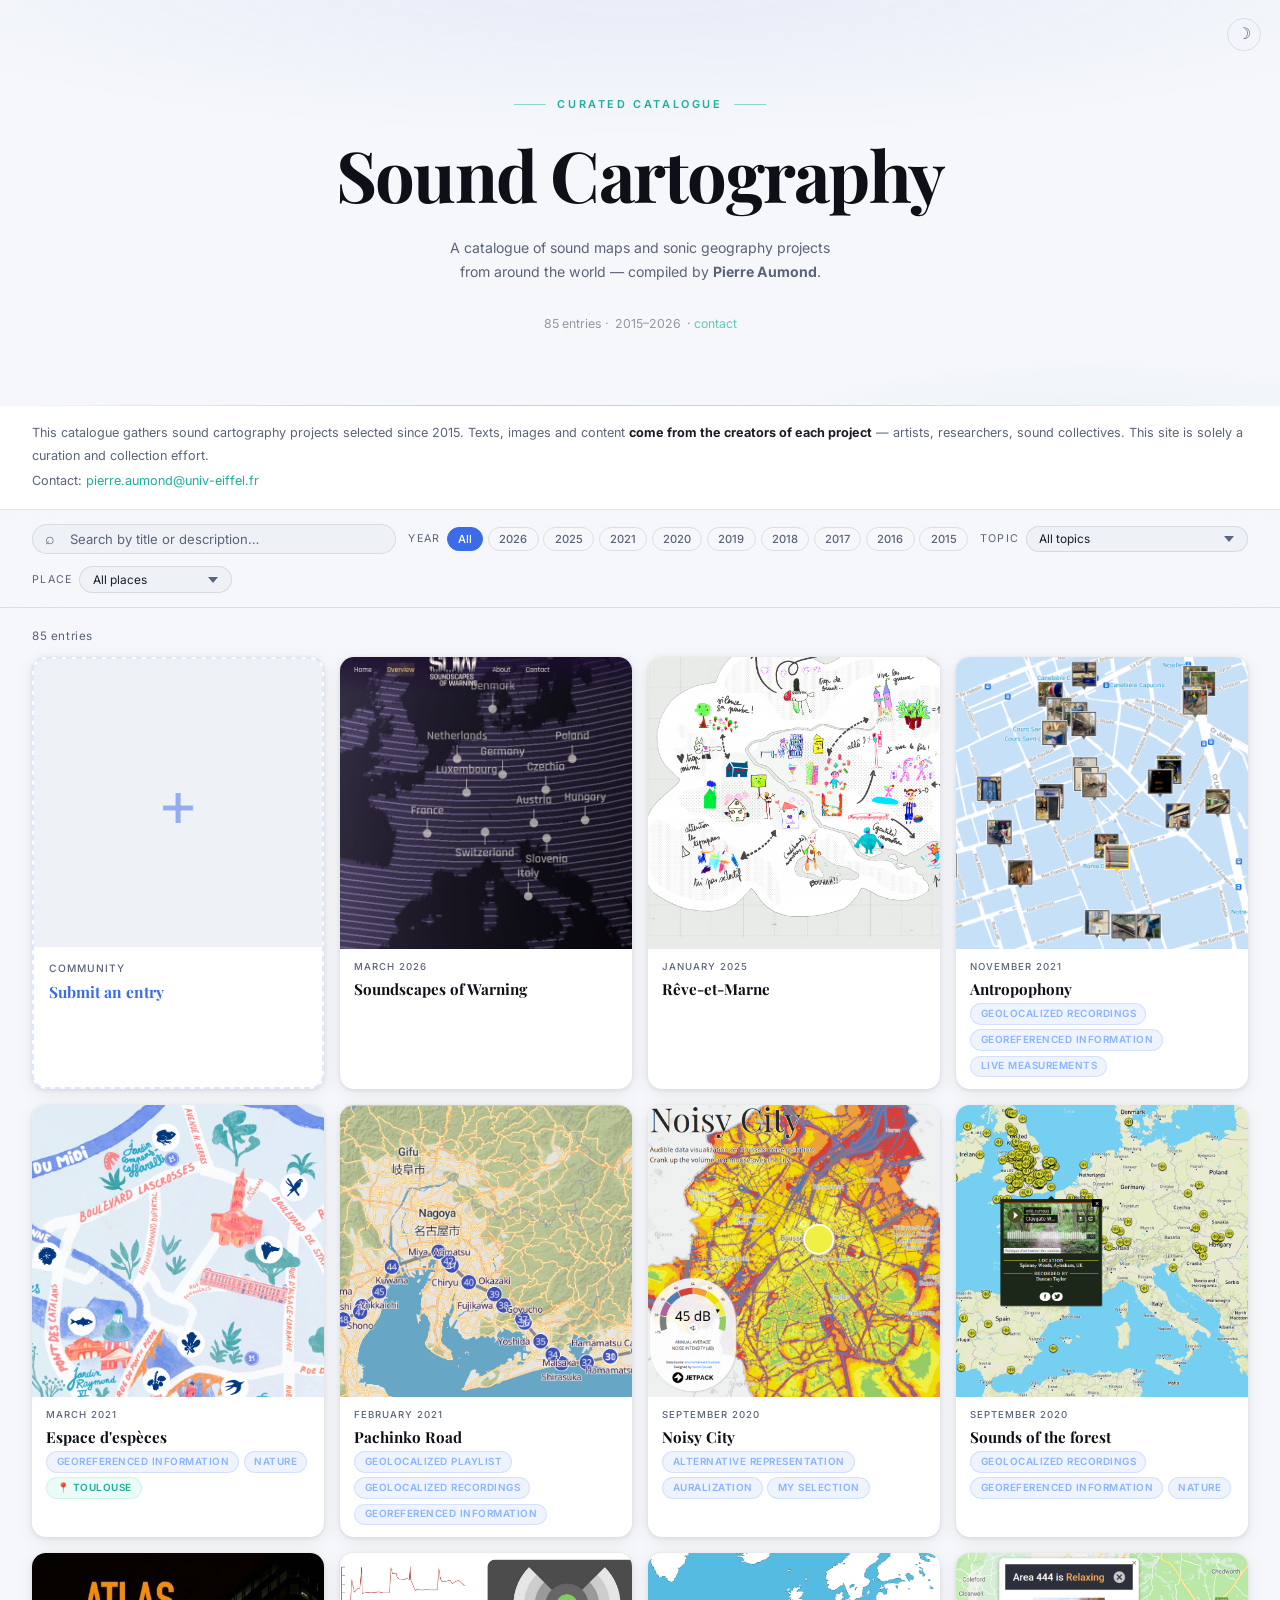
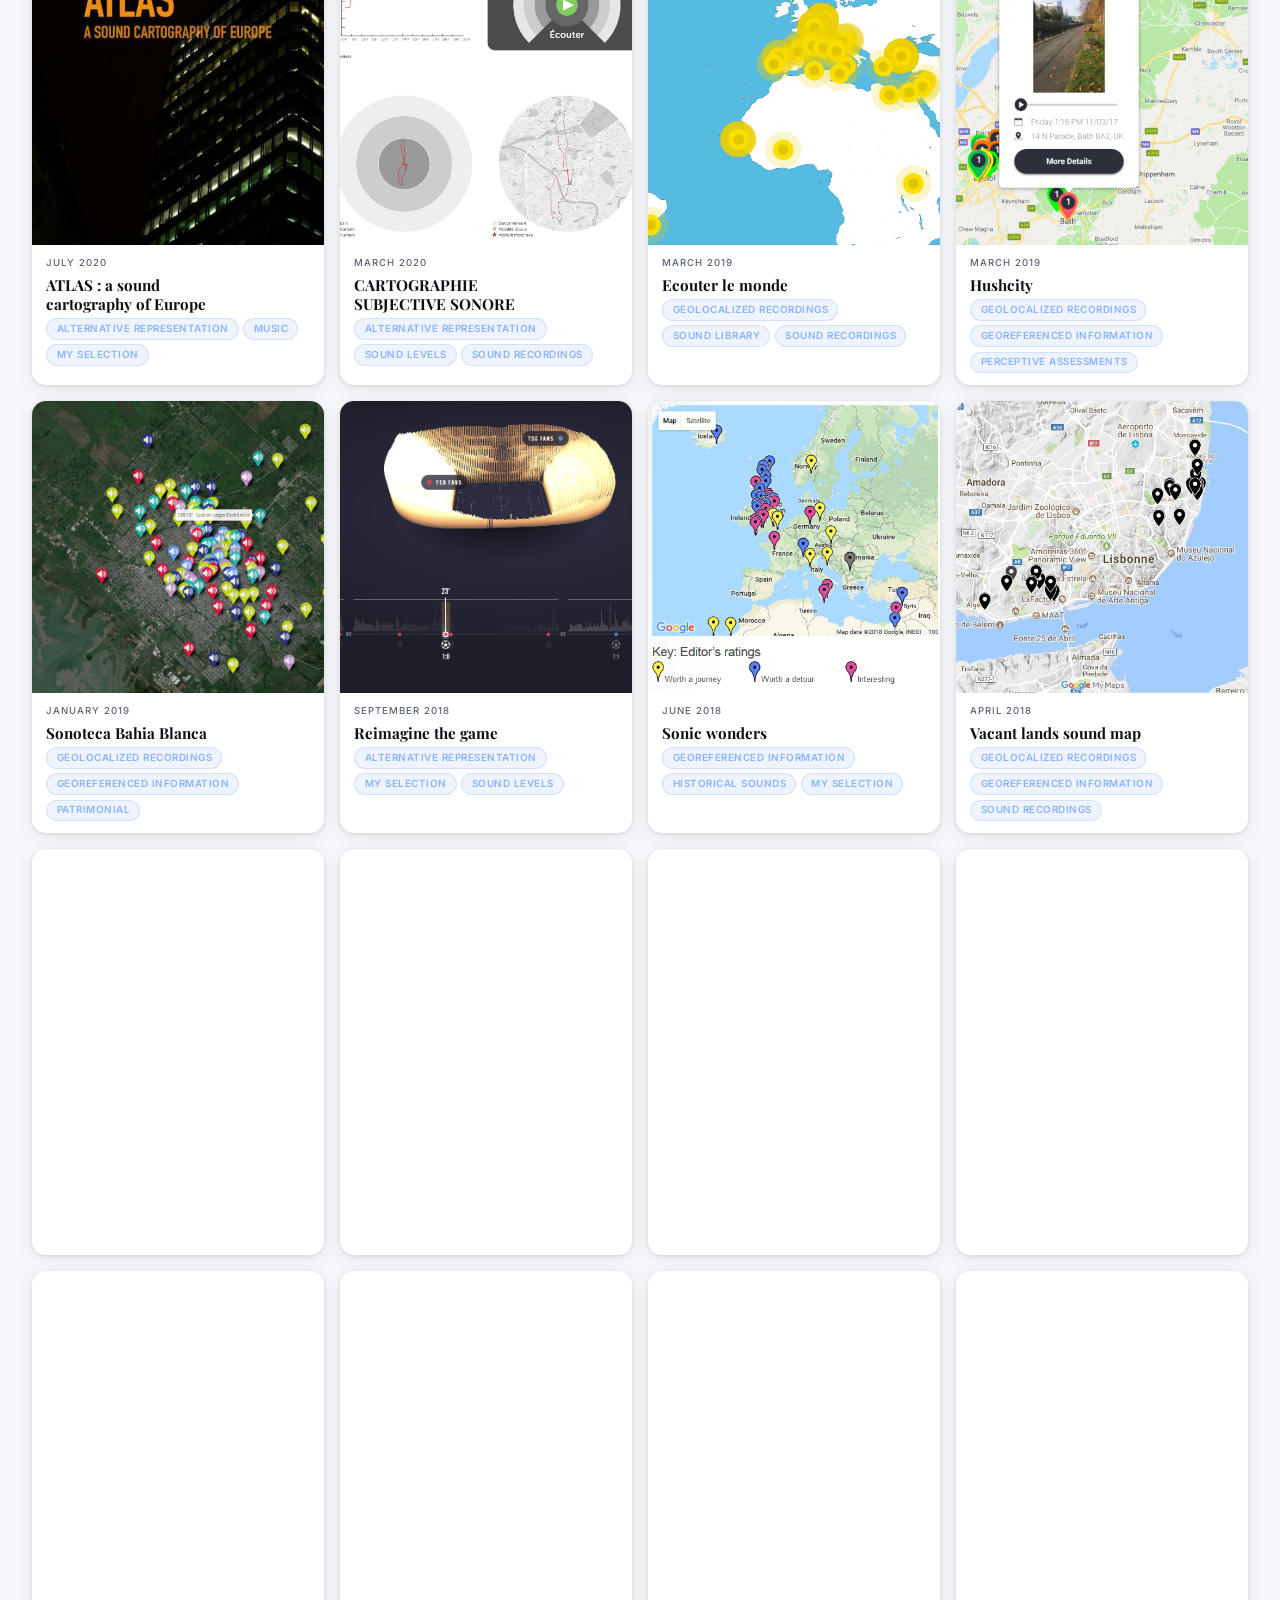
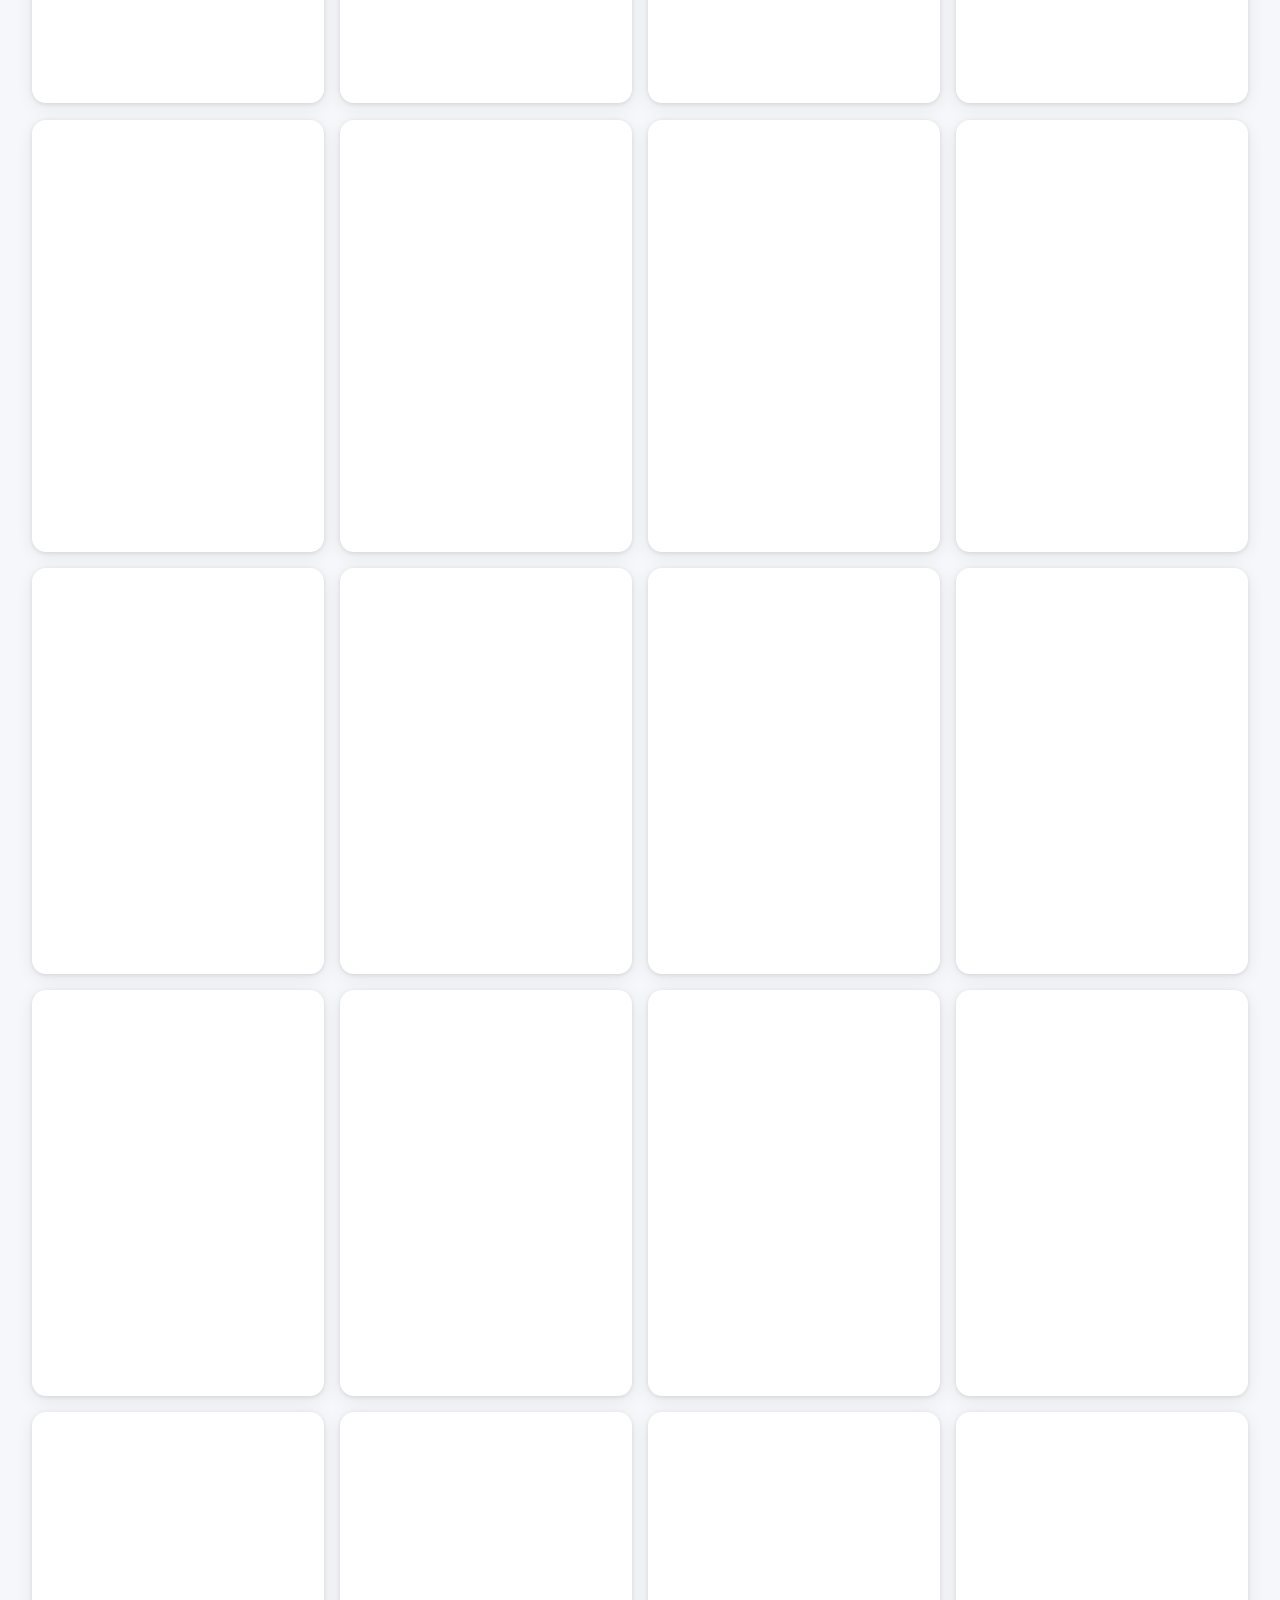
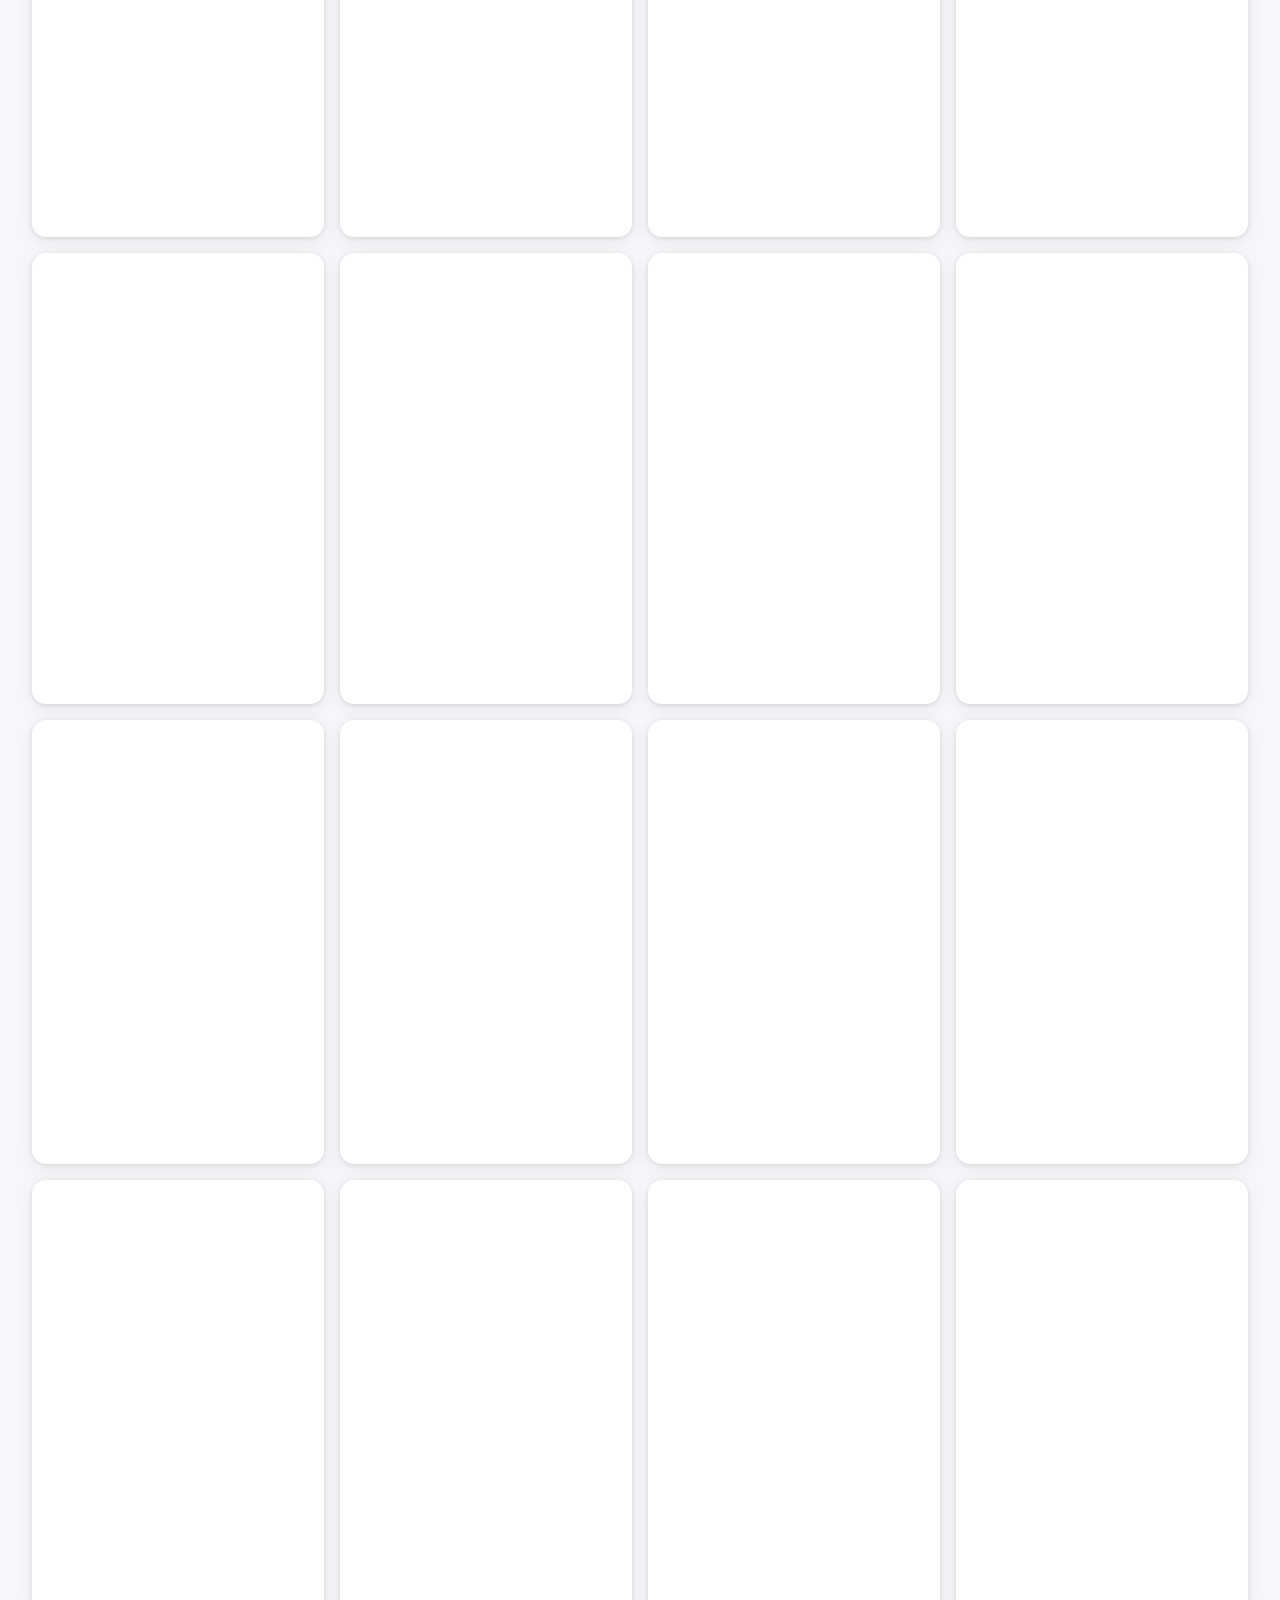
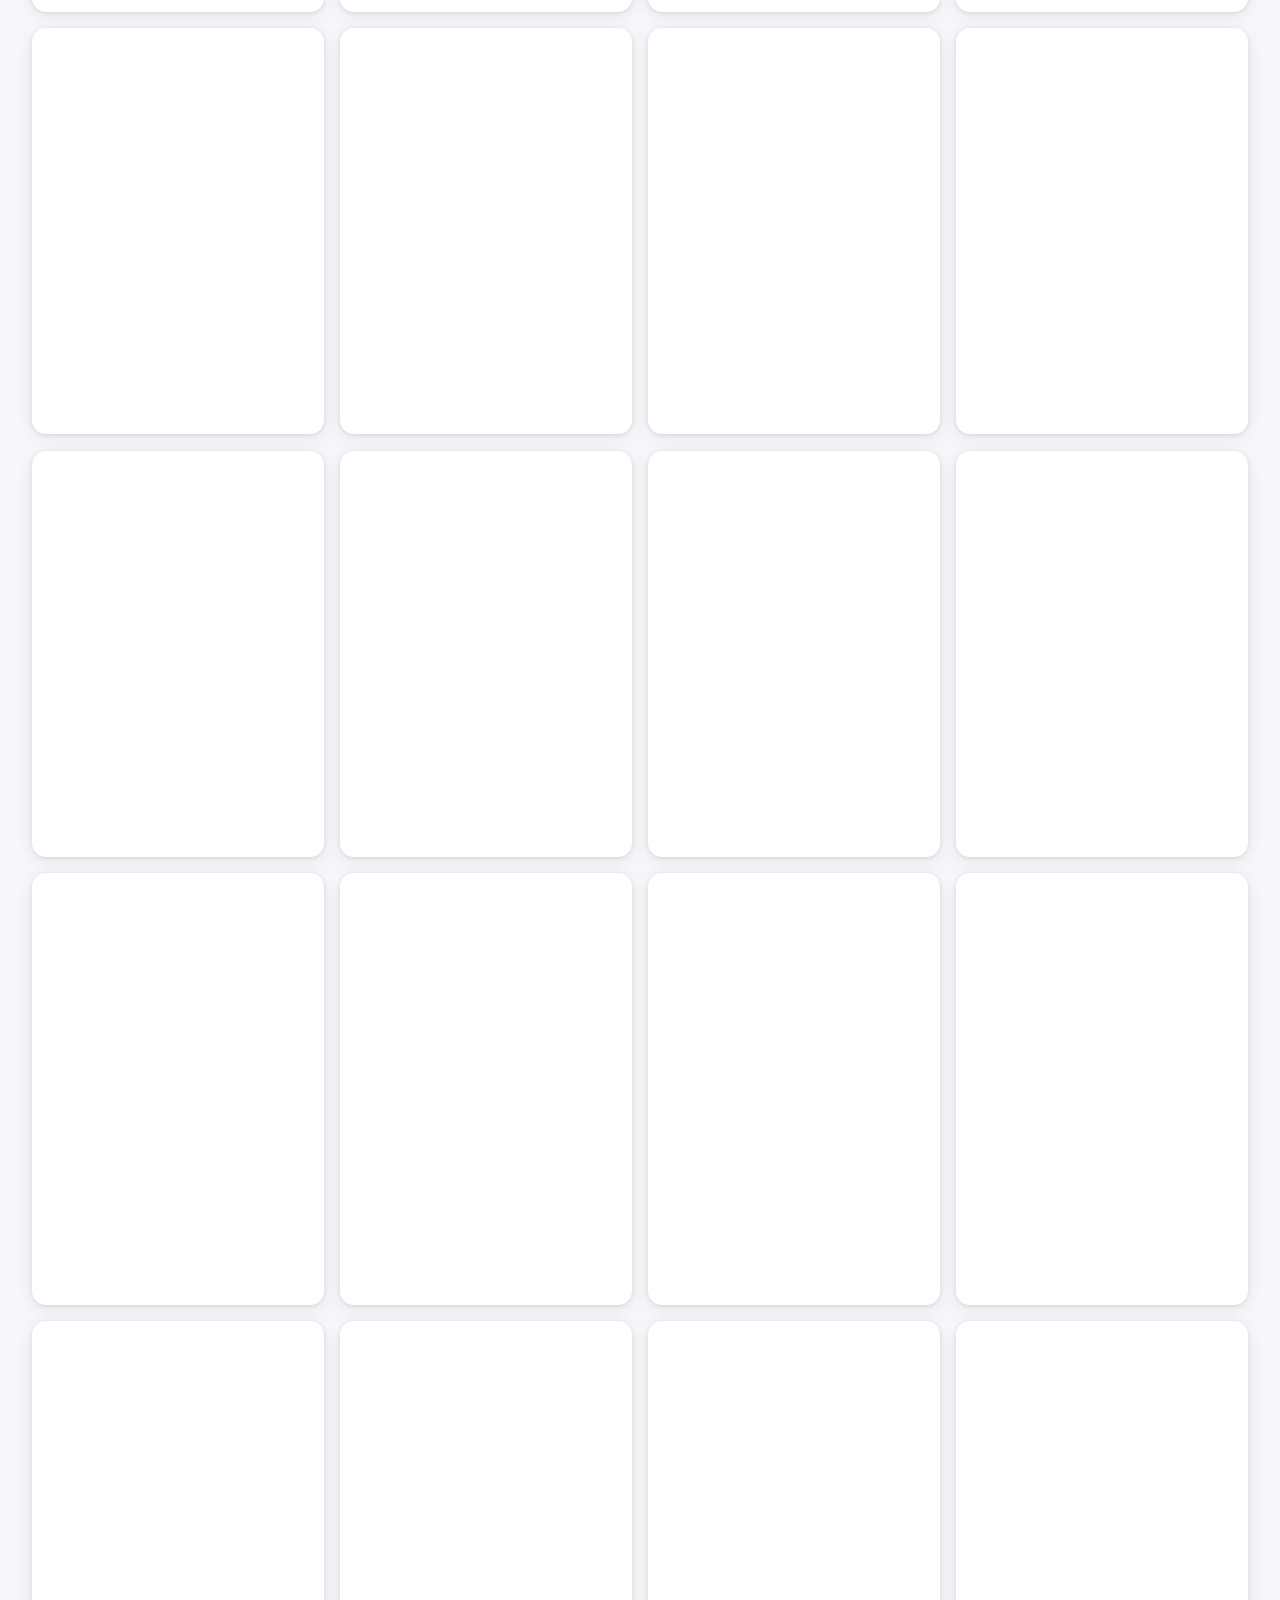
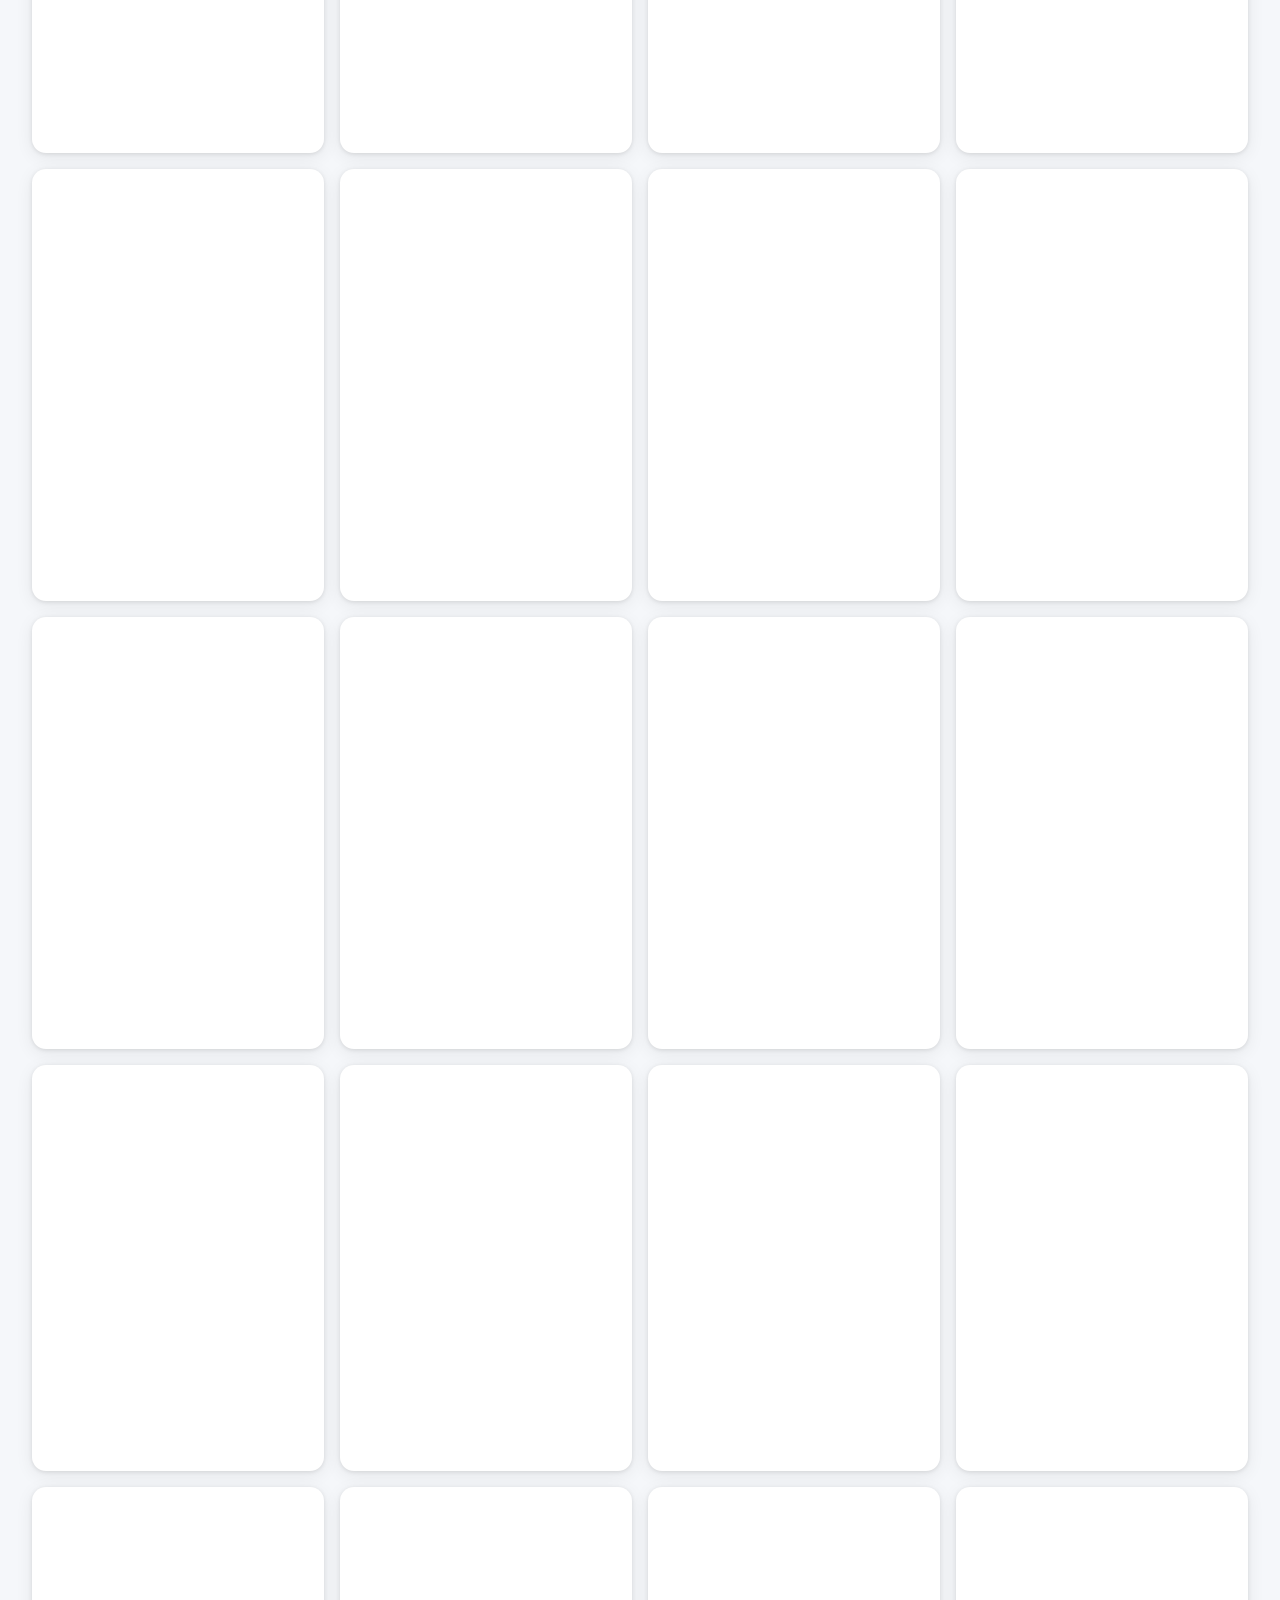
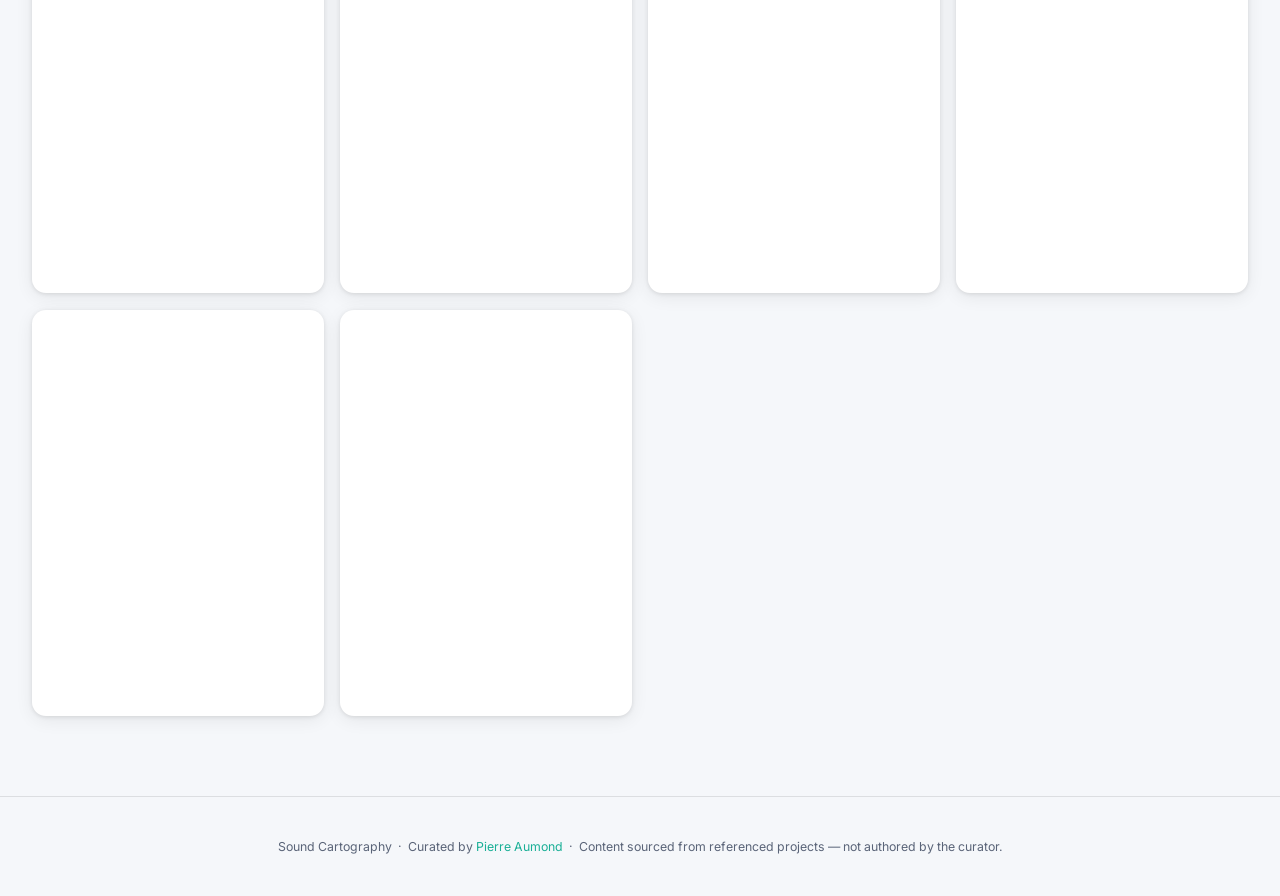
==== commit ea728a09: "UX: light/dark toggle button — persisted to localStorage" ====
--- a/index.html
+++ b/index.html
@@ -9,6 +9,7 @@
   <link rel="preconnect" href="https://fonts.gstatic.com" crossorigin>
   <link href="https://fonts.googleapis.com/css2?family=Inter:wght@300;400;500;600&family=Playfair+Display:wght@600;700&display=swap" rel="stylesheet">
   <link rel="stylesheet" href="portfolio.css">
+  <script>(function(){var t=localStorage.getItem('theme');if(t)document.documentElement.setAttribute('data-theme',t);})();</script>
   <!-- GoatCounter analytics -->
   <script data-goatcounter="https://soundcartography.goatcounter.com/count"
           async src="//gc.zgo.at/count.js"></script>
@@ -25,6 +26,7 @@
 </head>
 <body>
 <header class="site-header">
+  <button class="theme-toggle" id="theme-toggle" aria-label="Toggle light/dark mode" title="Toggle light/dark mode">&#9728;</button>
   <p class="site-eyebrow">Curated catalogue</p>
   <h1 class="site-title">Sound Cartography</h1>
   <p class="site-subtitle">A catalogue of sound maps and sonic geography projects from around the world —
@@ -200,5 +202,6 @@
     .catch(function(){counter.textContent='Error loading entries.';});
 })();
 </script>
+<script>(function(){var root=document.documentElement;var btn=document.getElementById('theme-toggle');function isDark(){var t=root.getAttribute('data-theme');return t?t==='dark':!window.matchMedia('(prefers-color-scheme:light)').matches;}function sync(){btn.textContent=isDark()?'☀':'☽';}btn.addEventListener('click',function(){var n=isDark()?'light':'dark';root.setAttribute('data-theme',n);localStorage.setItem('theme',n);sync();});sync();})();</script>
 </body>
 </html>
--- a/portfolio.css
+++ b/portfolio.css
@@ -28,6 +28,29 @@
       radial-gradient(ellipse 45% 35% at 85% 110%,rgba(26,175,150,.06) 0%,transparent 60%);
   }
 }
+/* ── Manual theme overrides (localStorage) ── */
+[data-theme="light"]{
+  --bg:#f5f7fa;--surface:#ffffff;--surface2:#eef1f6;
+  --border:rgba(0,0,0,.10);
+  --accent:#3a6be8;--accent2:#1aaf96;
+  --accent-glow:rgba(58,107,232,.18);
+  --accent-subtle:color-mix(in oklch,#3a6be8 12%,transparent);
+  --text:#1a1d26;--text-dim:#5a6478;--heading:#0d1117;
+  --header-grad:
+    radial-gradient(ellipse 90% 55% at 50% -5%,rgba(58,107,232,.08) 0%,transparent 70%),
+    radial-gradient(ellipse 45% 35% at 85% 110%,rgba(26,175,150,.06) 0%,transparent 60%);
+}
+[data-theme="dark"]{
+  --bg:#08090b;--surface:#111318;--surface2:#181d26;
+  --border:rgba(255,255,255,.11);
+  --accent:#6495f0;--accent2:#3ecfb2;
+  --accent-glow:rgba(100,149,240,.22);
+  --accent-subtle:color-mix(in oklch,#6495f0 18%,transparent);
+  --text:#d4ddf2;--text-dim:#7088a8;--heading:#f2f5ff;
+  --header-grad:
+    radial-gradient(ellipse 90% 55% at 50% -5%,rgba(100,149,240,.14) 0%,transparent 70%),
+    radial-gradient(ellipse 45% 35% at 85% 110%,rgba(62,207,178,.09) 0%,transparent 60%);
+}
 html{scroll-behavior:smooth}
 body{font-family:'Inter',system-ui,sans-serif;background:var(--bg);color:var(--text);line-height:1.6;font-size:15px;-webkit-font-smoothing:antialiased;transition:background .3s,color .3s}
 :focus-visible{outline:2px solid var(--accent);outline-offset:3px;border-radius:var(--radius-sm)}
@@ -46,6 +69,15 @@
   background:var(--header-grad);
   pointer-events:none;
 }
+.theme-toggle{
+  position:absolute;top:1.1rem;right:1.2rem;
+  background:none;border:1px solid var(--border);
+  border-radius:50%;width:2.1rem;height:2.1rem;
+  font-size:1rem;line-height:1;cursor:pointer;
+  color:var(--text-dim);display:flex;align-items:center;justify-content:center;
+  transition:border-color .2s,color .2s;z-index:10;
+}
+.theme-toggle:hover{border-color:var(--accent);color:var(--accent)}
 .site-eyebrow{
   font-size:.68rem;font-weight:600;letter-spacing:.24em;text-transform:uppercase;
   color:var(--accent2);margin-bottom:1.4rem;
@@ -316,3 +348,6 @@
   .card{box-shadow:0 1px 4px rgba(0,0,0,.1),0 4px 18px rgba(0,0,0,.07)}
   .card:hover{box-shadow:0 0 0 1px var(--accent),0 10px 32px var(--accent-glow),0 20px 48px rgba(0,0,0,.1)}
 }
+[data-theme="light"] .controls{background:rgba(245,247,250,.9)}
+[data-theme="light"] .card{box-shadow:0 1px 4px rgba(0,0,0,.1),0 4px 18px rgba(0,0,0,.07)}
+[data-theme="light"] .card:hover{box-shadow:0 0 0 1px var(--accent),0 10px 32px var(--accent-glow),0 20px 48px rgba(0,0,0,.1)}
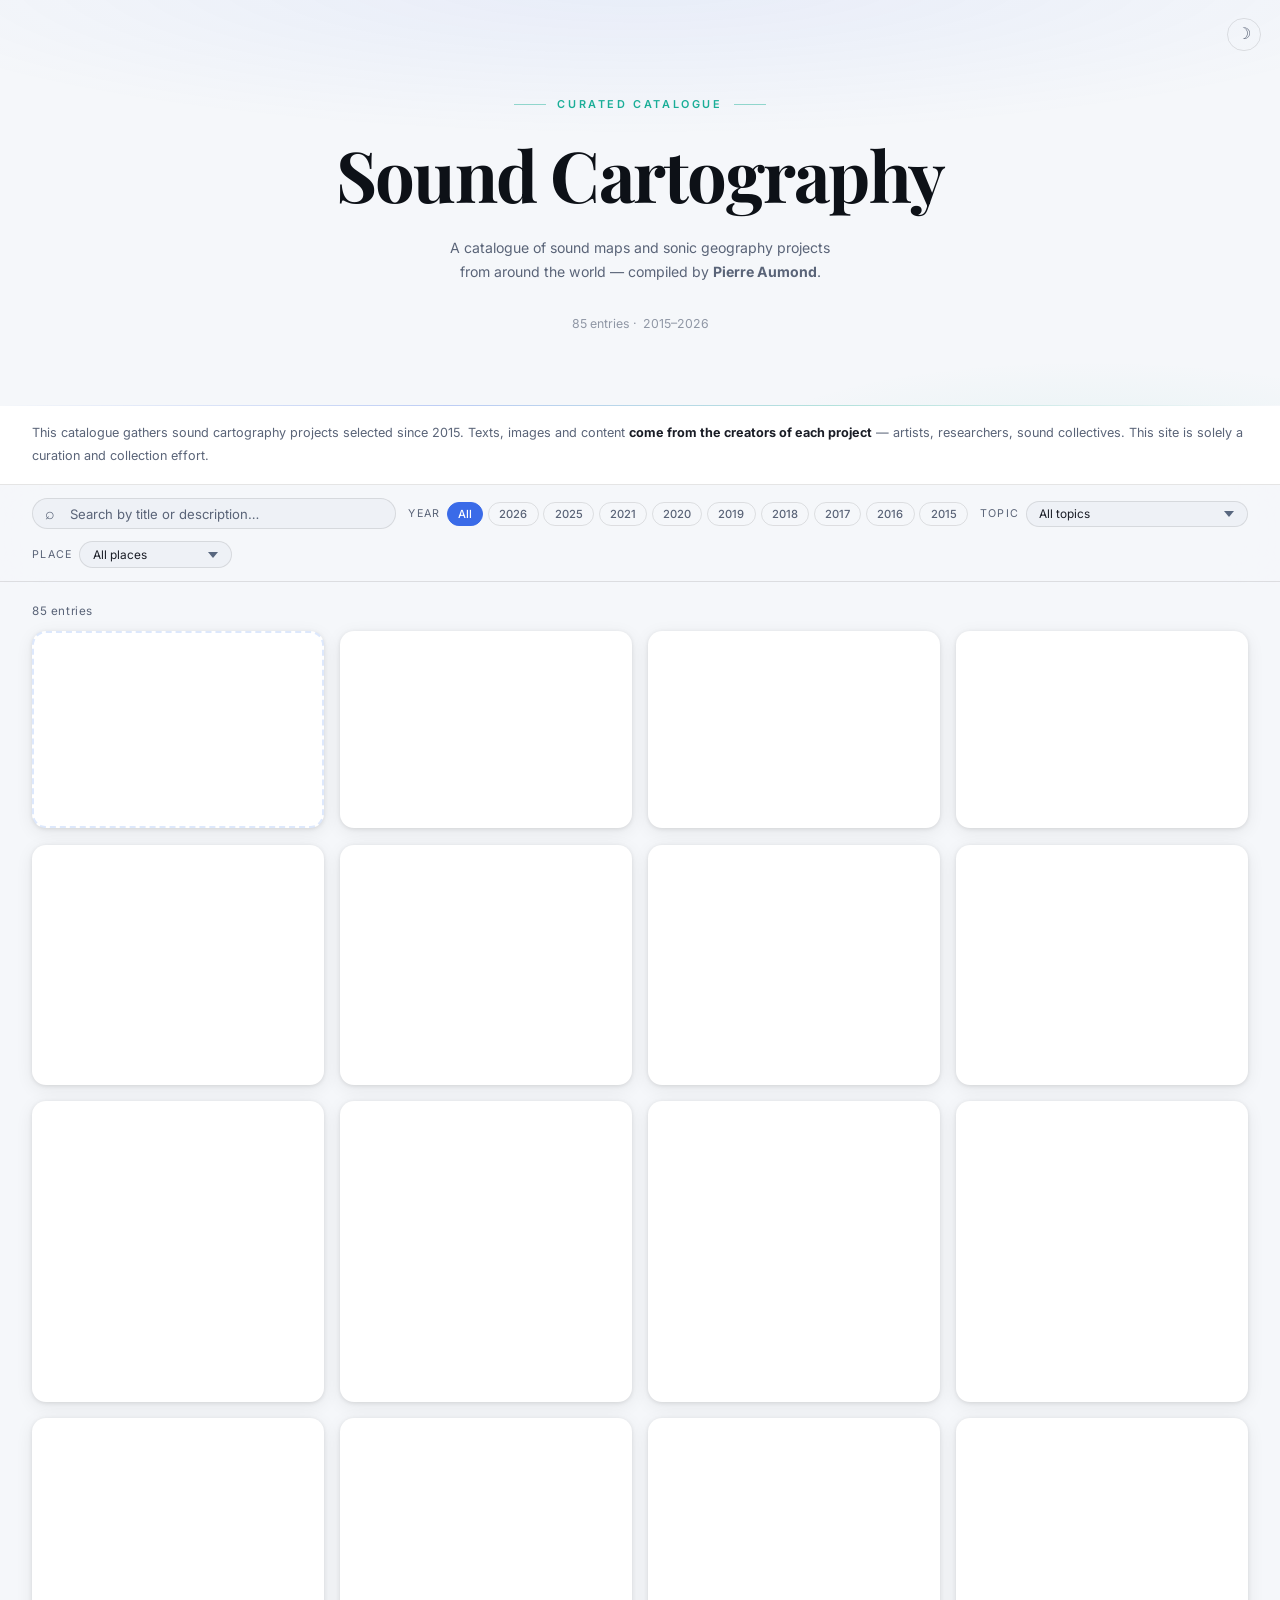
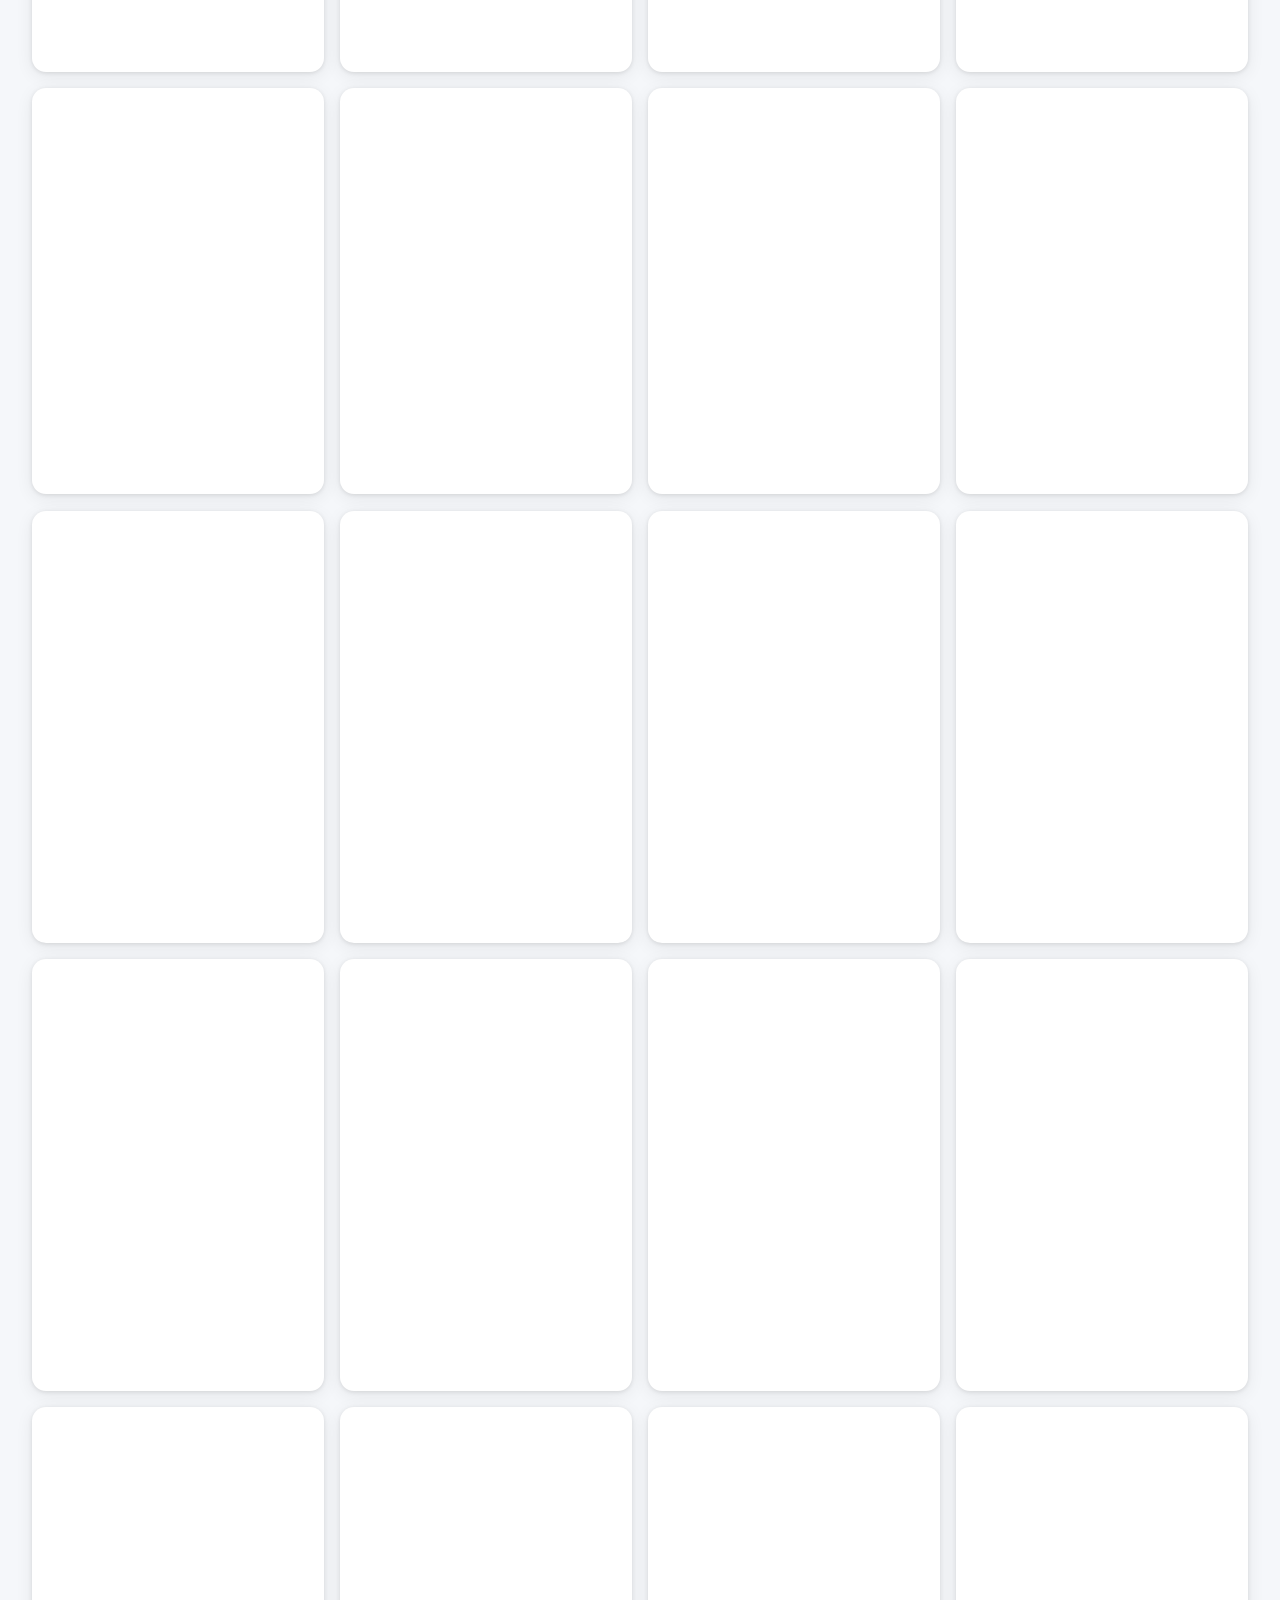
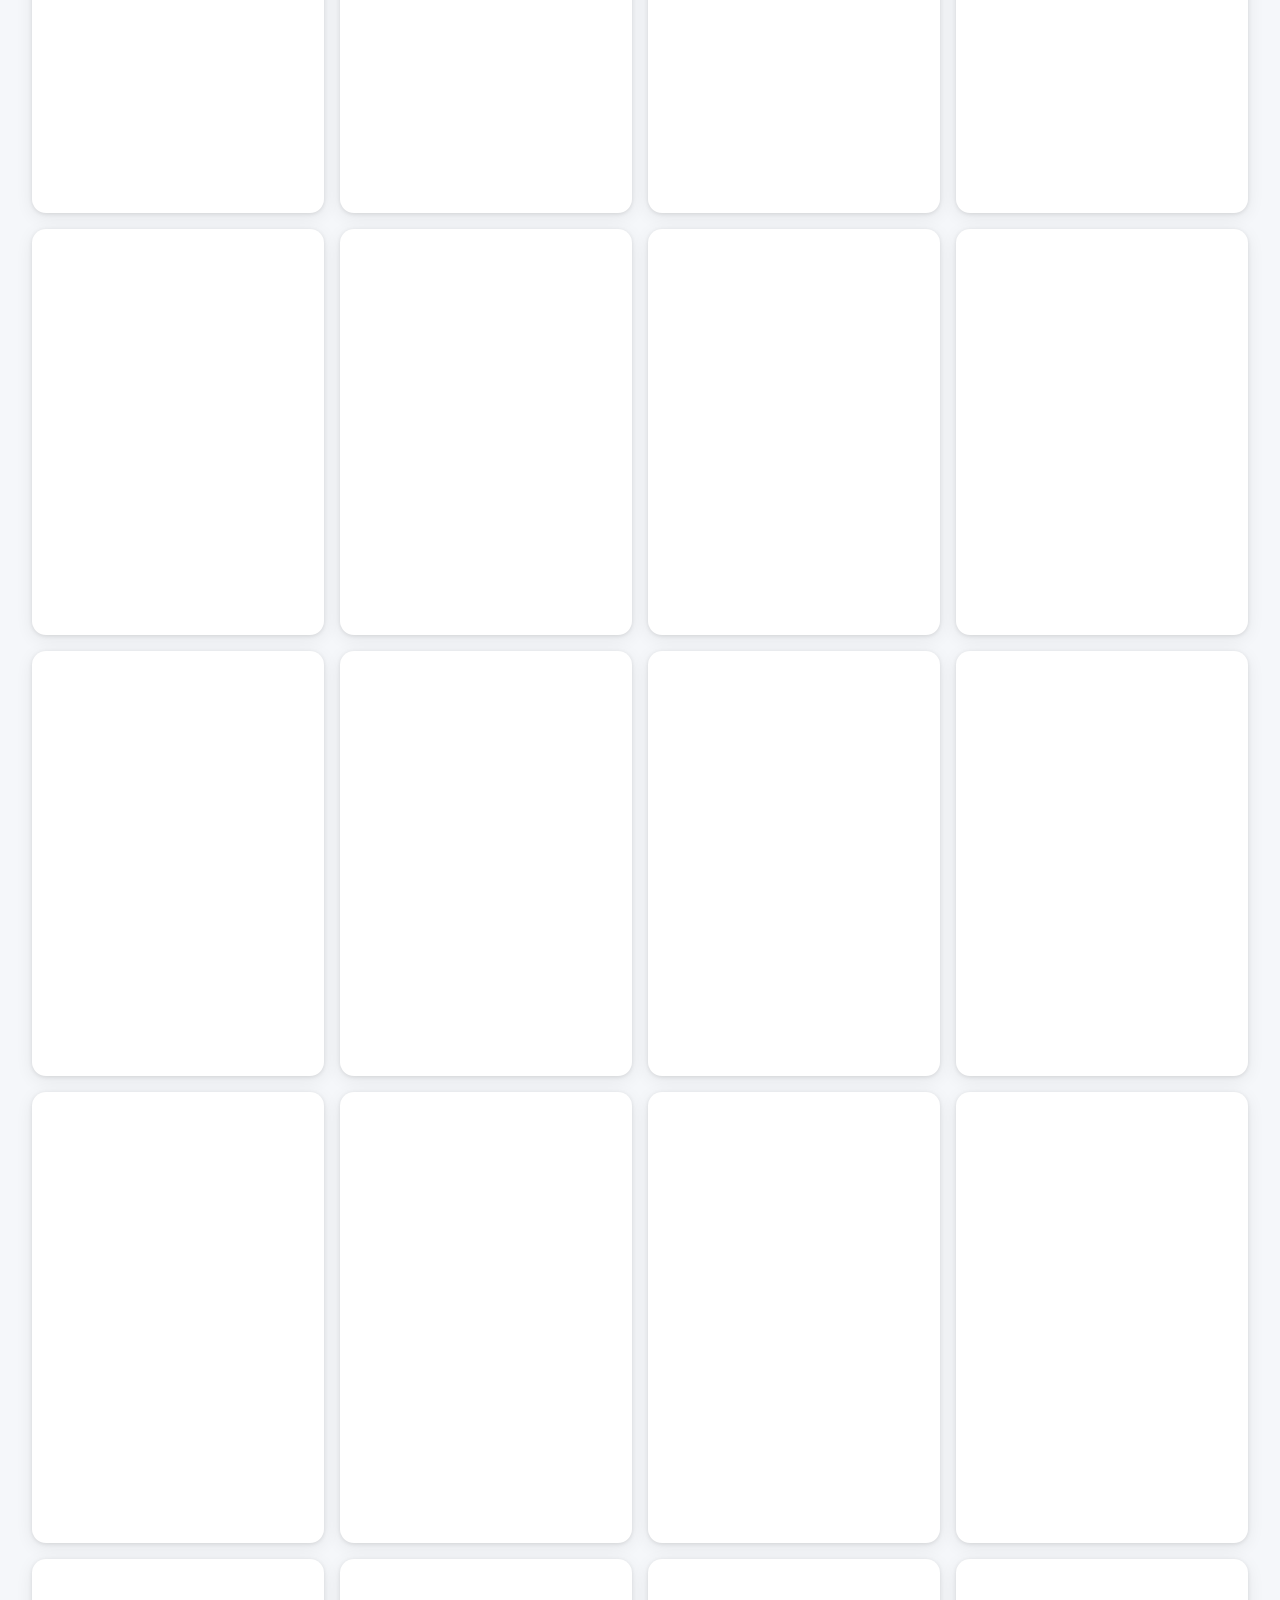
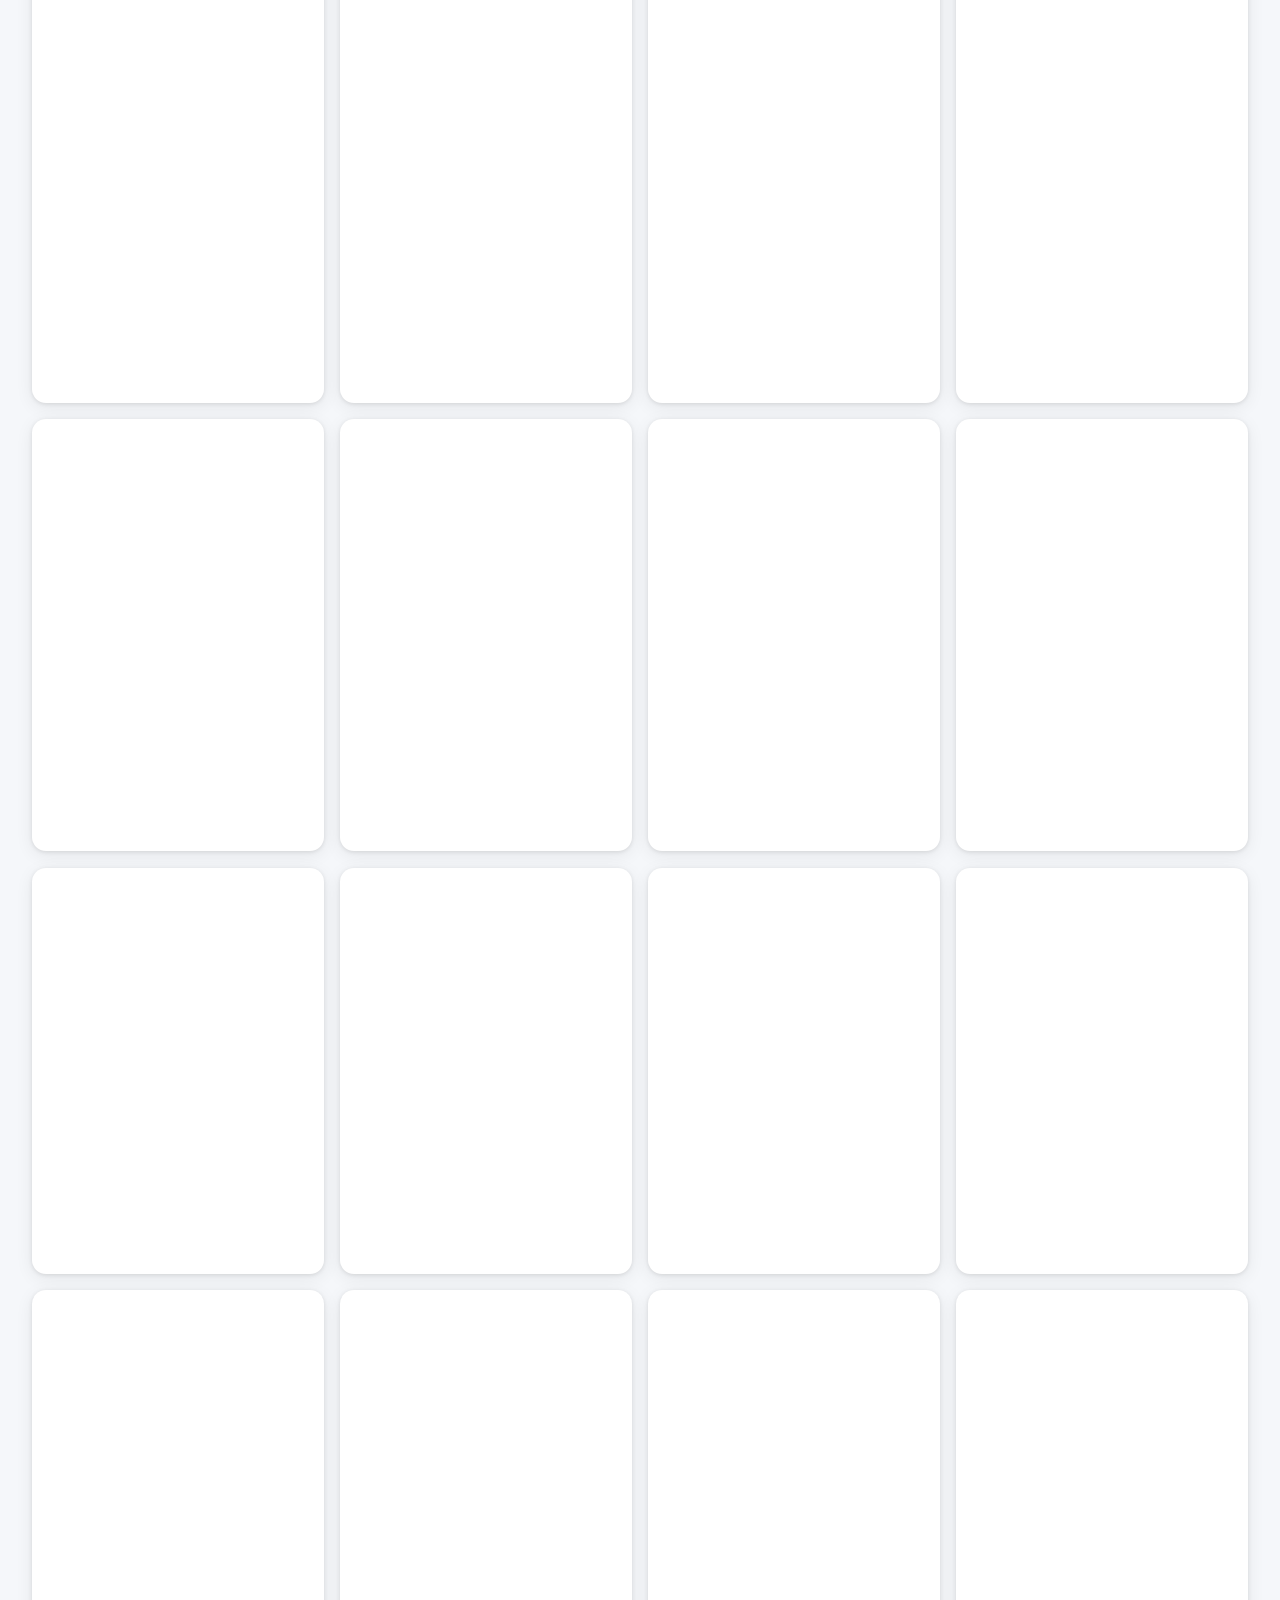
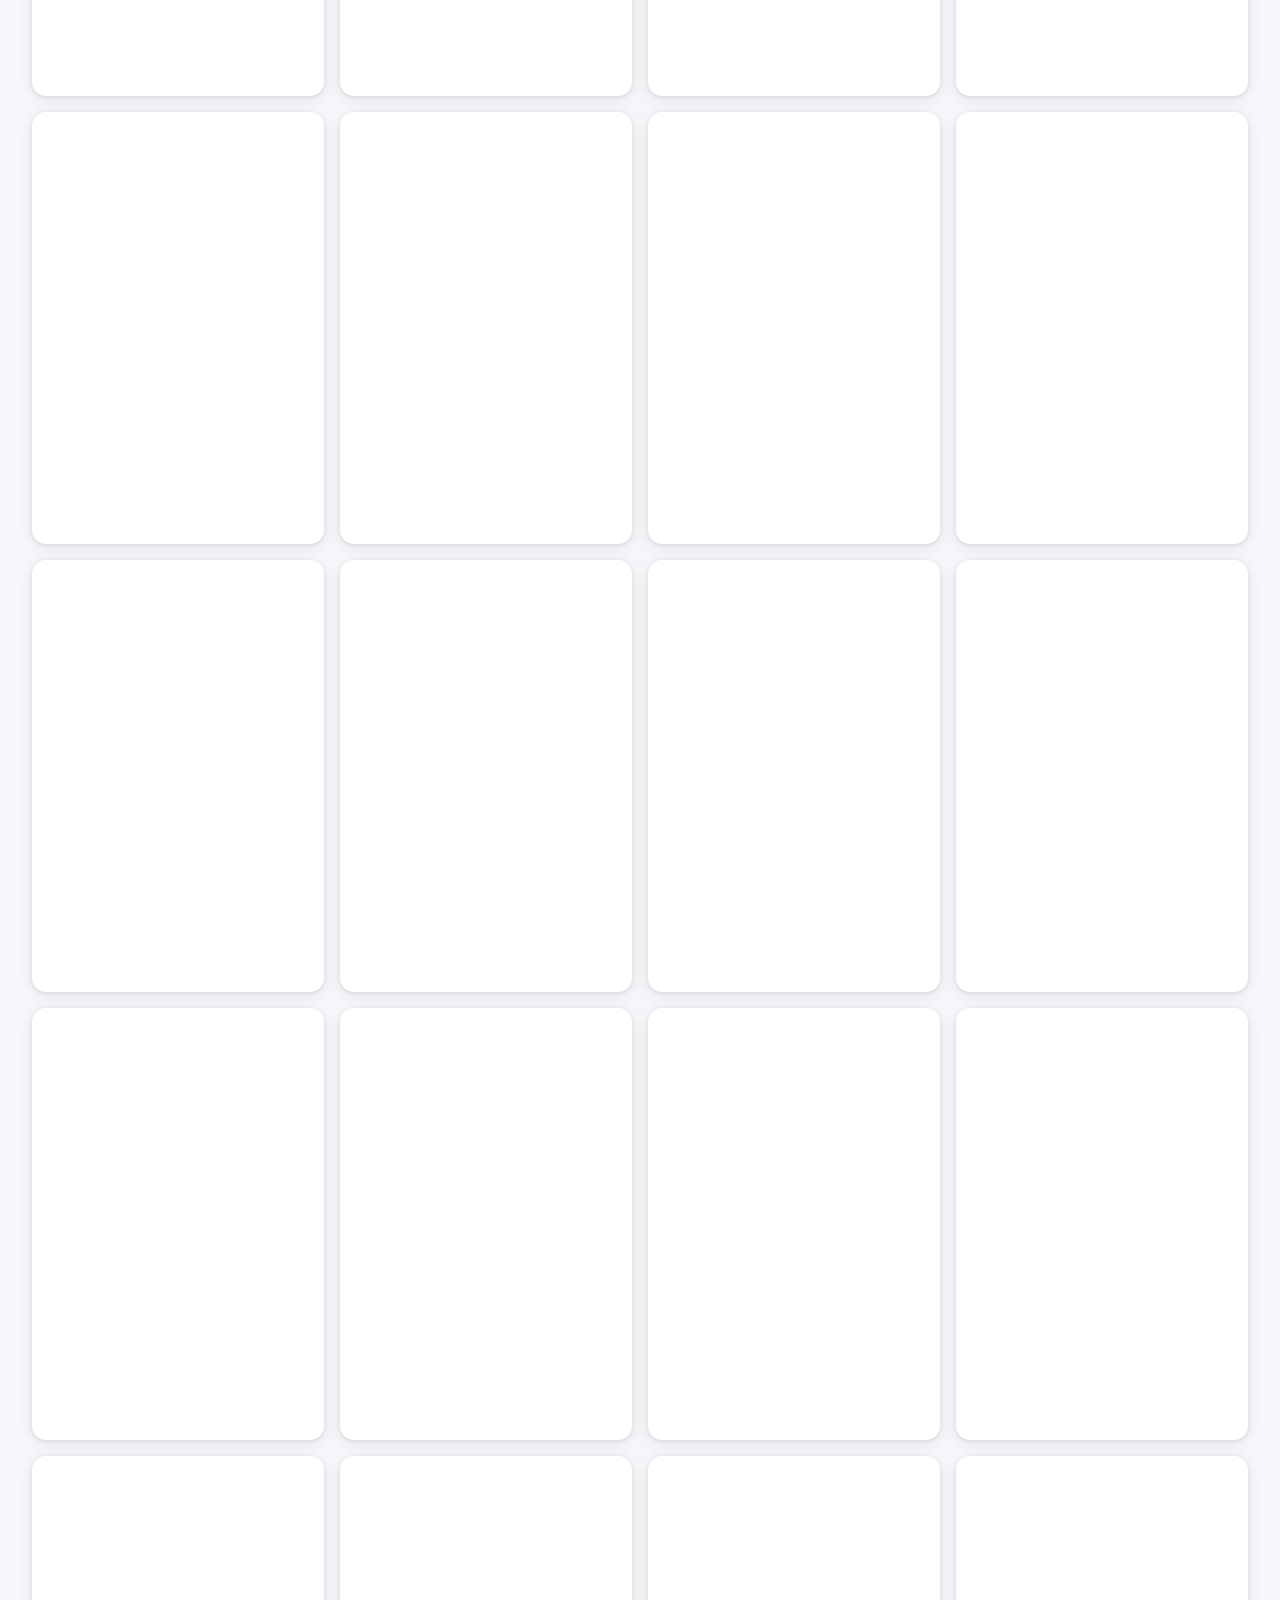
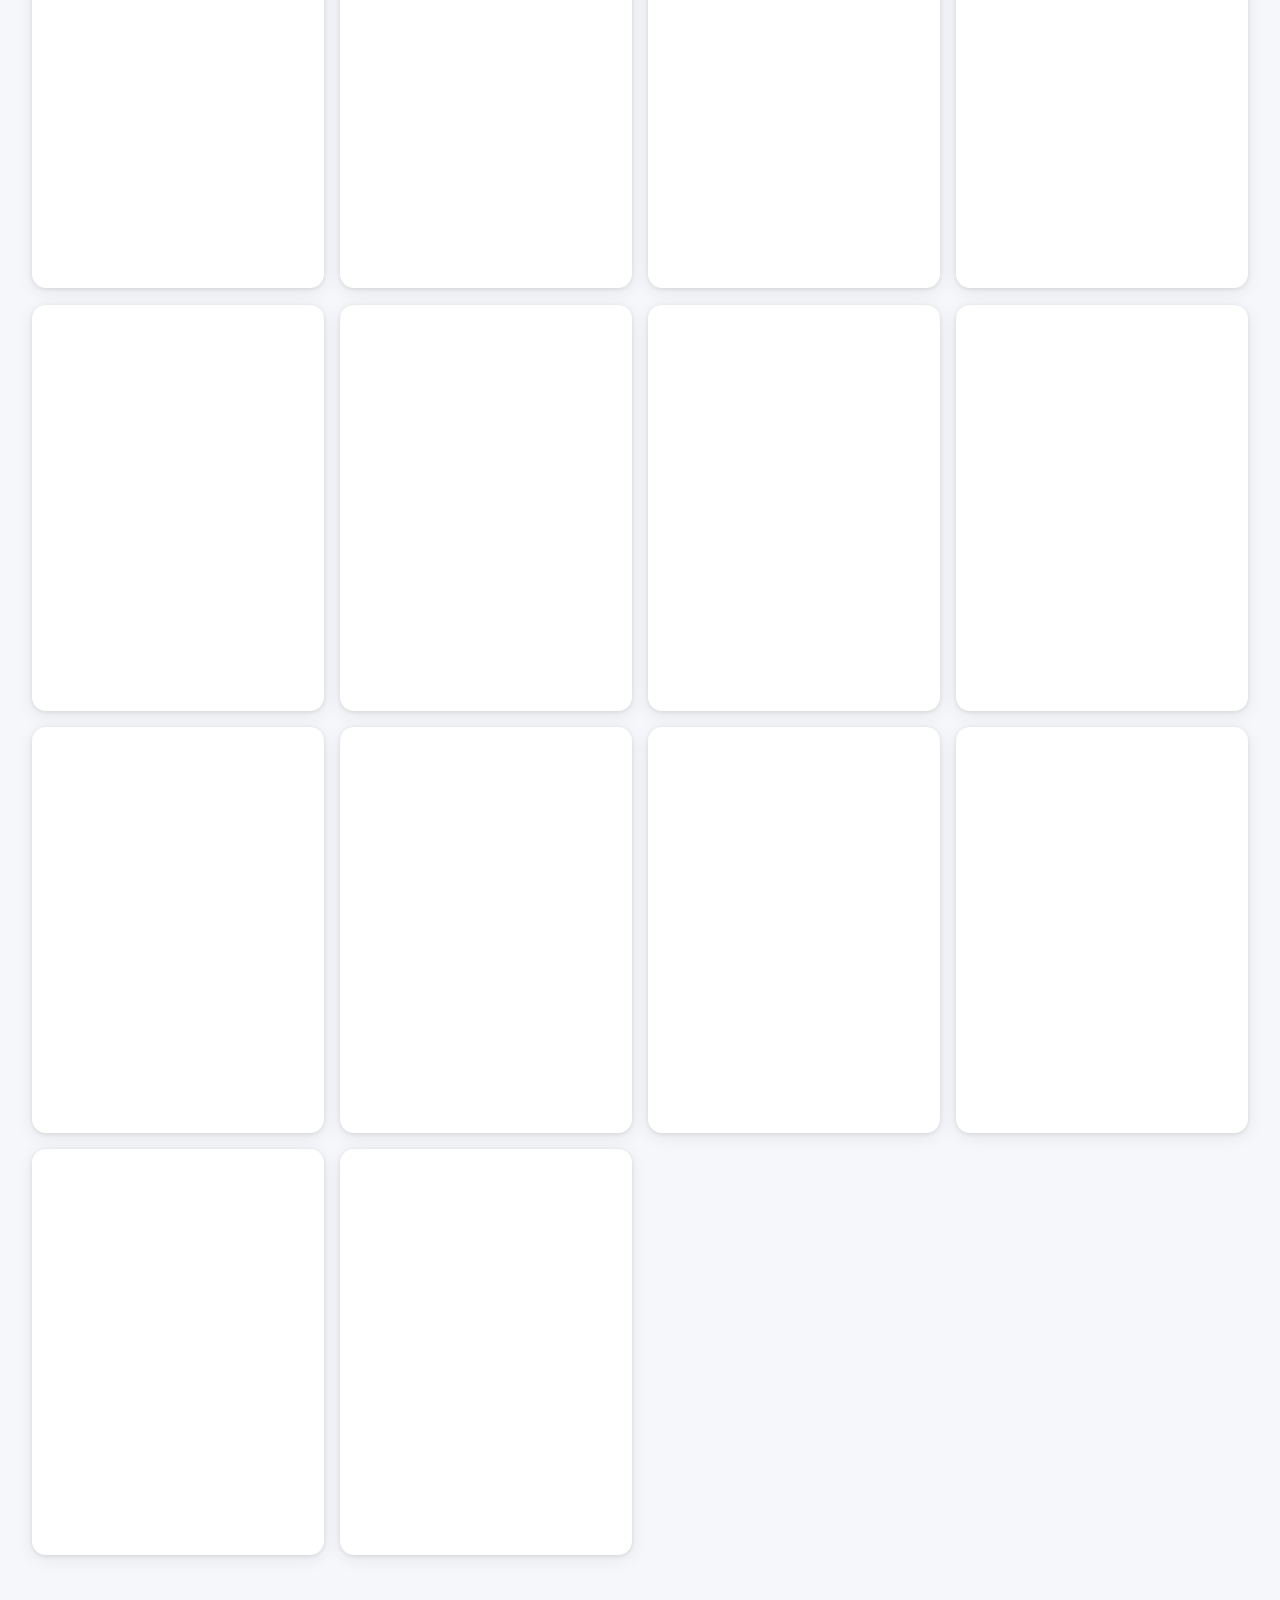
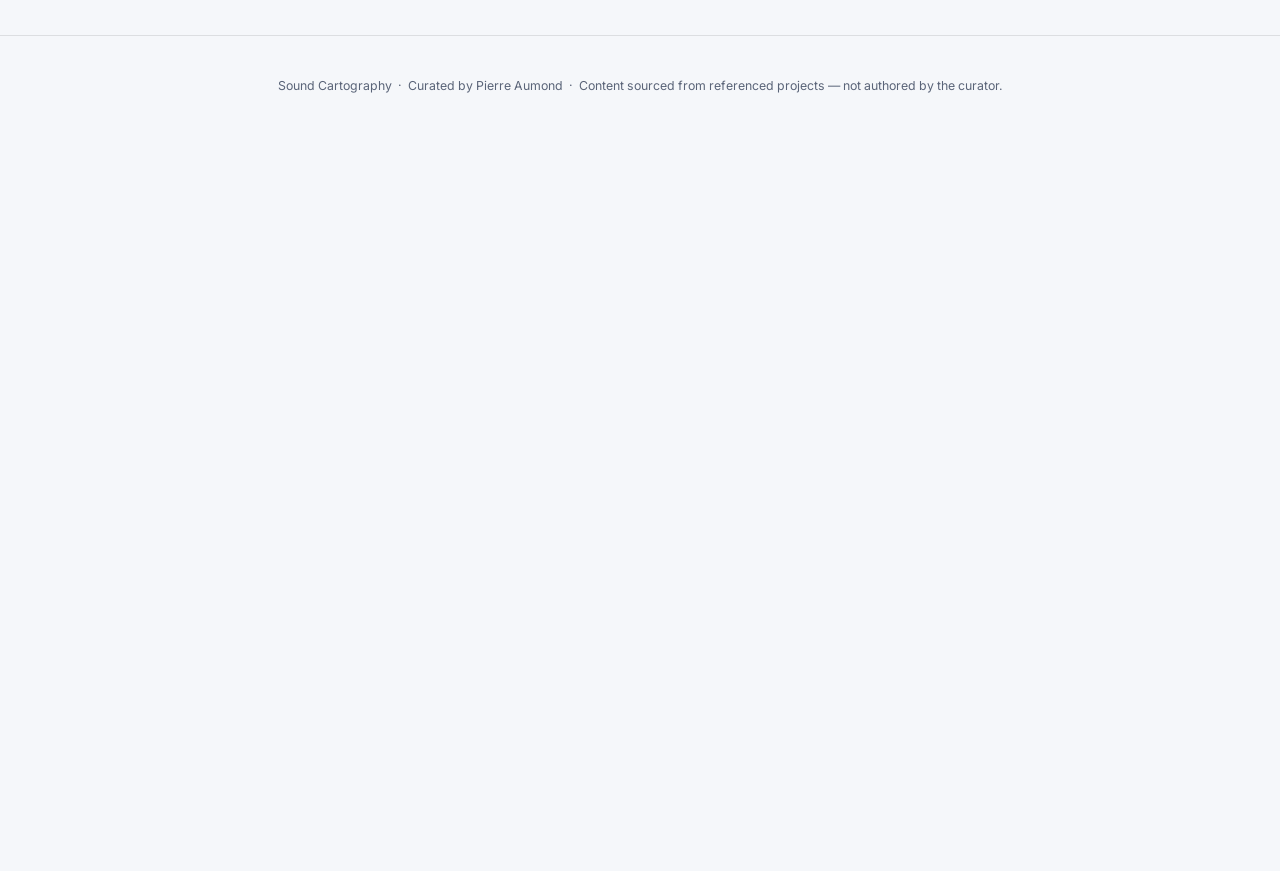
==== commit bbcbe891: "Add favicon, robots.txt, 404 page, og:image — site polish" ====
--- a/index.html
+++ b/index.html
@@ -9,6 +9,7 @@
   <link rel="preconnect" href="https://fonts.gstatic.com" crossorigin>
   <link href="https://fonts.googleapis.com/css2?family=Inter:wght@300;400;500;600&family=Playfair+Display:wght@600;700&display=swap" rel="stylesheet">
   <link rel="stylesheet" href="portfolio.css">
+  <link rel="icon" href="favicon.svg" type="image/svg+xml">
   <script>(function(){var t=localStorage.getItem('theme');if(t)document.documentElement.setAttribute('data-theme',t);})();</script>
   <!-- GoatCounter analytics -->
   <script data-goatcounter="https://soundcartography.goatcounter.com/count"
@@ -19,9 +20,11 @@
   <meta property="og:title"       content="Sound Cartography — Catalogue of Sound Maps">
   <meta property="og:description" content="A curated catalogue of sound maps and related projects from around the world. Compiled by Pierre Aumond.">
   <meta property="og:url"         content="https://pierromond.github.io/SoundCartography/index.html">
+  <meta property="og:image"       content="https://pierromond.github.io/SoundCartography/media/sow.png">
   <meta name="twitter:card"        content="summary_large_image">
   <meta name="twitter:title"       content="Sound Cartography — Catalogue of Sound Maps">
   <meta name="twitter:description" content="A curated catalogue of sound maps and related projects from around the world. Compiled by Pierre Aumond.">
+  <meta name="twitter:image"       content="https://pierromond.github.io/SoundCartography/media/sow.png">
   <script type="application/ld+json">{"@context":"https://schema.org","@type":"CollectionPage","name":"Sound Cartography — Catalogue of Sound Maps","description":"A curated catalogue of sound maps and related projects from around the world. Compiled by Pierre Aumond.","url":"https://pierromond.github.io/SoundCartography/index.html","author":{"@type":"Person","name":"Pierre Aumond"},"numberOfItems":85}</script>
 </head>
 <body>
@@ -31,8 +34,7 @@
   <h1 class="site-title">Sound Cartography</h1>
   <p class="site-subtitle">A catalogue of sound maps and sonic geography projects from around the world —
     compiled by <strong>Pierre Aumond</strong>.</p>
-  <p class="site-meta" id="header-count">Loading…&nbsp;·&nbsp; 2015–2026 &nbsp;·&nbsp;
-    <a href="mailto:pierre.aumond@univ-eiffel.fr">contact</a></p>
+  <p class="site-meta" id="header-count">Loading…&nbsp;·&nbsp; 2015–2026</p>
 </header>
 <span class="wave-sep"></span>
 
@@ -41,7 +43,6 @@
     <p>This catalogue gathers sound cartography projects selected since 2015.
     Texts, images and content <strong>come from the creators of each project</strong>
     &#8212; artists, researchers, sound collectives. This site is solely a curation and collection effort.</p>
-    <p>Contact: <a href="mailto:pierre.aumond@univ-eiffel.fr">pierre.aumond@univ-eiffel.fr</a></p>
   </div>
 </section>
 
@@ -85,8 +86,7 @@
 </main>
 
 <footer class="site-footer">
-  <p>Sound Cartography &nbsp;·&nbsp; Curated by
-    <a href="mailto:pierre.aumond@univ-eiffel.fr">Pierre Aumond</a>
+  <p>Sound Cartography &nbsp;·&nbsp; Curated by Pierre Aumond
     &nbsp;·&nbsp; Content sourced from referenced projects — not authored by the curator.</p>
 </footer>
 <script>
@@ -183,8 +183,7 @@
       // Update header + counter
       var n=entries.length;
       counter.textContent=n+' entries';
-      headerCount.innerHTML=n+' entries&nbsp;&middot;&nbsp; 2015–2026 &nbsp;&middot;&nbsp;'
-        +'<a href="mailto:pierre.aumond@univ-eiffel.fr">contact</a>';
+      headerCount.innerHTML=n+' entries&nbsp;&middot;&nbsp; 2015–2026';
 
       // Attach events after DOM is ready
       document.querySelectorAll('[data-type="year"]').forEach(function(b){
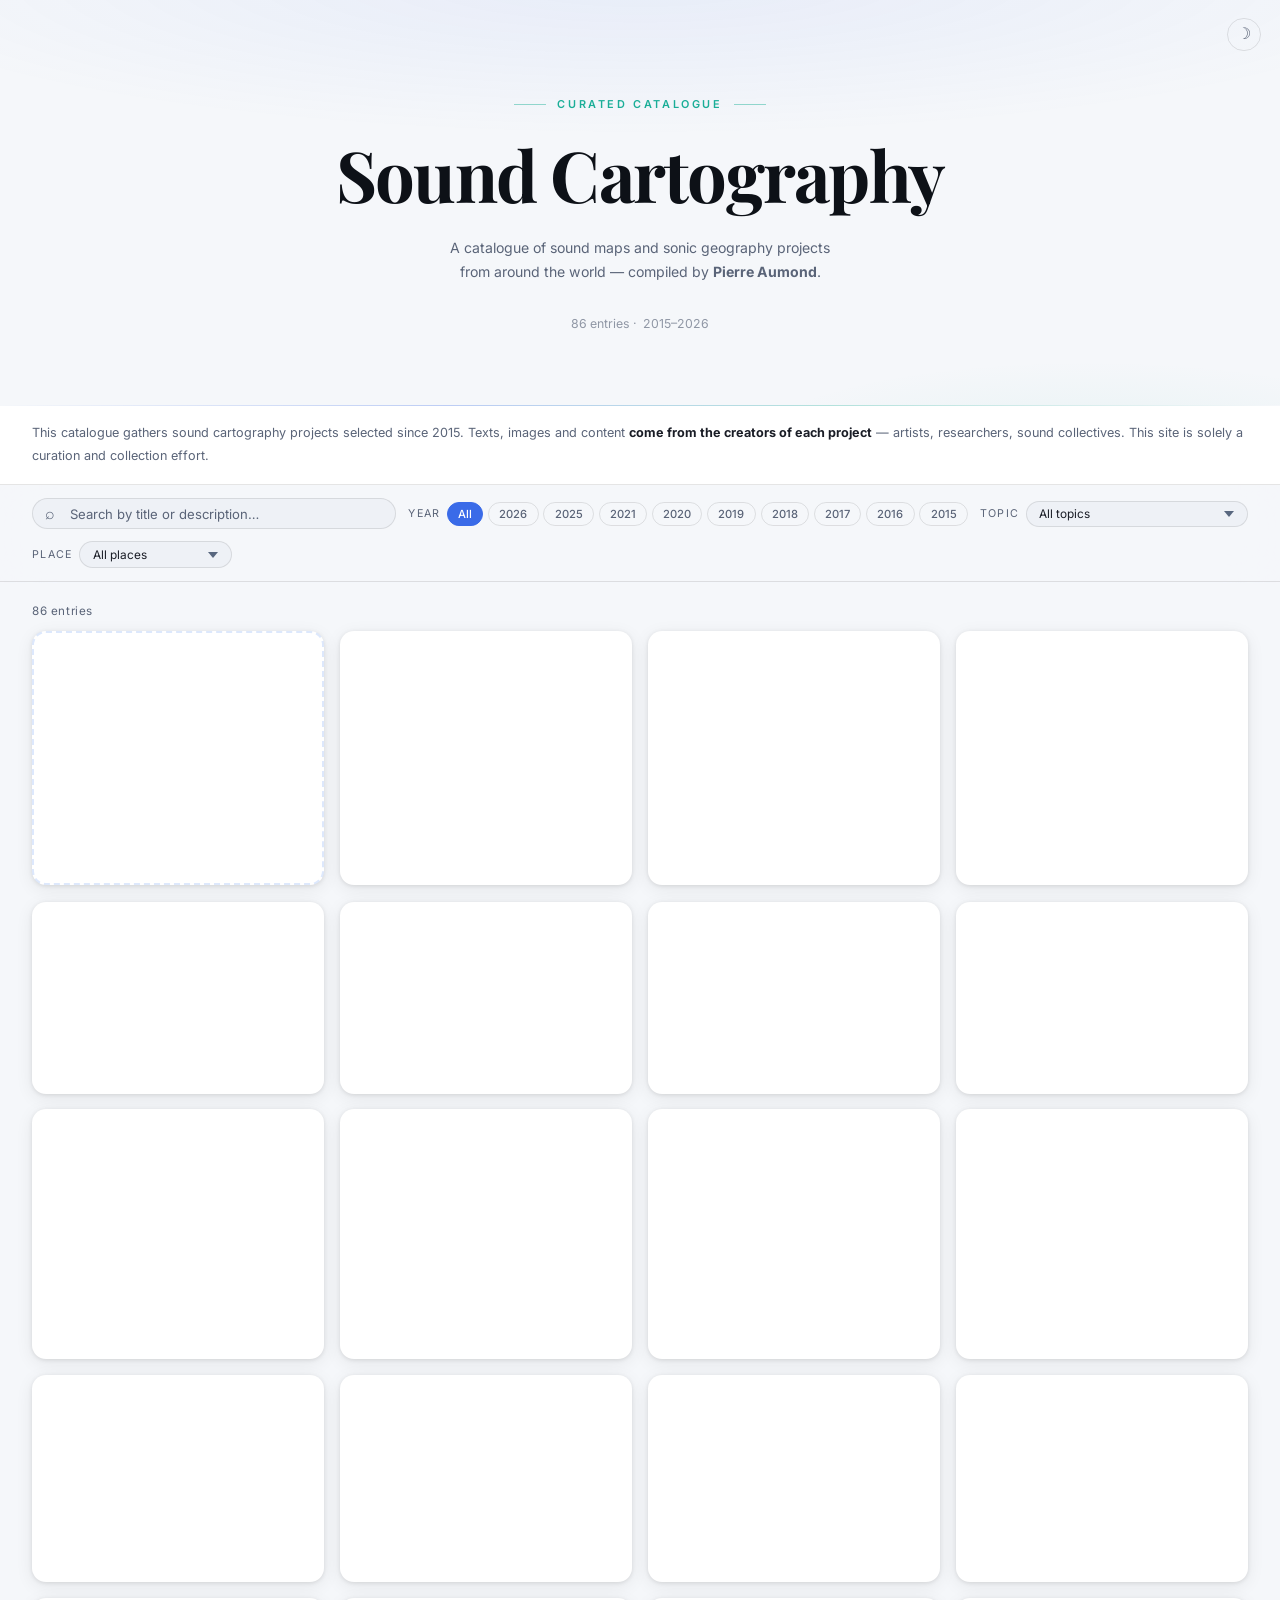
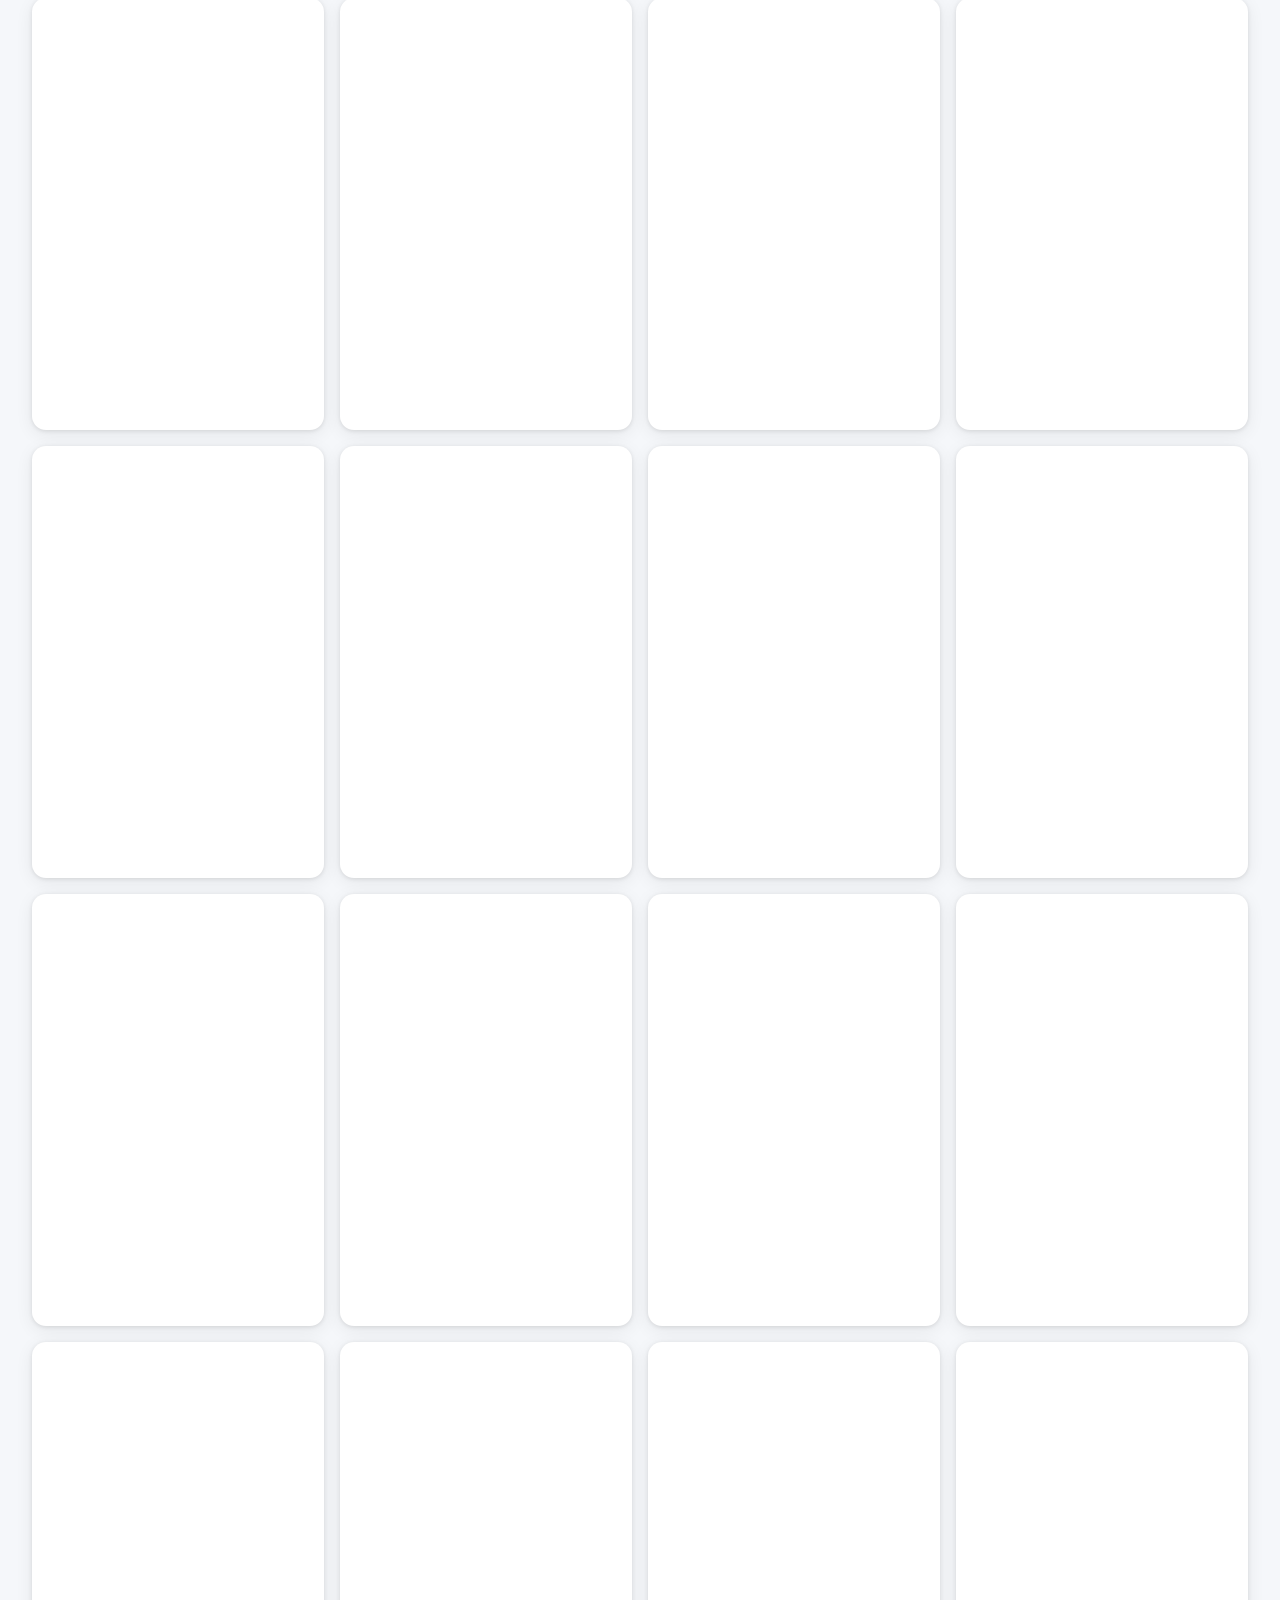
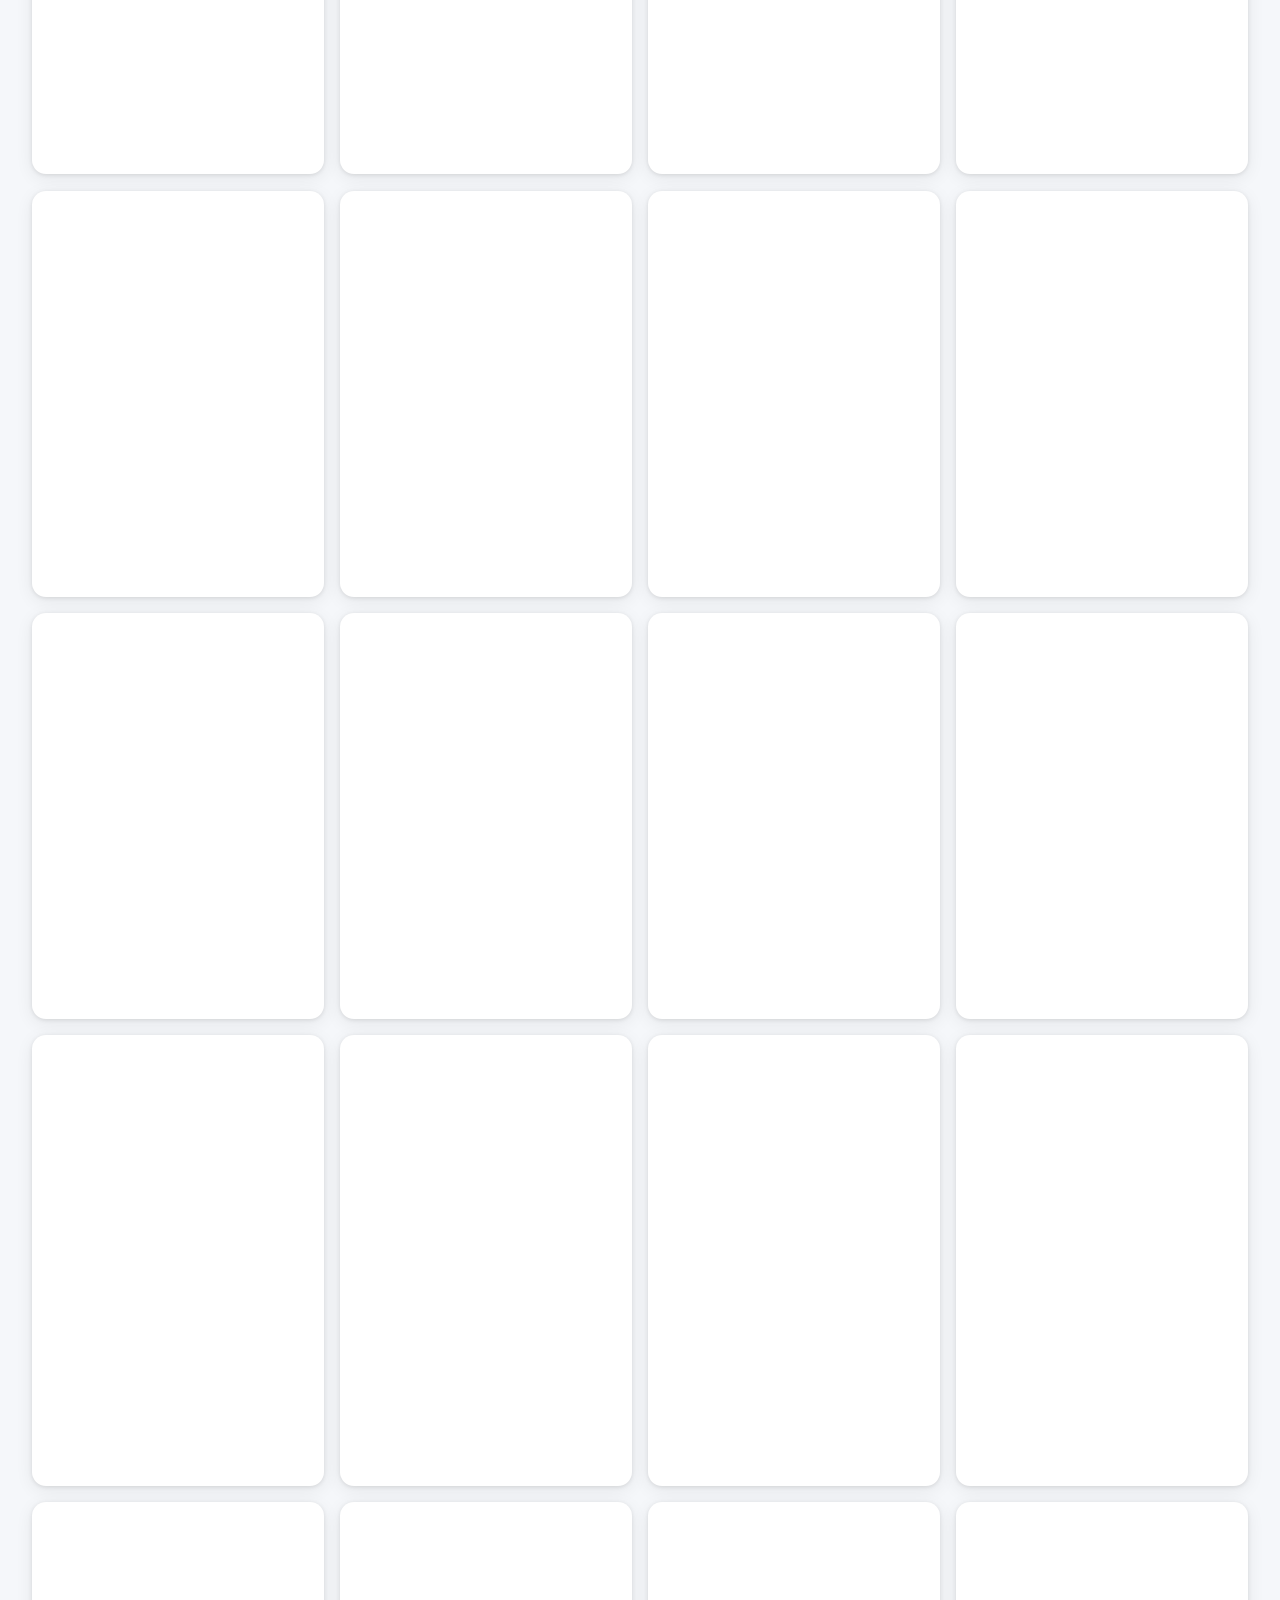
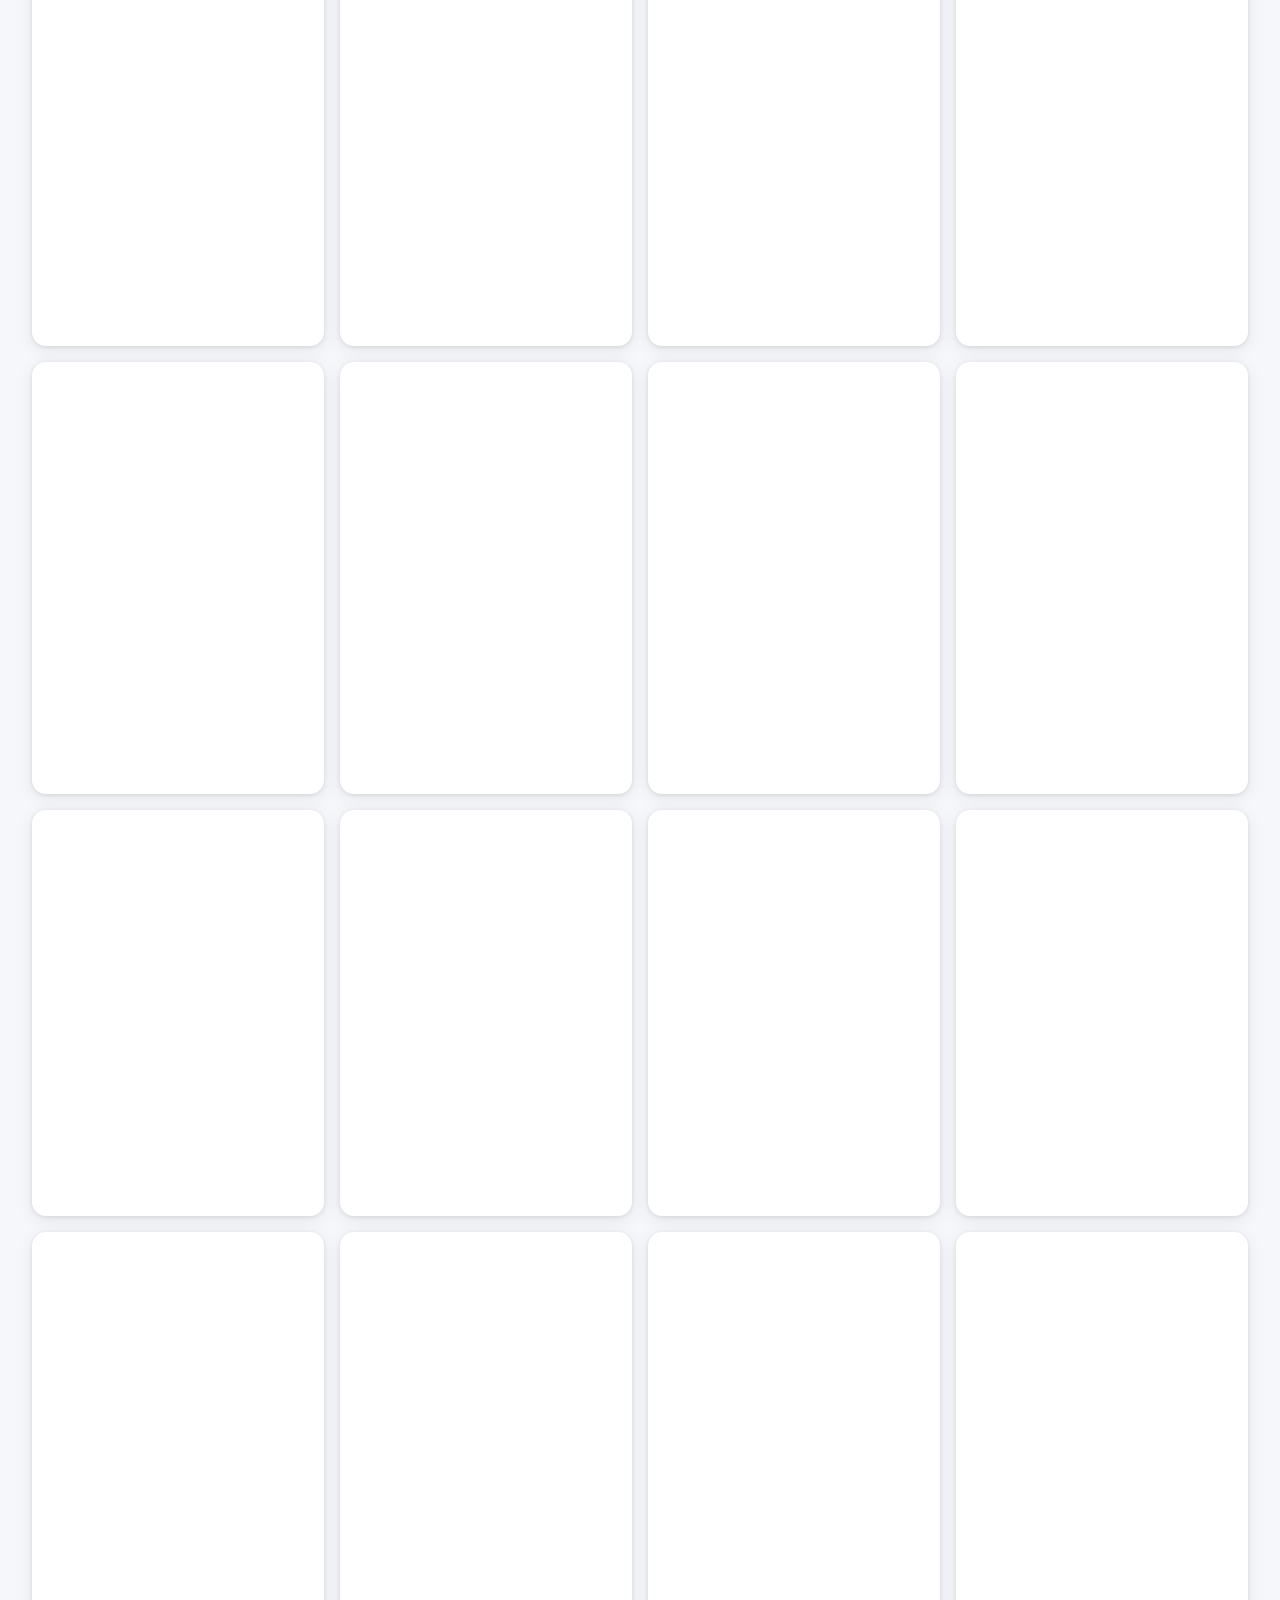
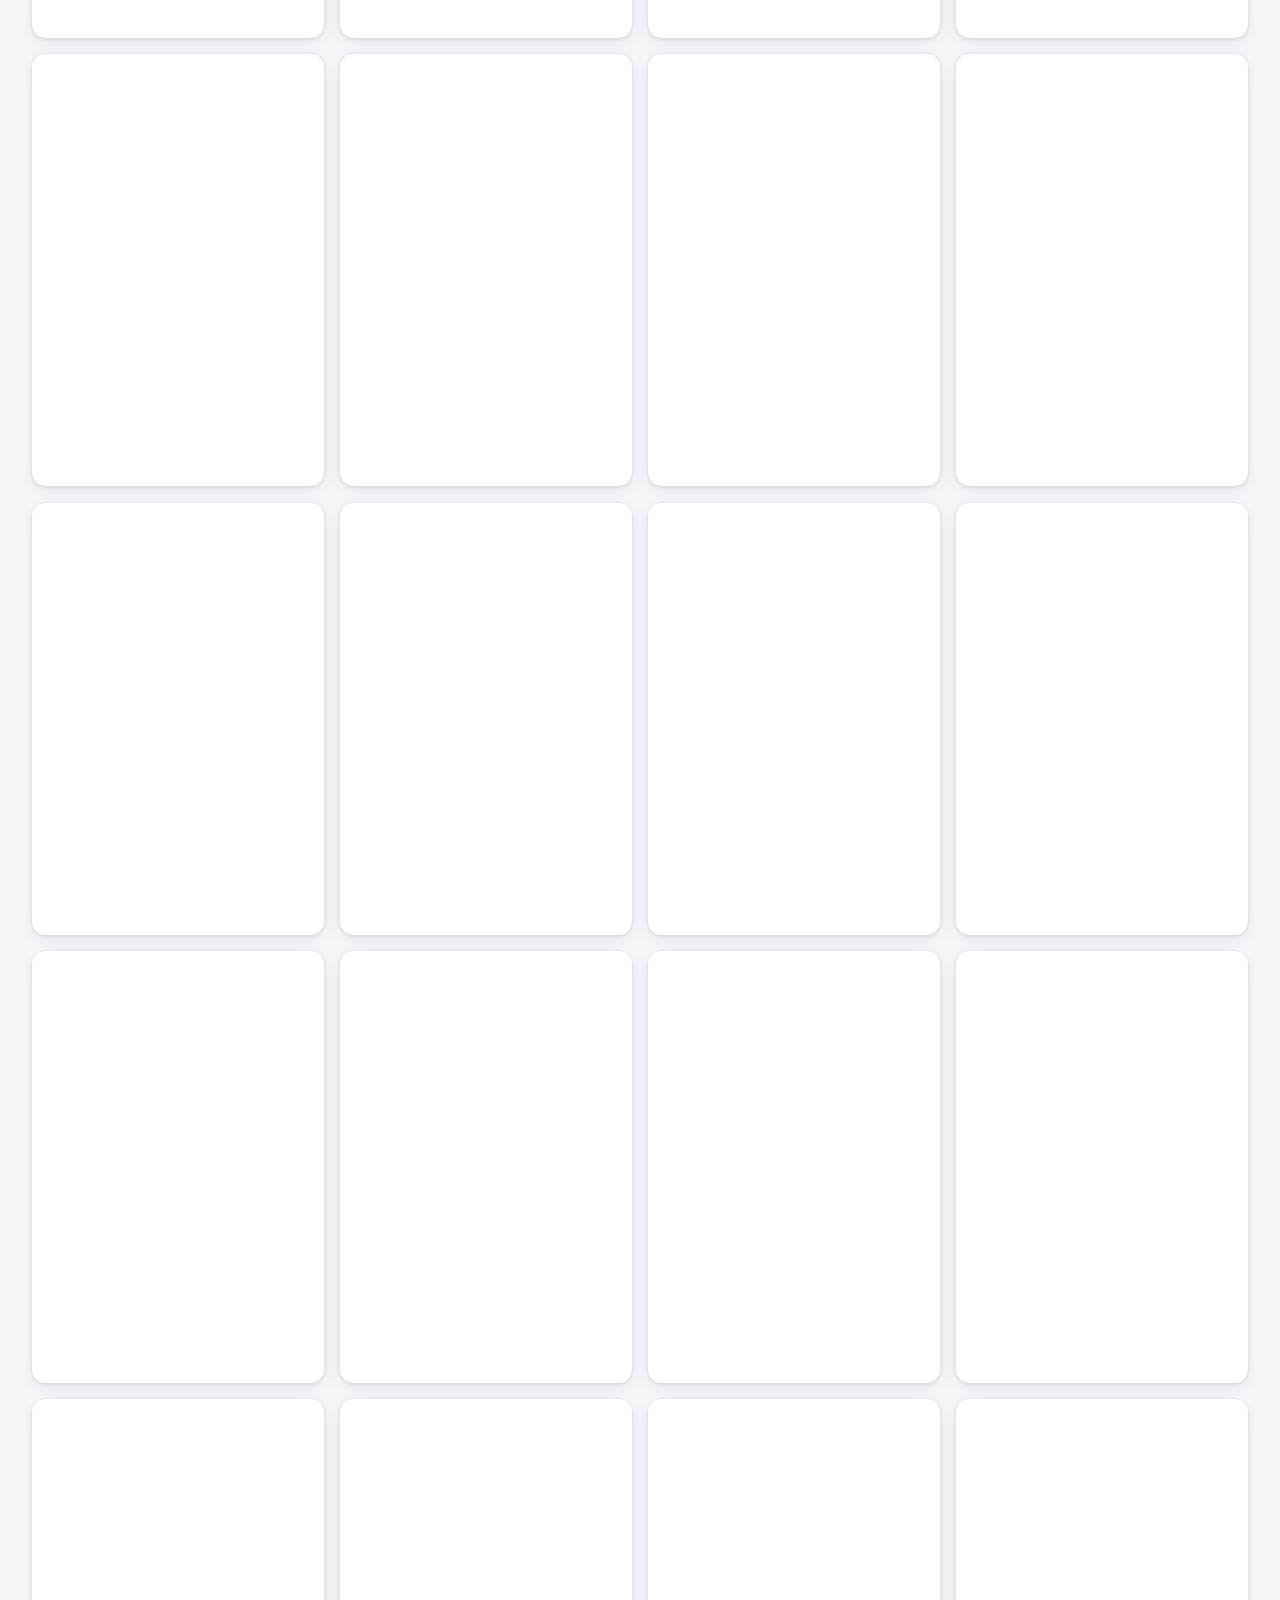
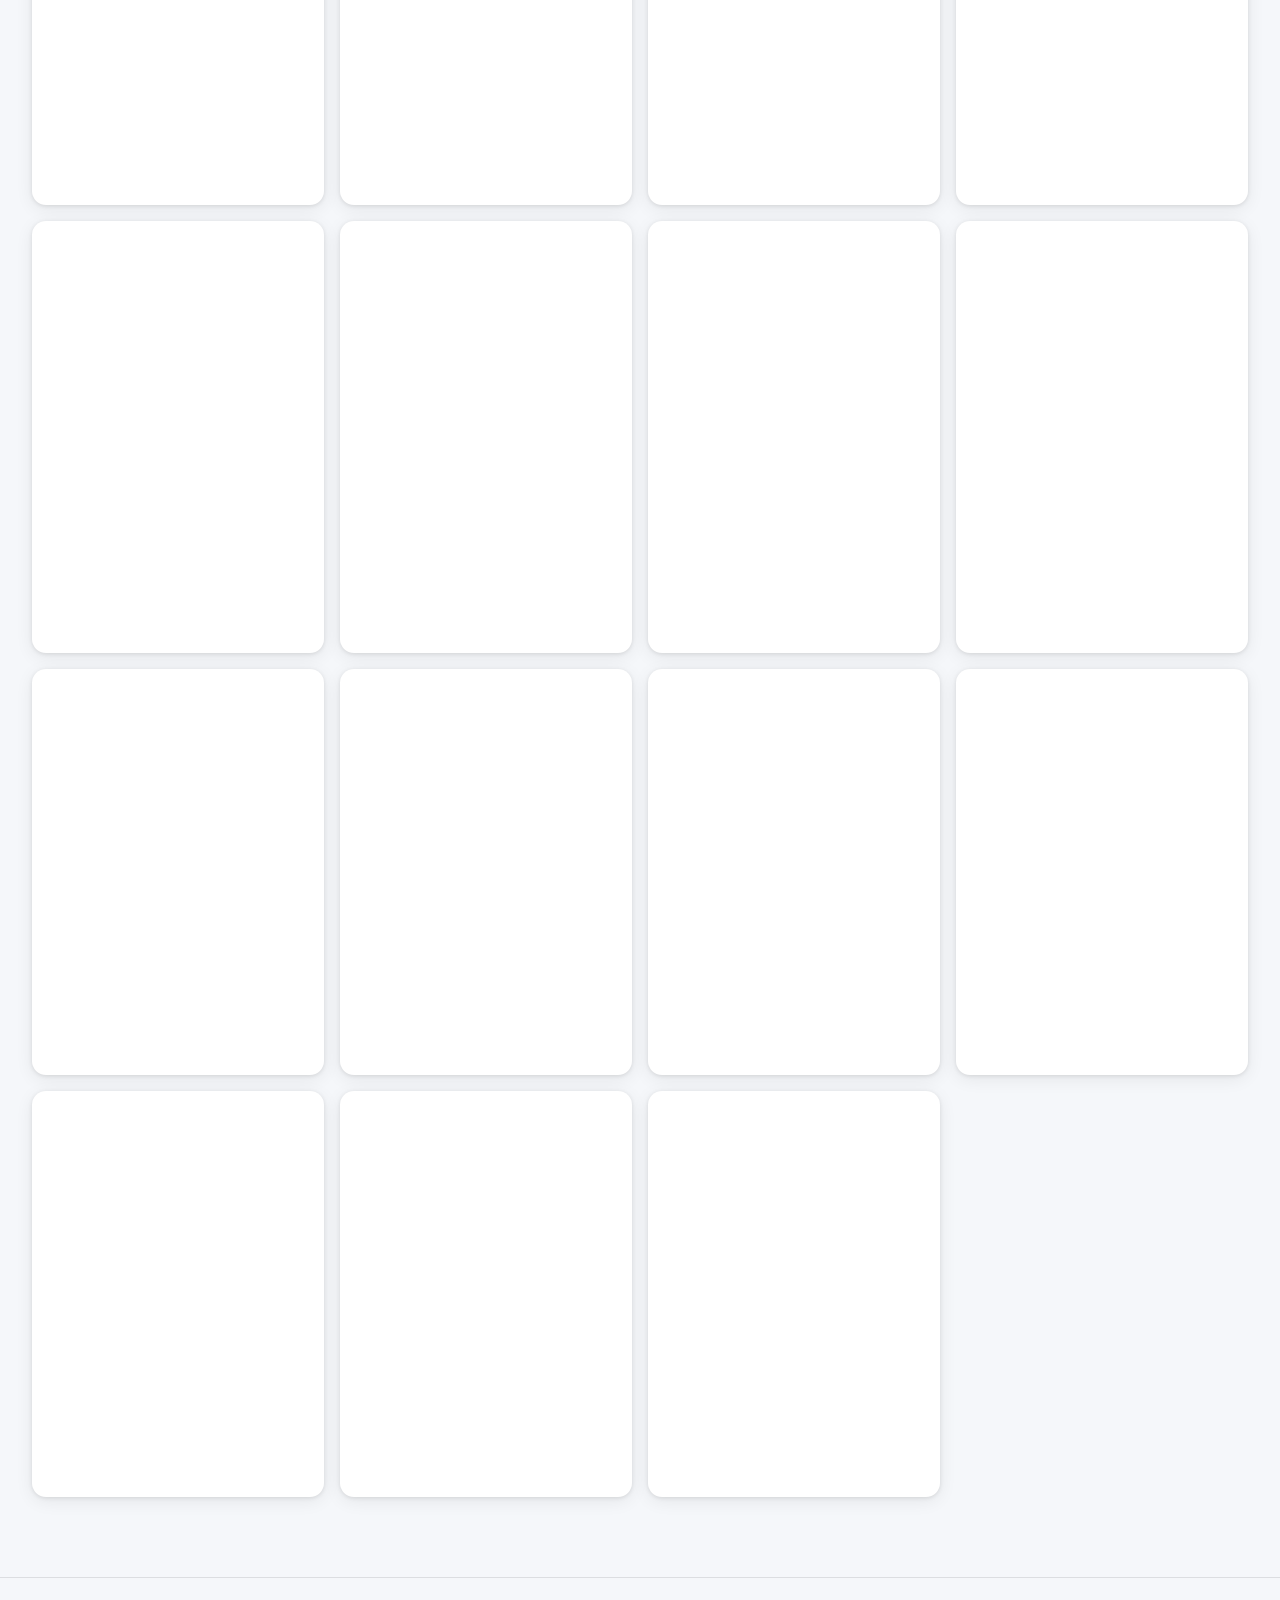
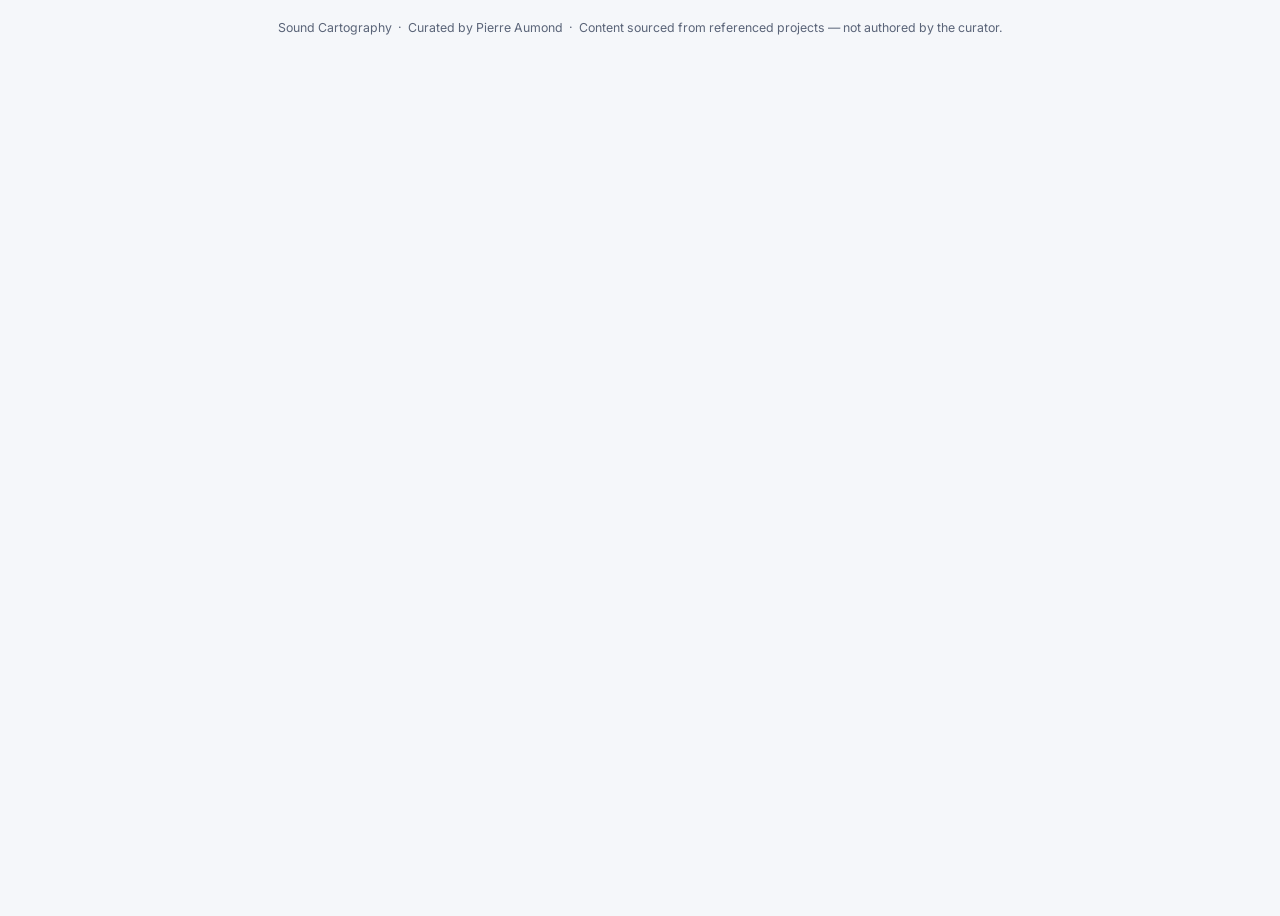
==== commit db9761c0: "feat: add Atlas sonore des langues régionales de France entry - Add manual_entries.json for entries " ====
--- a/index.html
+++ b/index.html
@@ -25,7 +25,7 @@
   <meta name="twitter:title"       content="Sound Cartography — Catalogue of Sound Maps">
   <meta name="twitter:description" content="A curated catalogue of sound maps and related projects from around the world. Compiled by Pierre Aumond.">
   <meta name="twitter:image"       content="https://pierromond.github.io/SoundCartography/media/sow.png">
-  <script type="application/ld+json">{"@context":"https://schema.org","@type":"CollectionPage","name":"Sound Cartography — Catalogue of Sound Maps","description":"A curated catalogue of sound maps and related projects from around the world. Compiled by Pierre Aumond.","url":"https://pierromond.github.io/SoundCartography/index.html","author":{"@type":"Person","name":"Pierre Aumond"},"numberOfItems":85}</script>
+  <script type="application/ld+json">{"@context":"https://schema.org","@type":"CollectionPage","name":"Sound Cartography — Catalogue of Sound Maps","description":"A curated catalogue of sound maps and related projects from around the world. Compiled by Pierre Aumond.","url":"https://pierromond.github.io/SoundCartography/index.html","author":{"@type":"Person","name":"Pierre Aumond"},"numberOfItems":86}</script>
 </head>
 <body>
 <header class="site-header">
--- a/portfolio.css
+++ b/portfolio.css
@@ -140,6 +140,8 @@
 #search::placeholder{color:var(--text-dim)}
 #search:focus{border-color:var(--accent);background:var(--surface)}
 .filter-group{display:flex;flex-wrap:wrap;gap:.3rem;align-items:center}
+.filter-group#year-filter-group{flex-wrap:nowrap;overflow-x:auto;-webkit-overflow-scrolling:touch;scrollbar-width:none;max-width:100%}
+.filter-group#year-filter-group::-webkit-scrollbar{display:none}
 .filter-label{font-size:.67rem;text-transform:uppercase;letter-spacing:.12em;color:var(--text-dim);margin-right:.1rem}
 .filter-btn{
   font-family:inherit;font-size:.7rem;font-weight:500;
@@ -283,6 +285,9 @@
 .fiche-content li{margin-bottom:.3em}
 .fiche-content hr{border:none;border-top:1px solid var(--border);margin:1.5em 0}
 .fiche-content strong{color:var(--heading)}
+.fiche-content iframe,.fiche-content embed,.fiche-content video{max-width:100%;border-radius:8px}
+.fiche-content .wp-block-embed,.fiche-content .video-container{position:relative;padding-bottom:56.25%;height:0;overflow:hidden;margin:1.2em 0}
+.fiche-content .wp-block-embed iframe,.fiche-content .video-container iframe{position:absolute;top:0;left:0;width:100%;height:100%}
 .fiche-notice{
   margin-top:2.5rem;padding:1rem 1.2rem;
   background:var(--surface);border:1px solid var(--border);border-radius:var(--radius-sm);
@@ -292,17 +297,27 @@
 @media(max-width:900px){
   .grid{grid-template-columns:repeat(auto-fill,minmax(min(220px,100%),1fr));gap:.85rem}
   .site-header{padding:4rem 1.5rem 3.5rem}
+  .fiche-hero img{max-height:360px}
 }
 @media(max-width:640px){
   .controls-inner{flex-direction:column;align-items:stretch}
+  .search-wrap{flex:0 0 auto}
   .grid{padding:.5rem 1rem 3rem;grid-template-columns:repeat(auto-fill,minmax(min(155px,100%),1fr));gap:.65rem}
   .site-header{padding:3rem 1rem 2.5rem}
+  .site-intro{padding:1rem 1rem}
   .fiche-main,.fiche-hero,.fiche-nav{padding:0 1rem}
+  .fiche-hero img{max-height:280px}
   .cat-select{min-width:0;width:100%}
   .filter-btn{padding:.35rem .75rem;min-height:36px}
+  .card-title{font-size:.82rem}
+  .card-meta{font-size:.55rem}
+  .tag{font-size:.55rem;padding:.14rem .45rem}
 }
 @media(max-width:400px){
   .grid{grid-template-columns:1fr 1fr;gap:.5rem;padding:.4rem .65rem 2.5rem}
+  .card-body{padding:.5rem .65rem .6rem}
+  .card-title{font-size:.75rem}
+  .site-title{font-size:clamp(2rem,8vw,2.8rem)}
 }
 
 /* ── Submit card ── */
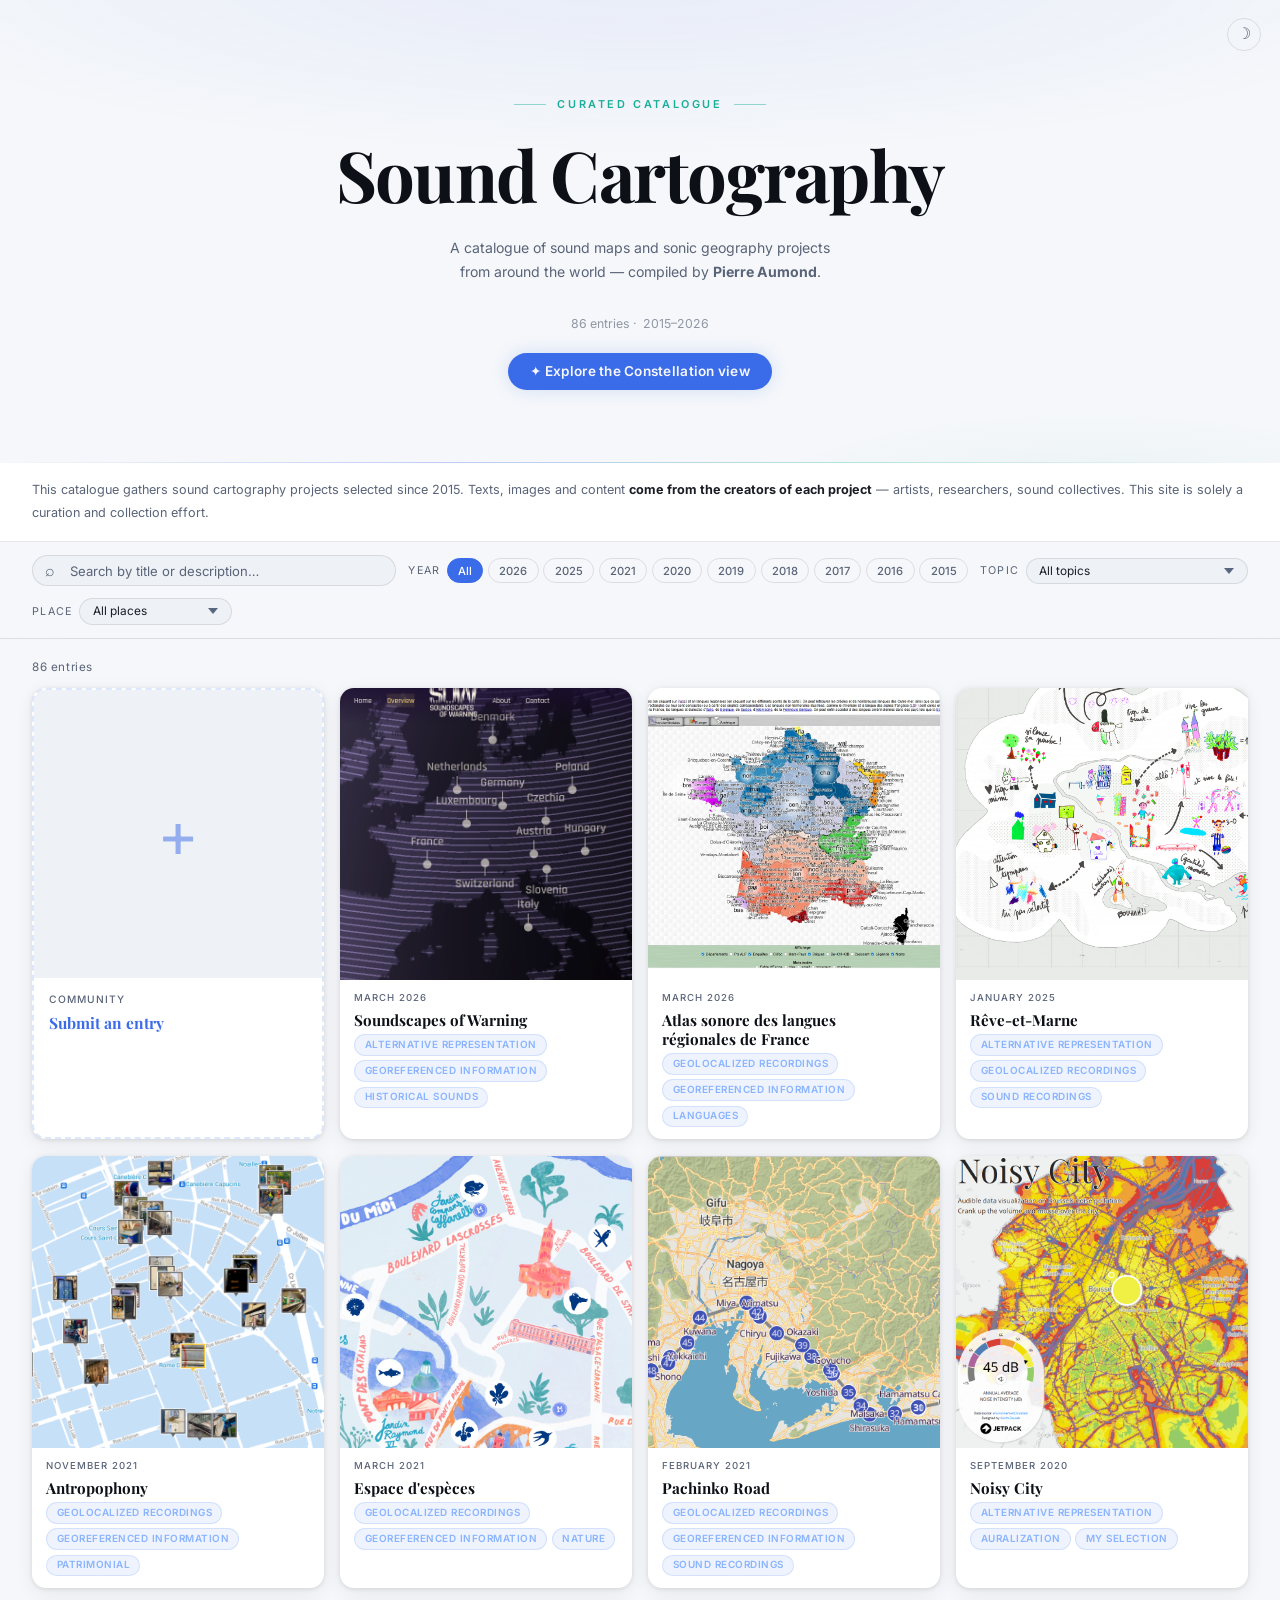
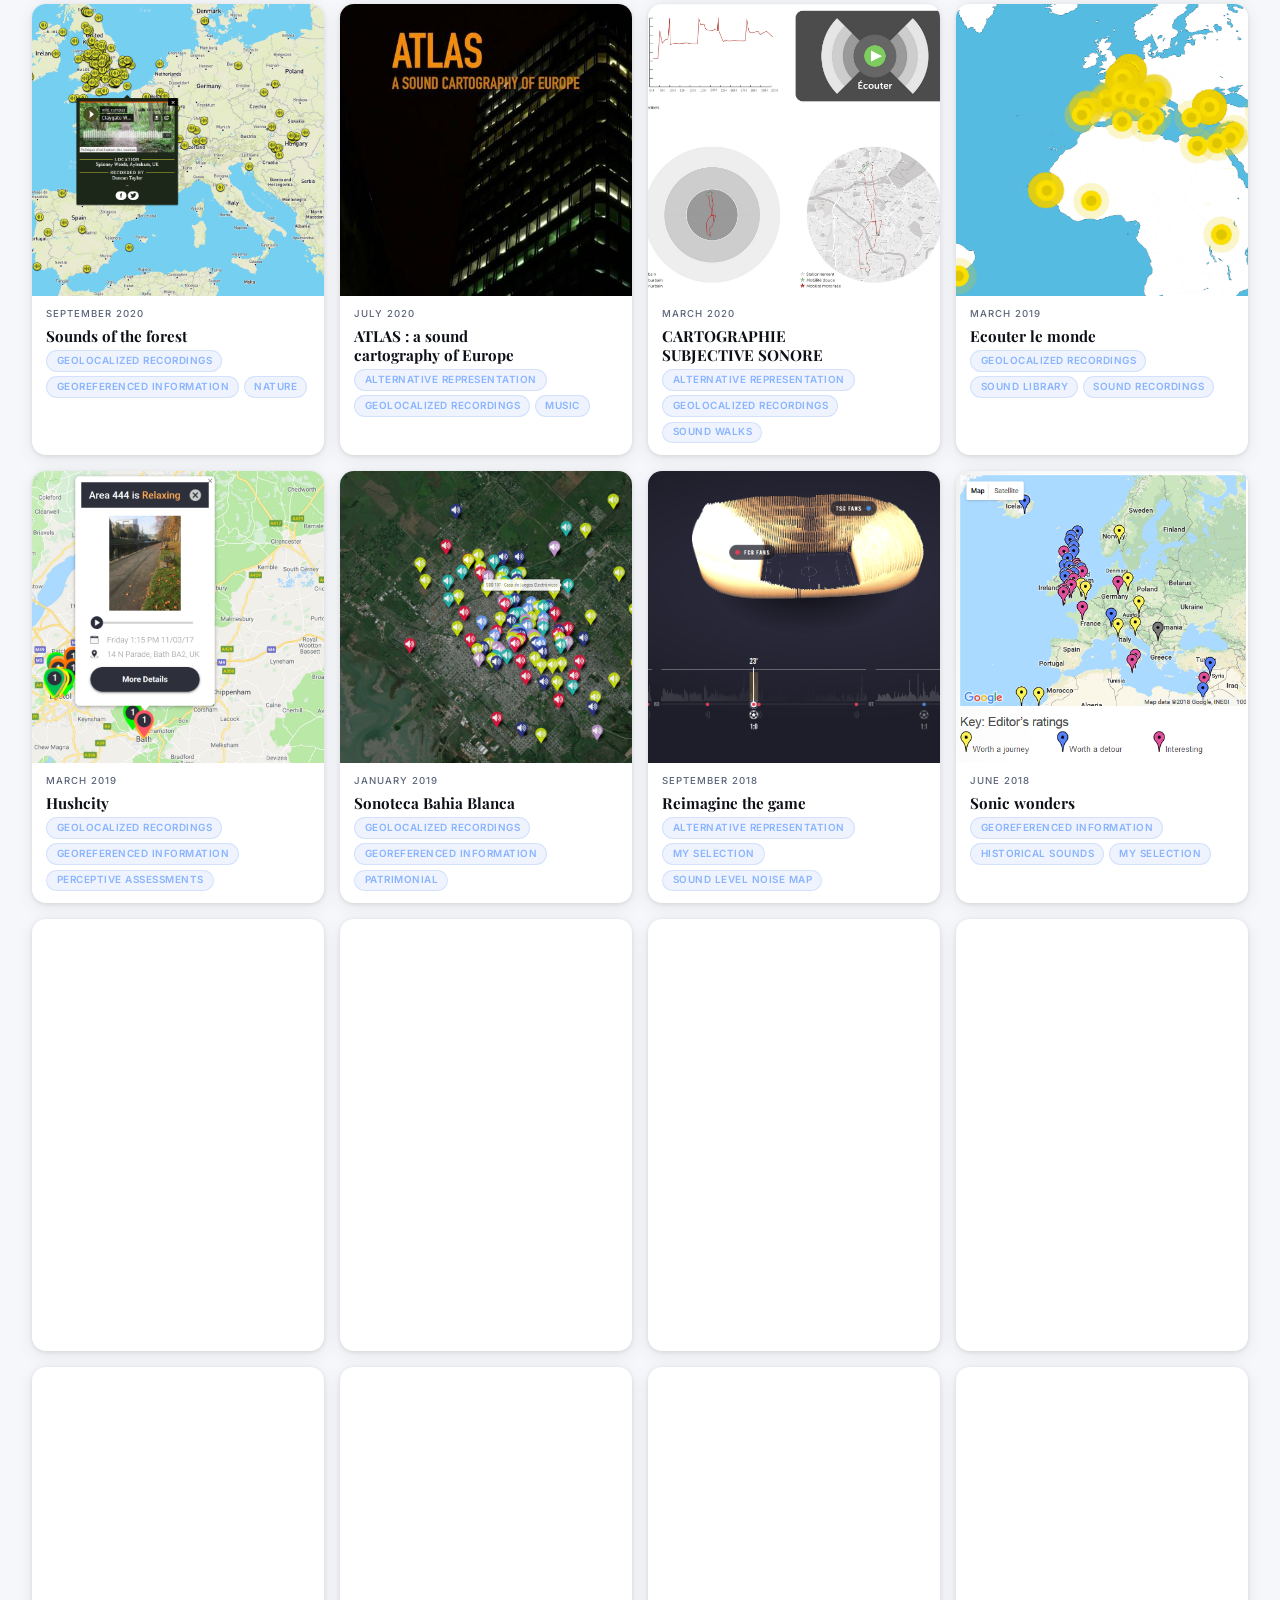
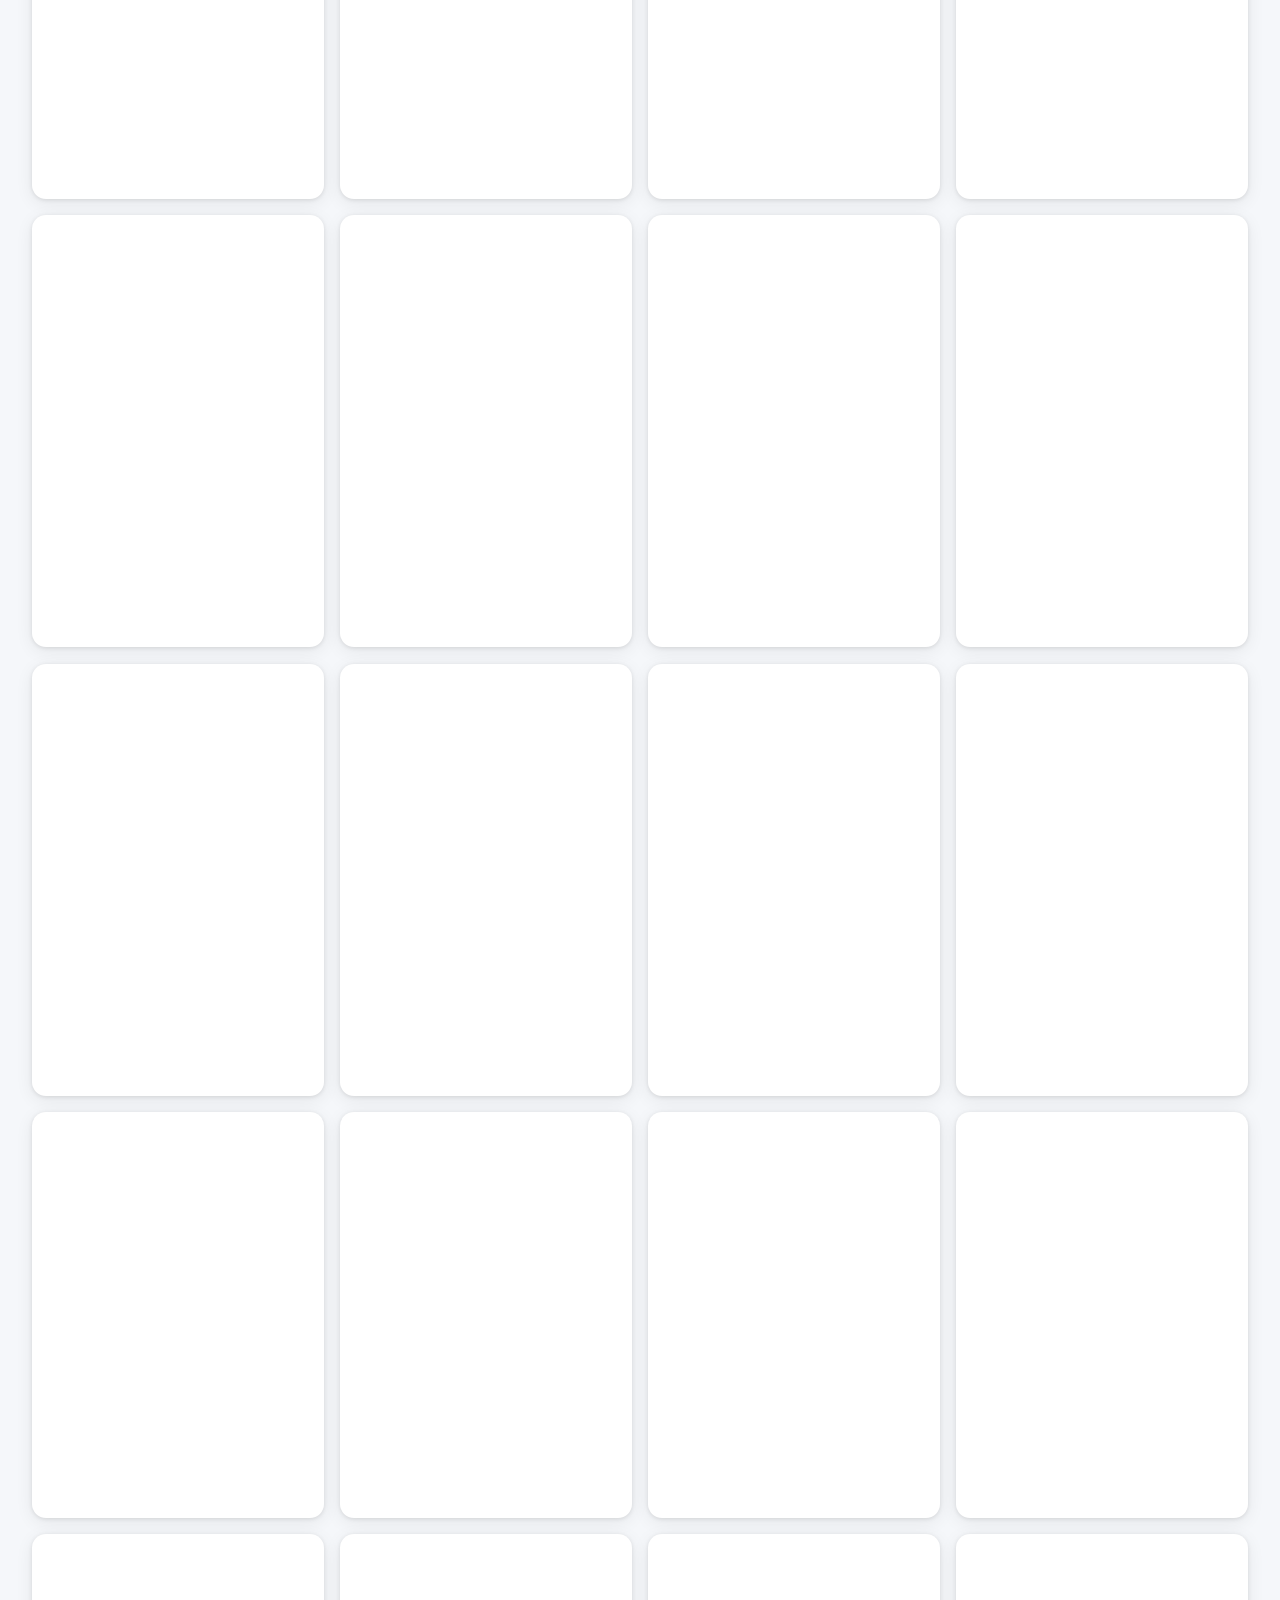
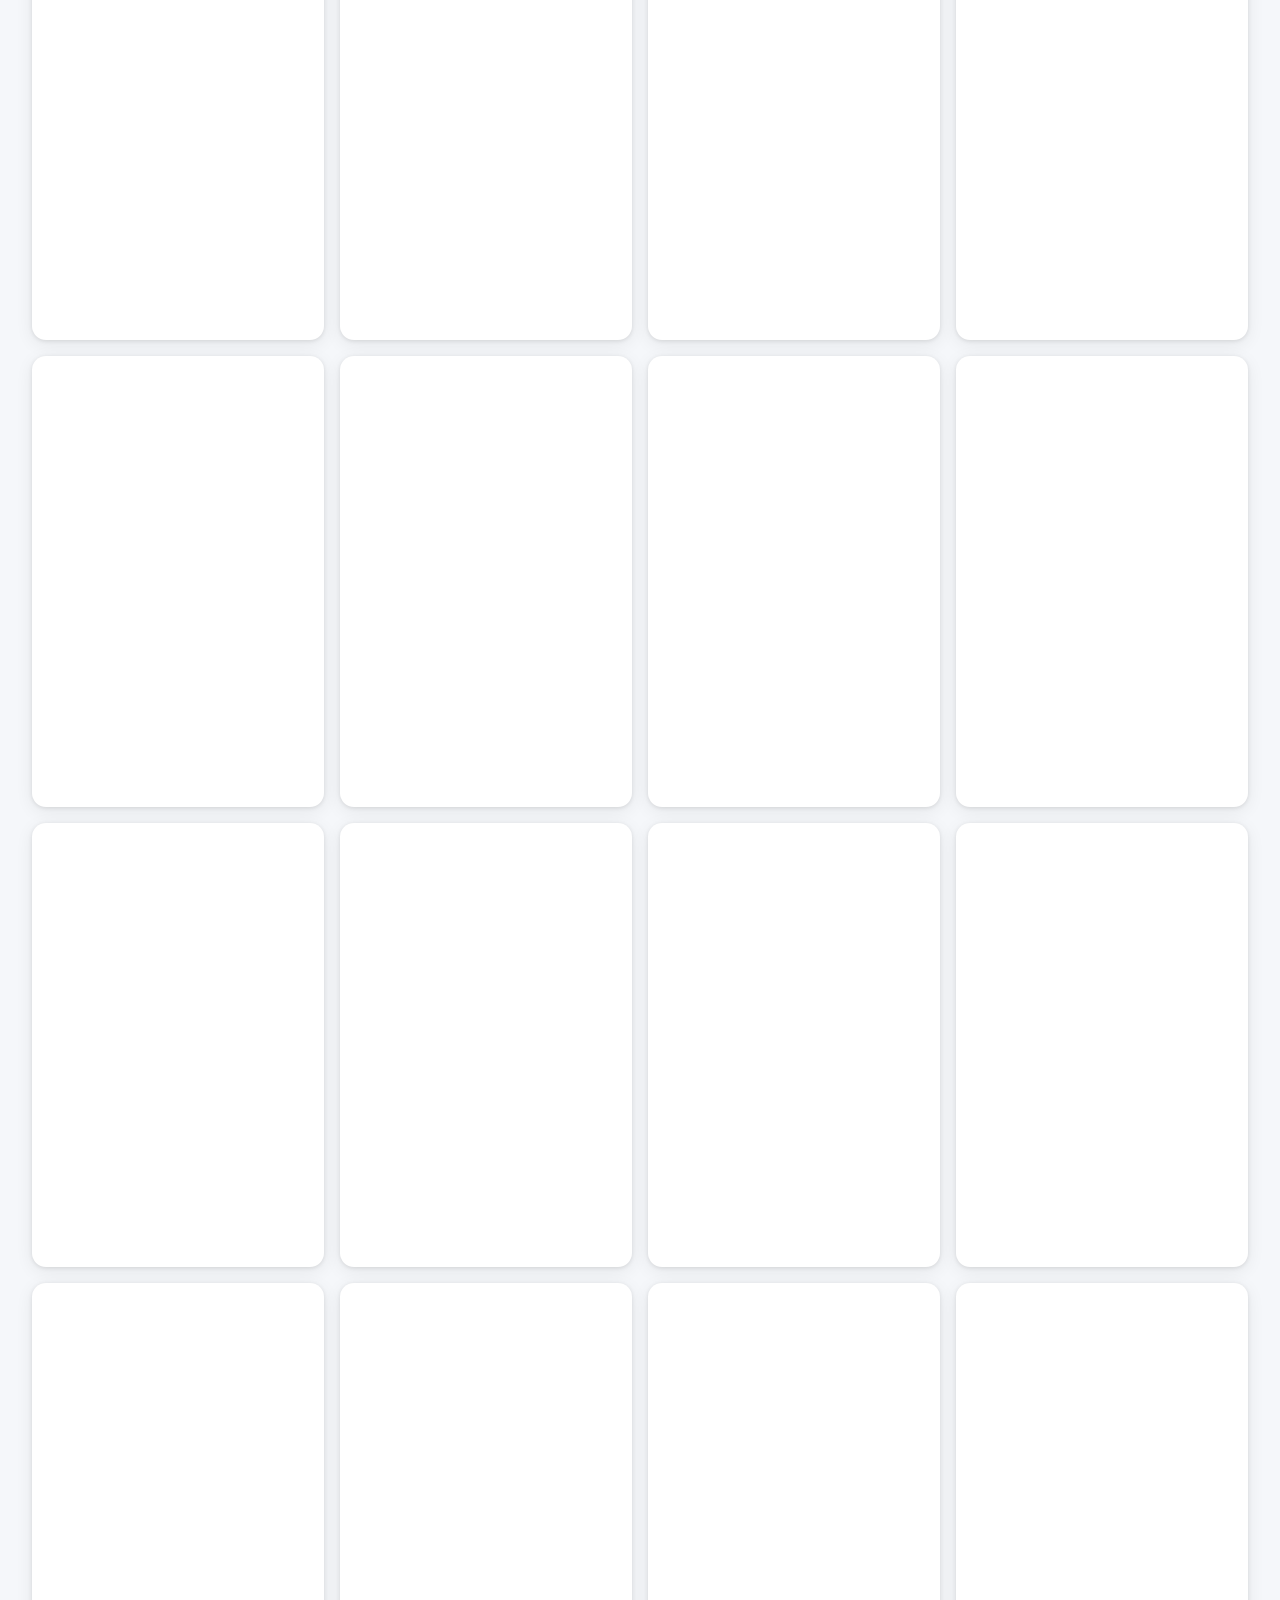
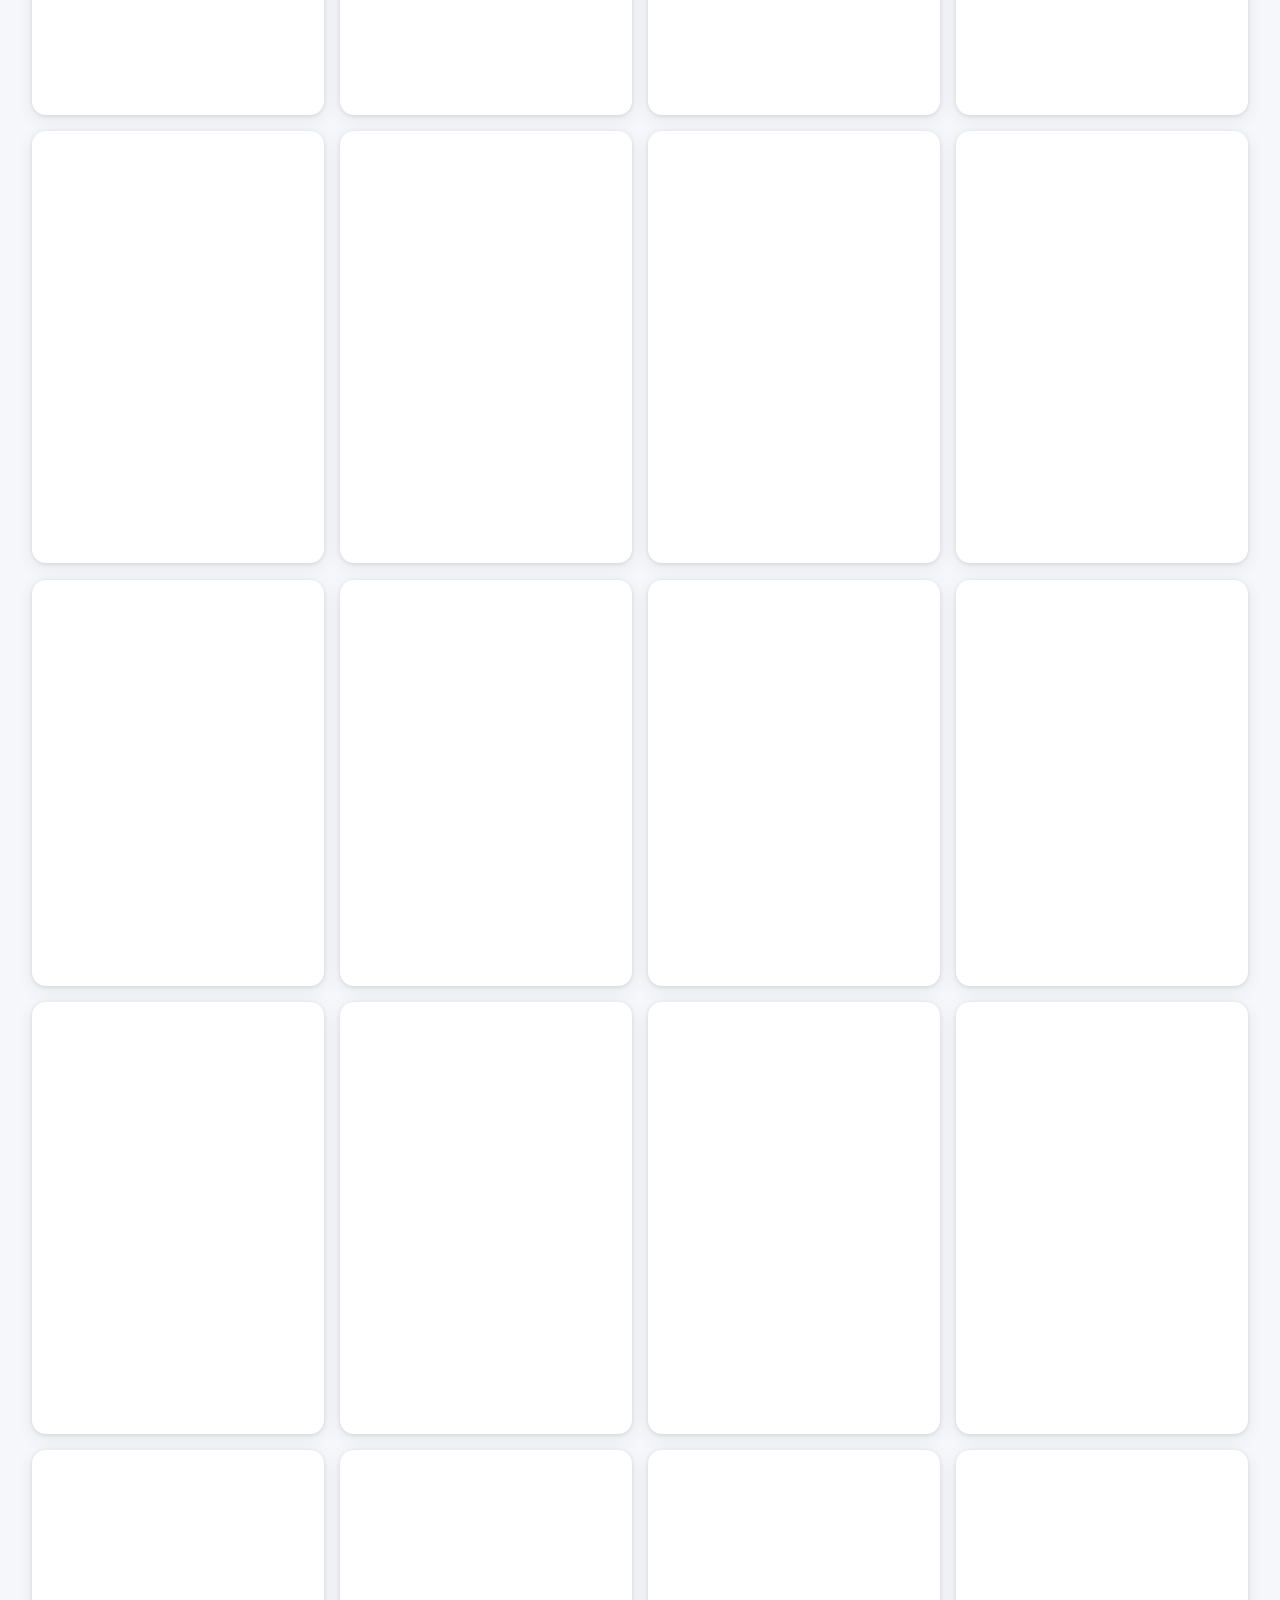
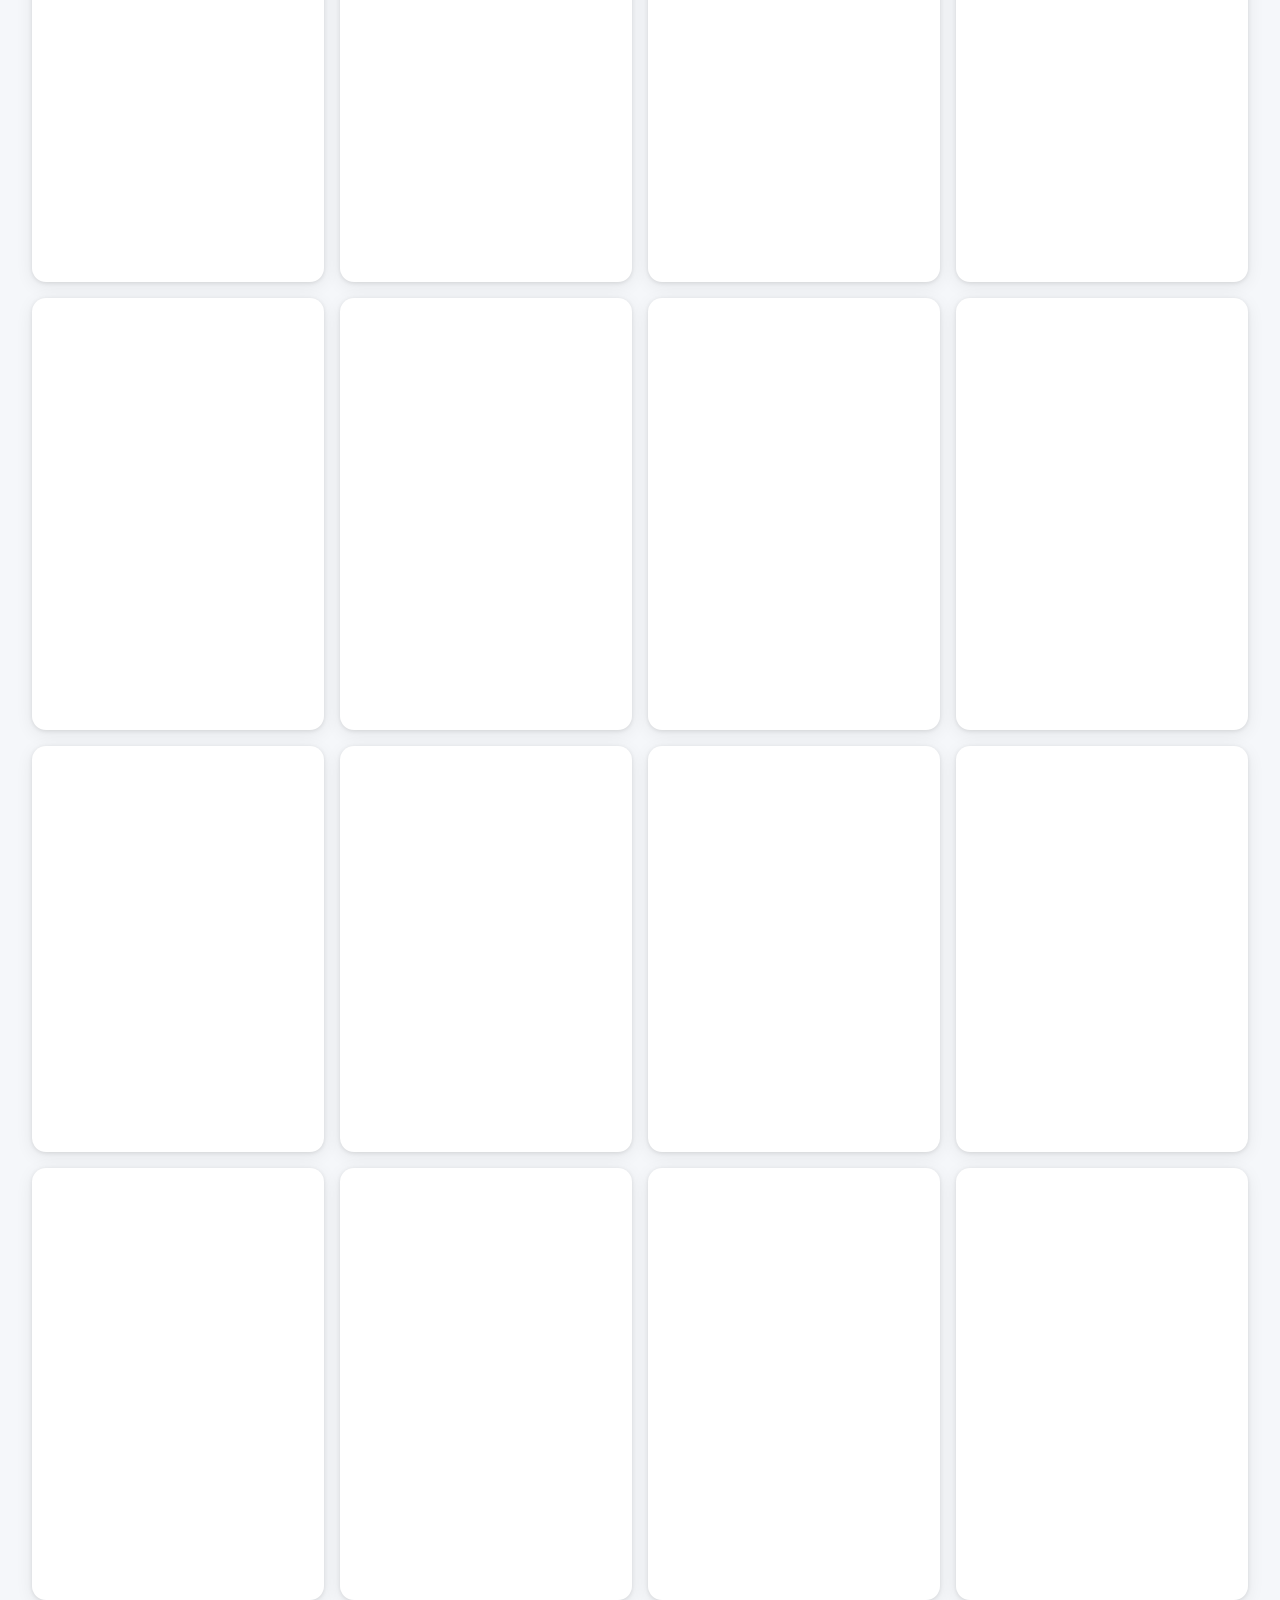
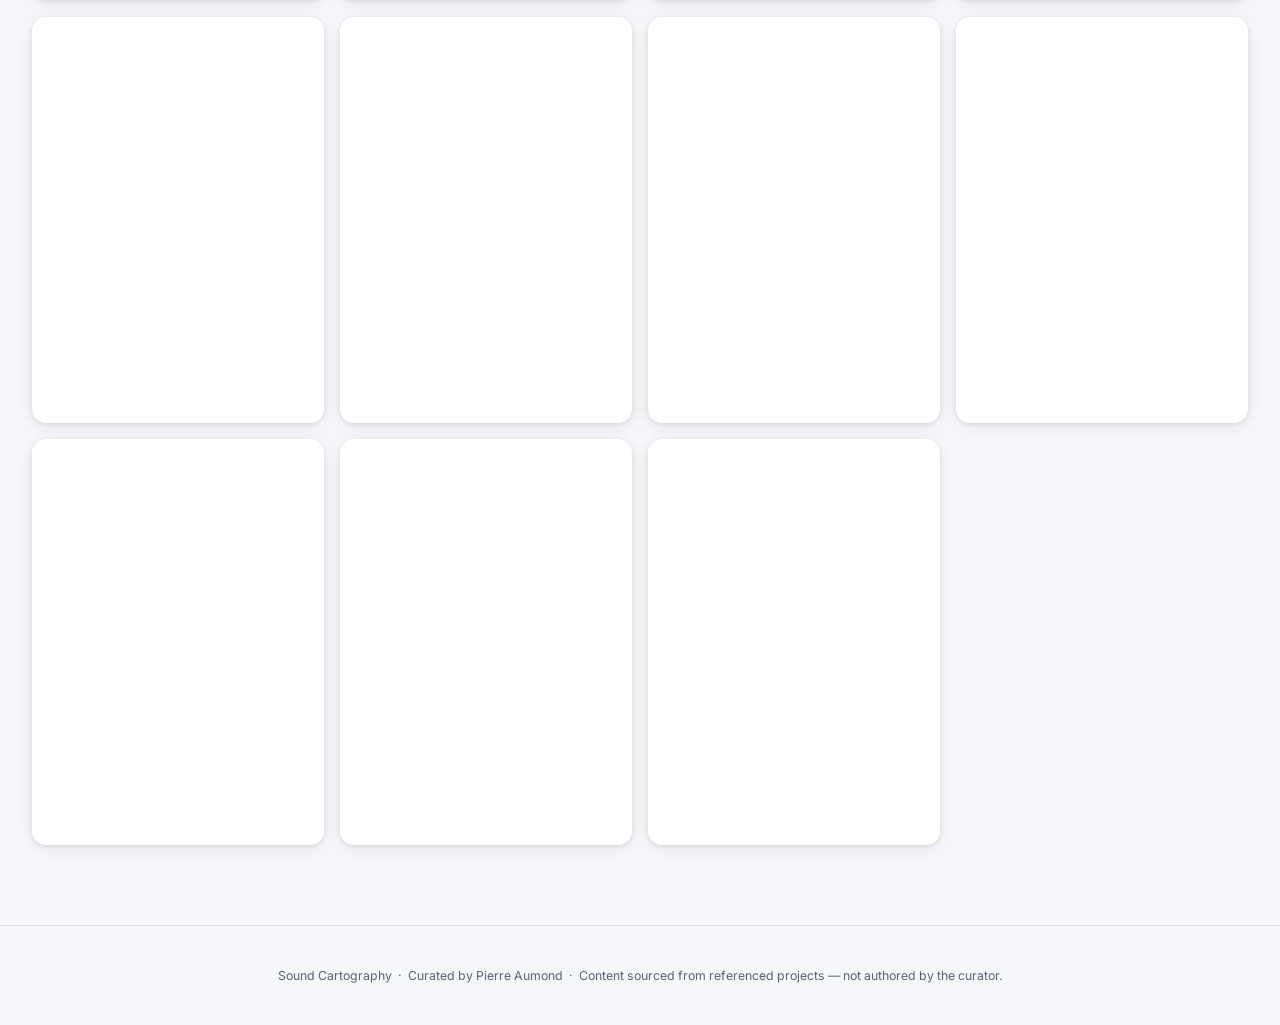
==== commit 92ccbfc8: "feat: constellation view, fiche prev/next navigation, similar entries - Add constellation.html: D3 f" ====
--- a/index.html
+++ b/index.html
@@ -35,6 +35,7 @@
   <p class="site-subtitle">A catalogue of sound maps and sonic geography projects from around the world —
     compiled by <strong>Pierre Aumond</strong>.</p>
   <p class="site-meta" id="header-count">Loading…&nbsp;·&nbsp; 2015–2026</p>
+  <p style="margin-top:1.2rem"><a href="constellation.html" style="display:inline-block;padding:.5rem 1.4rem;background:var(--accent);color:var(--bg);border-radius:24px;font-size:.85rem;font-weight:600;text-decoration:none;letter-spacing:.02em;box-shadow:0 0 18px var(--accent-glow);transition:transform .2s,box-shadow .2s" onmouseover="this.style.transform='scale(1.06)';this.style.boxShadow='0 0 28px var(--accent-glow)'" onmouseout="this.style.transform='scale(1)';this.style.boxShadow='0 0 18px var(--accent-glow)'">✦ Explore the Constellation view</a></p>
 </header>
 <span class="wave-sep"></span>
 
--- a/portfolio.css
+++ b/portfolio.css
@@ -222,7 +222,15 @@
 .site-intro-inner a{color:var(--accent2);text-decoration:none}.site-intro-inner a:hover{text-decoration:underline}
 
 /* ══ FICHE PAGE ══ */
-.fiche-nav{max-width:860px;margin:2rem auto 0;padding:0 2rem}
+.fiche-nav{max-width:860px;margin:2rem auto 0;padding:0 2rem;display:flex;justify-content:space-between;align-items:center}
+.fiche-nav-arrows{display:flex;gap:.6rem}
+.nav-arrow{
+  display:inline-flex;align-items:center;gap:.3rem;
+  text-decoration:none;color:var(--accent);font-size:.82rem;font-weight:500;
+  padding:.3rem .7rem;border:1px solid var(--border);border-radius:var(--radius-sm);
+  background:var(--surface);transition:border-color .2s,background .2s;
+}
+.nav-arrow:hover{border-color:var(--accent);background:var(--surface2)}
 .back-link{font-size:.8rem;color:var(--text-dim);text-decoration:none;display:inline-flex;align-items:center;gap:.4rem;transition:color .15s}
 .back-link:hover{color:var(--accent)}
 
@@ -294,6 +302,31 @@
   font-size:.78rem;color:var(--text-dim);font-style:italic;
 }
 
+/* ── Similar entries ── */
+.similar-section{
+  max-width:860px;margin:3rem auto 4rem;padding:0 2rem;
+}
+.similar-title{
+  font-family:'Playfair Display',Georgia,serif;font-size:1.15rem;font-weight:700;
+  color:var(--heading);margin-bottom:1.2rem;
+}
+.similar-grid{
+  display:grid;grid-template-columns:repeat(3,1fr);gap:1rem;
+}
+.similar-card{
+  display:flex;flex-direction:column;text-decoration:none;color:inherit;
+  border:1px solid var(--border);border-radius:var(--radius-sm);overflow:hidden;
+  background:var(--surface);transition:border-color .2s,transform .22s;
+}
+.similar-card:hover{border-color:var(--accent);transform:translateY(-3px)}
+.similar-img{width:100%;aspect-ratio:16/10;overflow:hidden;background:var(--surface2)}
+.similar-img img{width:100%;height:100%;object-fit:cover}
+.similar-img--placeholder{display:flex;align-items:center;justify-content:center;font-size:2rem;color:var(--text-dim);opacity:.35}
+.similar-body{padding:.6rem .7rem}
+.similar-card-title{font-size:.8rem;font-weight:600;color:var(--heading);line-height:1.3;margin-bottom:.3rem;
+  display:-webkit-box;-webkit-line-clamp:2;-webkit-box-orient:vertical;overflow:hidden}
+.similar-tags{display:flex;flex-wrap:wrap;gap:3px}
+
 @media(max-width:900px){
   .grid{grid-template-columns:repeat(auto-fill,minmax(min(220px,100%),1fr));gap:.85rem}
   .site-header{padding:4rem 1.5rem 3.5rem}
@@ -306,6 +339,8 @@
   .site-header{padding:3rem 1rem 2.5rem}
   .site-intro{padding:1rem 1rem}
   .fiche-main,.fiche-hero,.fiche-nav{padding:0 1rem}
+  .similar-section{padding:0 1rem}
+  .similar-grid{grid-template-columns:1fr}
   .fiche-hero img{max-height:280px}
   .cat-select{min-width:0;width:100%}
   .filter-btn{padding:.35rem .75rem;min-height:36px}
